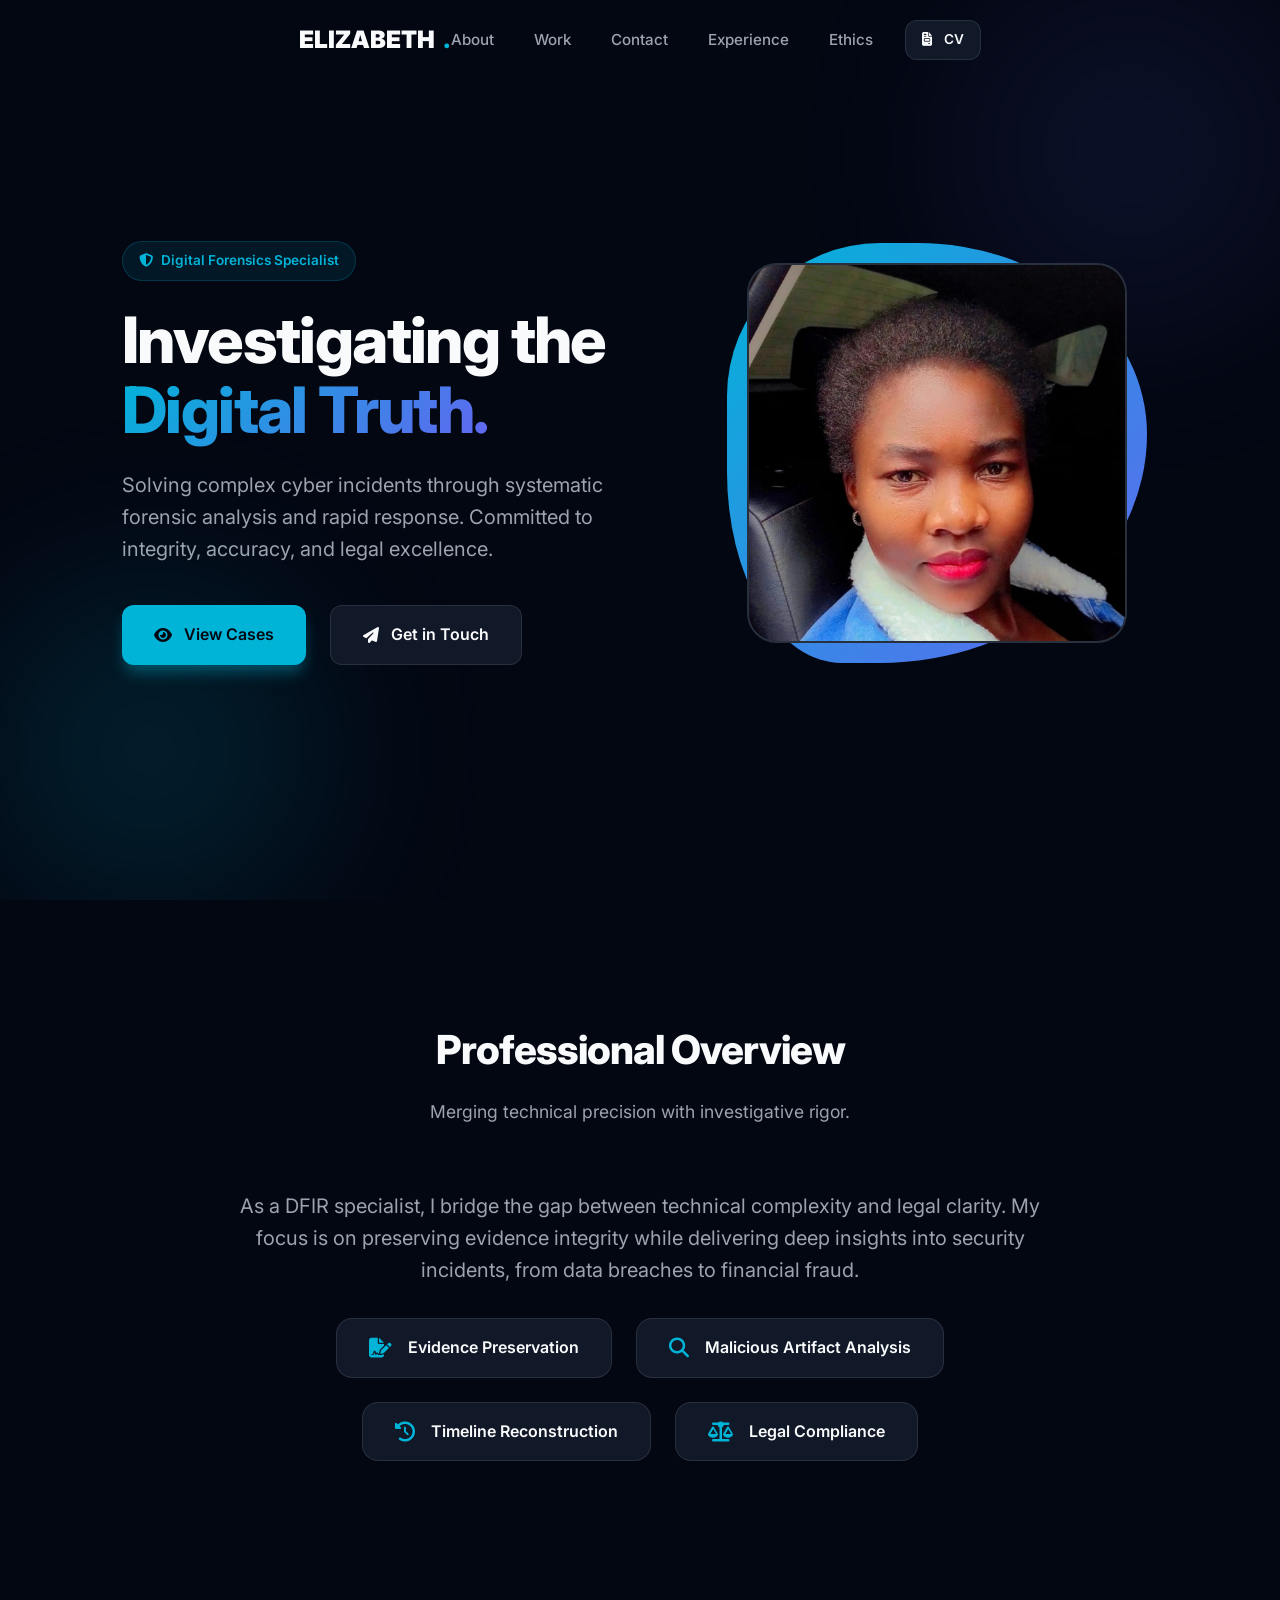
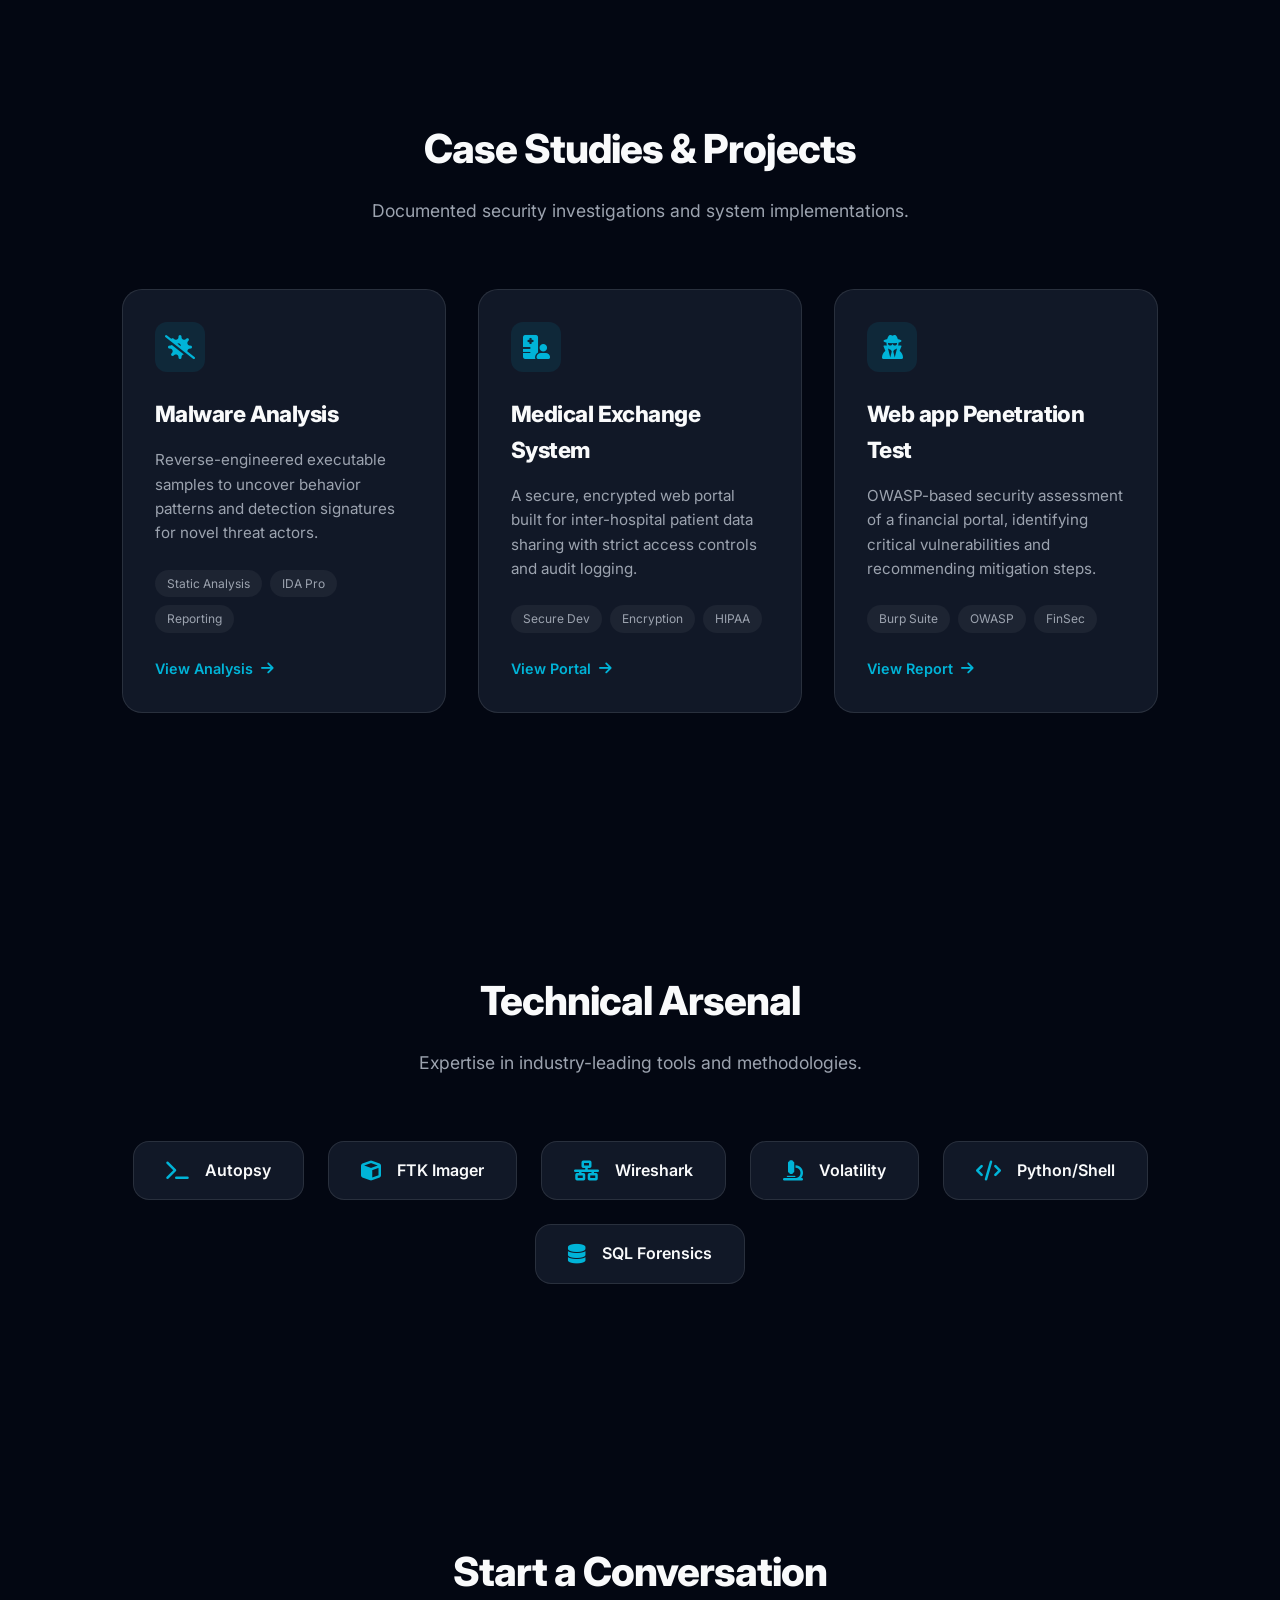
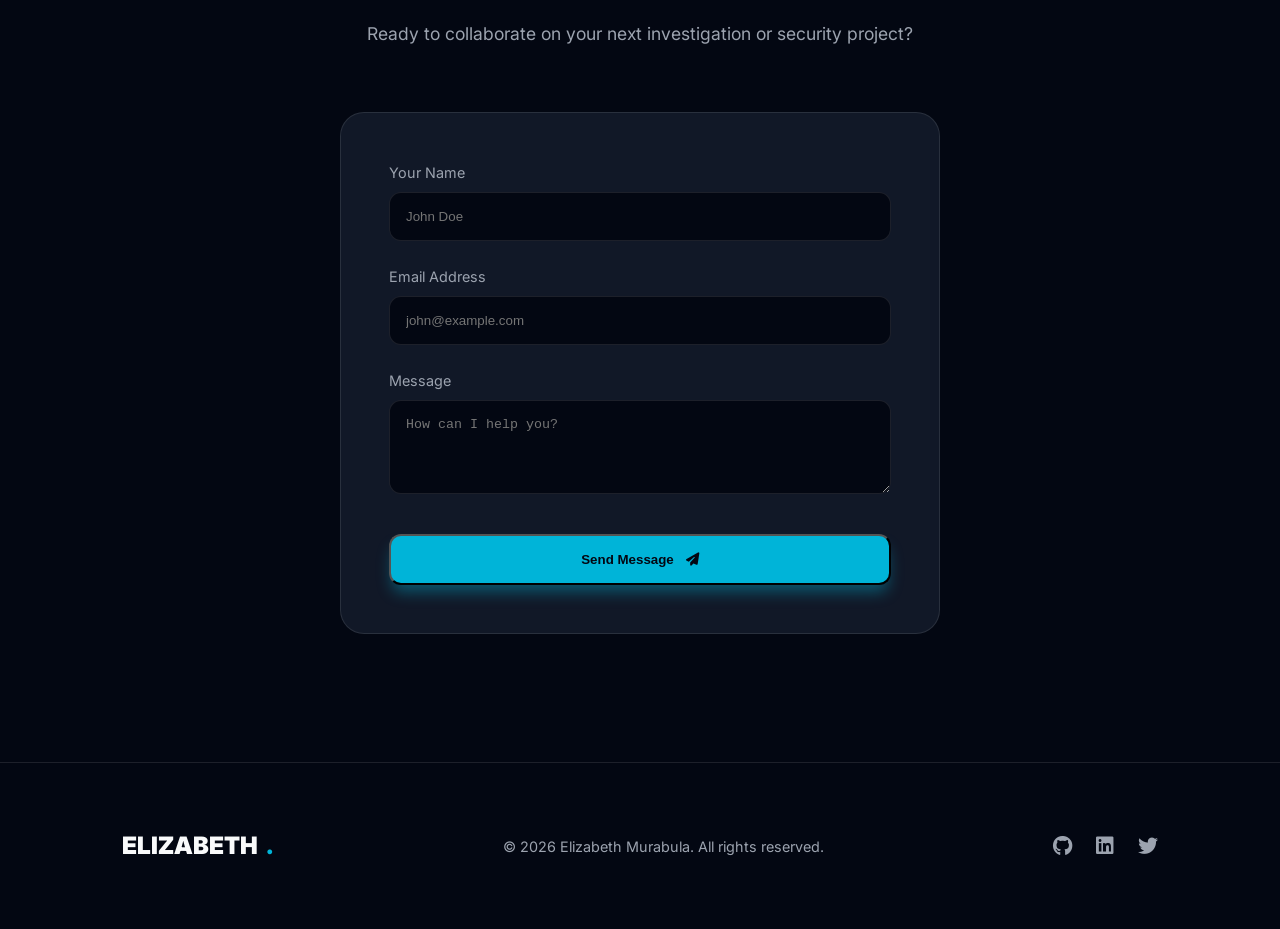
==== index.html @ b8bf177f "Modernized professional portfolio design" ====
<!DOCTYPE html>
<html lang="en">
<head>
    <meta charset="UTF-8">
    <meta name="viewport" content="width=device-width, initial-scale=1.0">
    <title>Elizabeth Murabula | DFIR Specialist & Security Engineer</title>
    
    <!-- Meta Tags for SEO -->
    <meta name="description" content="Portfolio of Elizabeth Murabula, a specialist in Digital Forensics, Incident Response, and Cyber Security.">
    <meta name="keywords" content="DFIR, Digital Forensics, Incident Response, Cyber Security, Elizabeth Murabula">
    
    <!-- External Resources -->
    <link rel="stylesheet" href="https://cdnjs.cloudflare.com/ajax/libs/font-awesome/6.4.0/css/all.min.css">
    <link rel="preconnect" href="https://fonts.googleapis.com">
    <link rel="preconnect" href="https://fonts.gstatic.com" crossorigin>
    <link href="https://fonts.googleapis.com/css2?family=Inter:wght@300;400;500;600;700;800;900&display=swap" rel="stylesheet">
    
    <!-- Custom CSS -->
    <link rel="stylesheet" href="css/main.css">
</head>
<body>
    <!-- Background Effects -->
    <div class="bg-blobs">
        <div class="blob blob-1"></div>
        <div class="blob blob-2"></div>
    </div>

    <!-- Header & Navigation -->
    <header>
        <div class="container">
            <nav style="width: 100%; display: flex; justify-content: space-between; align-items: center;">
                <a href="#" class="logo">ELIZABETH<span>.</span></a>
                <ul class="nav-links">
                    <li><a href="#about">About</a></li>
                    <li><a href="#projects">Work</a></li>
                    <li><a href="#contact">Contact</a></li>
                    <li><a href="Experience.html">Experience</a></li>
                    <li><a href="Ethics.html">Ethics</a></li>
                </ul>
                <div class="btn-group" style="margin-left: 2rem;">
                    <a href="CV.html" class="btn btn-secondary" style="padding: 0.5rem 1rem; font-size: 0.85rem;">
                        <i class="fas fa-file-invoice"></i> CV
                    </a>
                </div>
            </nav>
        </div>
    </header>

    <main>
        <!-- Hero Section -->
        <section class="hero">
            <div class="container">
                <div class="hero-grid">
                    <div class="hero-content">
                        <div class="reveal">
                            <div class="badge">
                                <i class="fas fa-shield-halved"></i> Digital Forensics Specialist
                            </div>
                            <h1>Investigating the <span class="gradient-text">Digital Truth.</span></h1>
                            <p class="subheadline">
                                Solving complex cyber incidents through systematic forensic analysis and rapid response. Committed to integrity, accuracy, and legal excellence.
                            </p>
                            <div class="btn-group">
                                <a href="#projects" class="btn btn-primary">
                                    <i class="fas fa-eye"></i> View Cases
                                </a>
                                <a href="#contact" class="btn btn-secondary">
                                    <i class="fas fa-paper-plane"></i> Get in Touch
                                </a>
                            </div>
                        </div>
                    </div>
                    <div class="hero-visual reveal">
                        <div class="profile-img-container">
                            <img src="images/photo.jpg" alt="Elizabeth Murabula" class="profile-img">
                        </div>
                    </div>
                </div>
            </div>
        </section>

        <!-- About Section -->
        <section id="about" class="reveal">
            <div class="container">
                <div class="section-header">
                    <h2>Professional Overview</h2>
                    <p>Merging technical precision with investigative rigor.</p>
                </div>
                <div style="max-width: 800px; margin: 0 auto; text-align: center;">
                    <p style="font-size: 1.25rem; color: var(--text-secondary); margin-bottom: 2rem;">
                        As a DFIR specialist, I bridge the gap between technical complexity and legal clarity. My focus is on preserving evidence integrity while delivering deep insights into security incidents, from data breaches to financial fraud.
                    </p>
                    <div class="skills-container">
                        <div class="skill-pill"><i class="fas fa-file-signature"></i> Evidence Preservation</div>
                        <div class="skill-pill"><i class="fas fa-magnifying-glass"></i> Malicious Artifact Analysis</div>
                        <div class="skill-pill"><i class="fas fa-clock-rotate-left"></i> Timeline Reconstruction</div>
                        <div class="skill-pill"><i class="fas fa-scale-balanced"></i> Legal Compliance</div>
                    </div>
                </div>
            </div>
        </section>

        <!-- Projects Section -->
        <section id="projects" class="reveal">
            <div class="container">
                <div class="section-header">
                    <h2>Case Studies & Projects</h2>
                    <p>Documented security investigations and system implementations.</p>
                </div>
                <div class="projects-grid">
                    <!-- Project 1: Malware Analysis -->
                    <div class="project-card">
                        <div class="project-icon"><i class="fas fa-virus-slash"></i></div>
                        <h3 class="project-title">Malware Analysis</h3>
                        <p class="project-desc">Reverse-engineered executable samples to uncover behavior patterns and detection signatures for novel threat actors.</p>
                        <div class="project-tags">
                            <span class="tag">Static Analysis</span>
                            <span class="tag">IDA Pro</span>
                            <span class="tag">Reporting</span>
                        </div>
                        <a href="#" class="project-link">View Analysis <i class="fas fa-arrow-right"></i></a>
                    </div>

                    <!-- Project 2: Medical Exchange -->
                    <div class="project-card">
                        <div class="project-icon"><i class="fas fa-hospital-user"></i></div>
                        <h3 class="project-title">Medical Exchange System</h3>
                        <p class="project-desc">A secure, encrypted web portal built for inter-hospital patient data sharing with strict access controls and audit logging.</p>
                        <div class="project-tags">
                            <span class="tag">Secure Dev</span>
                            <span class="tag">Encryption</span>
                            <span class="tag">HIPAA</span>
                        </div>
                        <a href="#" class="project-link">View Portal <i class="fas fa-arrow-right"></i></a>
                    </div>

                    <!-- Project 3: Penetration Testing -->
                    <div class="project-card">
                        <div class="project-icon"><i class="fas fa-user-secret"></i></div>
                        <h3 class="project-title">Web app Penetration Test</h3>
                        <p class="project-desc">OWASP-based security assessment of a financial portal, identifying critical vulnerabilities and recommending mitigation steps.</p>
                        <div class="project-tags">
                            <span class="tag">Burp Suite</span>
                            <span class="tag">OWASP</span>
                            <span class="tag">FinSec</span>
                        </div>
                        <a href="#" class="project-link">View Report <i class="fas fa-arrow-right"></i></a>
                    </div>
                </div>
            </div>
        </section>

        <!-- Technical arsenal Section -->
        <section class="reveal">
            <div class="container">
                <div class="section-header">
                    <h2>Technical Arsenal</h2>
                    <p>Expertise in industry-leading tools and methodologies.</p>
                </div>
                <div class="skills-container">
                    <div class="skill-pill"><i class="fas fa-terminal"></i> Autopsy</div>
                    <div class="skill-pill"><i class="fas fa-cube"></i> FTK Imager</div>
                    <div class="skill-pill"><i class="fas fa-network-wired"></i> Wireshark</div>
                    <div class="skill-pill"><i class="fas fa-microscope"></i> Volatility</div>
                    <div class="skill-pill"><i class="fas fa-code"></i> Python/Shell</div>
                    <div class="skill-pill"><i class="fas fa-database"></i> SQL Forensics</div>
                </div>
            </div>
        </section>

        <!-- Contact Section -->
        <section id="contact" class="reveal">
            <div class="container">
                <div class="section-header">
                    <h2>Start a Conversation</h2>
                    <p>Ready to collaborate on your next investigation or security project?</p>
                </div>
                <div style="max-width: 600px; margin: 0 auto; background: var(--card-bg); padding: 3rem; border-radius: 24px; border: 1px solid var(--border);">
                    <form id="contact-form">
                        <div style="margin-bottom: 1.5rem;">
                            <label style="display: block; margin-bottom: 0.5rem; font-size: 0.9rem; color: var(--text-secondary);">Your Name</label>
                            <input type="text" placeholder="John Doe" style="width: 100%; padding: 1rem; border-radius: 12px; border: 1px solid var(--border); background: var(--bg-color); color: white; outline: none;">
                        </div>
                        <div style="margin-bottom: 1.5rem;">
                            <label style="display: block; margin-bottom: 0.5rem; font-size: 0.9rem; color: var(--text-secondary);">Email Address</label>
                            <input type="email" placeholder="john@example.com" style="width: 100%; padding: 1rem; border-radius: 12px; border: 1px solid var(--border); background: var(--bg-color); color: white; outline: none;">
                        </div>
                        <div style="margin-bottom: 2rem;">
                            <label style="display: block; margin-bottom: 0.5rem; font-size: 0.9rem; color: var(--text-secondary);">Message</label>
                            <textarea rows="4" placeholder="How can I help you?" style="width: 100%; padding: 1rem; border-radius: 12px; border: 1px solid var(--border); background: var(--bg-color); color: white; outline: none;"></textarea>
                        </div>
                        <button type="submit" class="btn btn-primary" style="width: 100%; justify-content: center;">
                            Send Message <i class="fas fa-paper-plane"></i>
                        </button>
                    </form>
                </div>
            </div>
        </section>
    </main>

    <footer style="padding: 4rem 0; background: var(--bg-color); border-top: 1px solid var(--border);">
        <div class="container">
            <div style="display: flex; justify-content: space-between; align-items: center; flex-wrap: wrap; gap: 2rem;">
                <a href="#" class="logo">ELIZABETH<span>.</span></a>
                <p style="color: var(--text-secondary); font-size: 0.9rem;">
                    &copy; 2026 Elizabeth Murabula. All rights reserved.
                </p>
                <div style="display: flex; gap: 1.5rem;">
                    <a href="#" style="color: var(--text-secondary); font-size: 1.25rem;"><i class="fab fa-github"></i></a>
                    <a href="#" style="color: var(--text-secondary); font-size: 1.25rem;"><i class="fab fa-linkedin"></i></a>
                    <a href="#" style="color: var(--text-secondary); font-size: 1.25rem;"><i class="fab fa-twitter"></i></a>
                </div>
            </div>
        </div>
    </footer>

    <!-- Custom JS -->
    <script src="js/app.js"></script>
</body>
</html>
---- css/main.css ----
:root {
    --bg-color: #030712;
    --card-bg: #111827;
    --primary: #00b4d8;
    --primary-glow: rgba(0, 180, 216, 0.4);
    --secondary: #6366f1;
    --text-primary: #f9fafb;
    --text-secondary: #9ca3af;
    --accent: #10b981;
    --border: rgba(255, 255, 255, 0.1);
    --glass: rgba(17, 24, 39, 0.7);
    --font-main: 'Inter', system-ui, -apple-system, sans-serif;
    --transition: all 0.3s cubic-bezier(0.4, 0, 0.2, 1);
}

* {
    margin: 0;
    padding: 0;
    box-sizing: border-box;
    scroll-behavior: smooth;
}

body {
    background-color: var(--bg-color);
    color: var(--text-primary);
    font-family: var(--font-main);
    line-height: 1.6;
    overflow-x: hidden;
}

/* Custom Scrollbar */
::-webkit-scrollbar {
    width: 8px;
}

::-webkit-scrollbar-track {
    background: var(--bg-color);
}

::-webkit-scrollbar-thumb {
    background: var(--card-bg);
    border-radius: 10px;
    border: 2px solid var(--bg-color);
}

::-webkit-scrollbar-thumb:hover {
    background: var(--primary);
}

/* Background Gradients */
.bg-blobs {
    position: fixed;
    top: 0;
    left: 0;
    width: 100%;
    height: 100%;
    z-index: -1;
    overflow: hidden;
}

.blob {
    position: absolute;
    width: 500px;
    height: 500px;
    background: radial-gradient(circle, var(--primary-glow) 0%, transparent 70%);
    border-radius: 50%;
    filter: blur(80px);
    opacity: 0.5;
    animation: move 20s infinite alternate;
}

.blob-1 { top: -100px; right: -100px; background: radial-gradient(circle, rgba(99, 102, 241, 0.3) 0%, transparent 70%); }
.blob-2 { bottom: -100px; left: -100px; animation-delay: -5s; }

@keyframes move {
    from { transform: translate(0, 0) scale(1); }
    to { transform: translate(100px, 100px) scale(1.2); }
}

/* Typography */
h1, h2, h3, h4 {
    font-weight: 800;
    letter-spacing: -0.025em;
}

.gradient-text {
    background: linear-gradient(135deg, var(--primary) 0%, var(--secondary) 100%);
    -webkit-background-clip: text;
    -webkit-text-fill-color: transparent;
    background-clip: text;
}

/* Layout */
.container {
    max-width: 1100px;
    margin: 0 auto;
    padding: 0 2rem;
}

header {
    height: 80px;
    display: flex;
    align-items: center;
    position: sticky;
    top: 0;
    z-index: 100;
    transition: var(--transition);
}

header.scrolled {
    background: var(--glass);
    backdrop-filter: blur(12px);
    border-bottom: 1px solid var(--border);
}

nav {
    width: 100%;
    display: flex;
    justify-content: space-between;
    align-items: center;
}

.logo {
    font-weight: 900;
    font-size: 1.5rem;
    color: var(--text-primary);
    text-decoration: none;
    display: flex;
    align-items: center;
    gap: 0.5rem;
}

.logo span {
    color: var(--primary);
}

.nav-links {
    display: flex;
    gap: 2.5rem;
    list-style: none;
}

.nav-links a {
    text-decoration: none;
    color: var(--text-secondary);
    font-weight: 500;
    font-size: 0.95rem;
    transition: var(--transition);
}

.nav-links a:hover, .nav-links a.active {
    color: var(--primary);
}

/* Hero Section */
.hero {
    min-height: 90vh;
    display: flex;
    align-items: center;
    padding-top: 4rem;
}

.hero-grid {
    display: grid;
    grid-template-columns: 1.2fr 1fr;
    gap: 4rem;
    align-items: center;
}

.hero-content h1 {
    font-size: 4rem;
    line-height: 1.1;
    margin-bottom: 1.5rem;
}

.subheadline {
    font-size: 1.25rem;
    color: var(--text-secondary);
    margin-bottom: 2.5rem;
    max-width: 500px;
}

.badge {
    display: inline-flex;
    align-items: center;
    gap: 0.5rem;
    padding: 0.5rem 1rem;
    background: rgba(0, 180, 216, 0.1);
    color: var(--primary);
    border-radius: 99px;
    font-size: 0.85rem;
    font-weight: 600;
    margin-bottom: 1.5rem;
    border: 1px solid rgba(0, 180, 216, 0.2);
}

.btn-group {
    display: flex;
    gap: 1.5rem;
}

.btn {
    padding: 1rem 2rem;
    border-radius: 12px;
    font-weight: 600;
    text-decoration: none;
    transition: var(--transition);
    display: flex;
    align-items: center;
    gap: 0.75rem;
}

.btn-primary {
    background: var(--primary);
    color: var(--bg-color);
    box-shadow: 0 10px 15px -3px var(--primary-glow);
}

.btn-primary:hover {
    transform: translateY(-2px);
    box-shadow: 0 20px 25px -5px var(--primary-glow);
}

.btn-secondary {
    background: var(--card-bg);
    color: var(--text-primary);
    border: 1px solid var(--border);
}

.btn-secondary:hover {
    background: rgba(255, 255, 255, 0.05);
}

.hero-visual {
    position: relative;
    display: flex;
    justify-content: center;
}

.profile-img-container {
    width: 380px;
    height: 380px;
    position: relative;
    z-index: 1;
}

.profile-img-container::after {
    content: '';
    position: absolute;
    inset: -20px;
    background: linear-gradient(135deg, var(--primary), var(--secondary));
    border-radius: 40% 60% 70% 30% / 40% 50% 60% 50%;
    z-index: -1;
    animation: morph 8s ease-in-out infinite alternate;
}

@keyframes morph {
    0% { border-radius: 40% 60% 70% 30% / 40% 40% 60% 50%; }
    100% { border-radius: 70% 30% 50% 50% / 30% 30% 70% 70%; }
}

.profile-img {
    width: 100%;
    height: 100%;
    object-fit: cover;
    border-radius: 30px;
    background: var(--card-bg);
    border: 2px solid var(--border);
}

/* Sections */
section {
    padding: 8rem 0;
}

.section-header {
    text-align: center;
    margin-bottom: 4rem;
}

.section-header h2 {
    font-size: 2.5rem;
    margin-bottom: 1rem;
}

.section-header p {
    color: var(--text-secondary);
    font-size: 1.1rem;
}

/* Projects Grid */
.projects-grid {
    display: grid;
    grid-template-columns: repeat(auto-fit, minmax(320px, 1fr));
    gap: 2rem;
}

.project-card {
    background: var(--card-bg);
    border: 1px solid var(--border);
    border-radius: 20px;
    padding: 2rem;
    transition: var(--transition);
    position: relative;
    overflow: hidden;
    display: flex;
    flex-direction: column;
}

.project-card:hover {
    transform: translateY(-8px);
    border-color: var(--primary);
    box-shadow: 0 30px 60px -12px rgba(0, 0, 0, 0.5);
}

.project-icon {
    width: 50px;
    height: 50px;
    background: rgba(0, 180, 216, 0.1);
    color: var(--primary);
    border-radius: 12px;
    display: flex;
    align-items: center;
    justify-content: center;
    font-size: 1.5rem;
    margin-bottom: 1.5rem;
}

.project-title {
    font-size: 1.4rem;
    margin-bottom: 1rem;
}

.project-desc {
    color: var(--text-secondary);
    font-size: 0.95rem;
    margin-bottom: 1.5rem;
    flex-grow: 1;
}

.project-tags {
    display: flex;
    flex-wrap: wrap;
    gap: 0.5rem;
    margin-bottom: 1.5rem;
}

.tag {
    font-size: 0.75rem;
    padding: 0.25rem 0.75rem;
    background: rgba(255, 255, 255, 0.05);
    border-radius: 99px;
    color: var(--text-secondary);
}

.project-link {
    display: flex;
    align-items: center;
    gap: 0.5rem;
    color: var(--primary);
    text-decoration: none;
    font-weight: 600;
    font-size: 0.9rem;
}

/* Skills */
.skills-container {
    display: flex;
    flex-wrap: wrap;
    justify-content: center;
    gap: 1.5rem;
}

.skill-pill {
    padding: 1rem 2rem;
    background: var(--card-bg);
    border: 1px solid var(--border);
    border-radius: 16px;
    font-weight: 600;
    display: flex;
    align-items: center;
    gap: 1rem;
    transition: var(--transition);
}

.skill-pill:hover {
    border-color: var(--primary);
    background: rgba(0, 180, 216, 0.05);
}

.skill-pill i {
    color: var(--primary);
    font-size: 1.25rem;
}

/* Reveal Animation */
.reveal {
    opacity: 0;
    transform: translateY(30px);
    transition: all 0.8s ease-out;
}

.reveal.active {
    opacity: 1;
    transform: translateY(0);
}

/* Responsive */
@media (max-width: 968px) {
    .hero-grid {
        grid-template-columns: 1fr;
        text-align: center;
        gap: 3rem;
    }
    
    .hero-content h1 {
        font-size: 3rem;
    }
    
    .subheadline {
        margin-left: auto;
        margin-right: auto;
    }
    
    .btn-group {
        justify-content: center;
    }
    
    .nav-links {
        display: none;
    }
    
    .profile-img-container {
        width: 300px;
        height: 300px;
    }
}
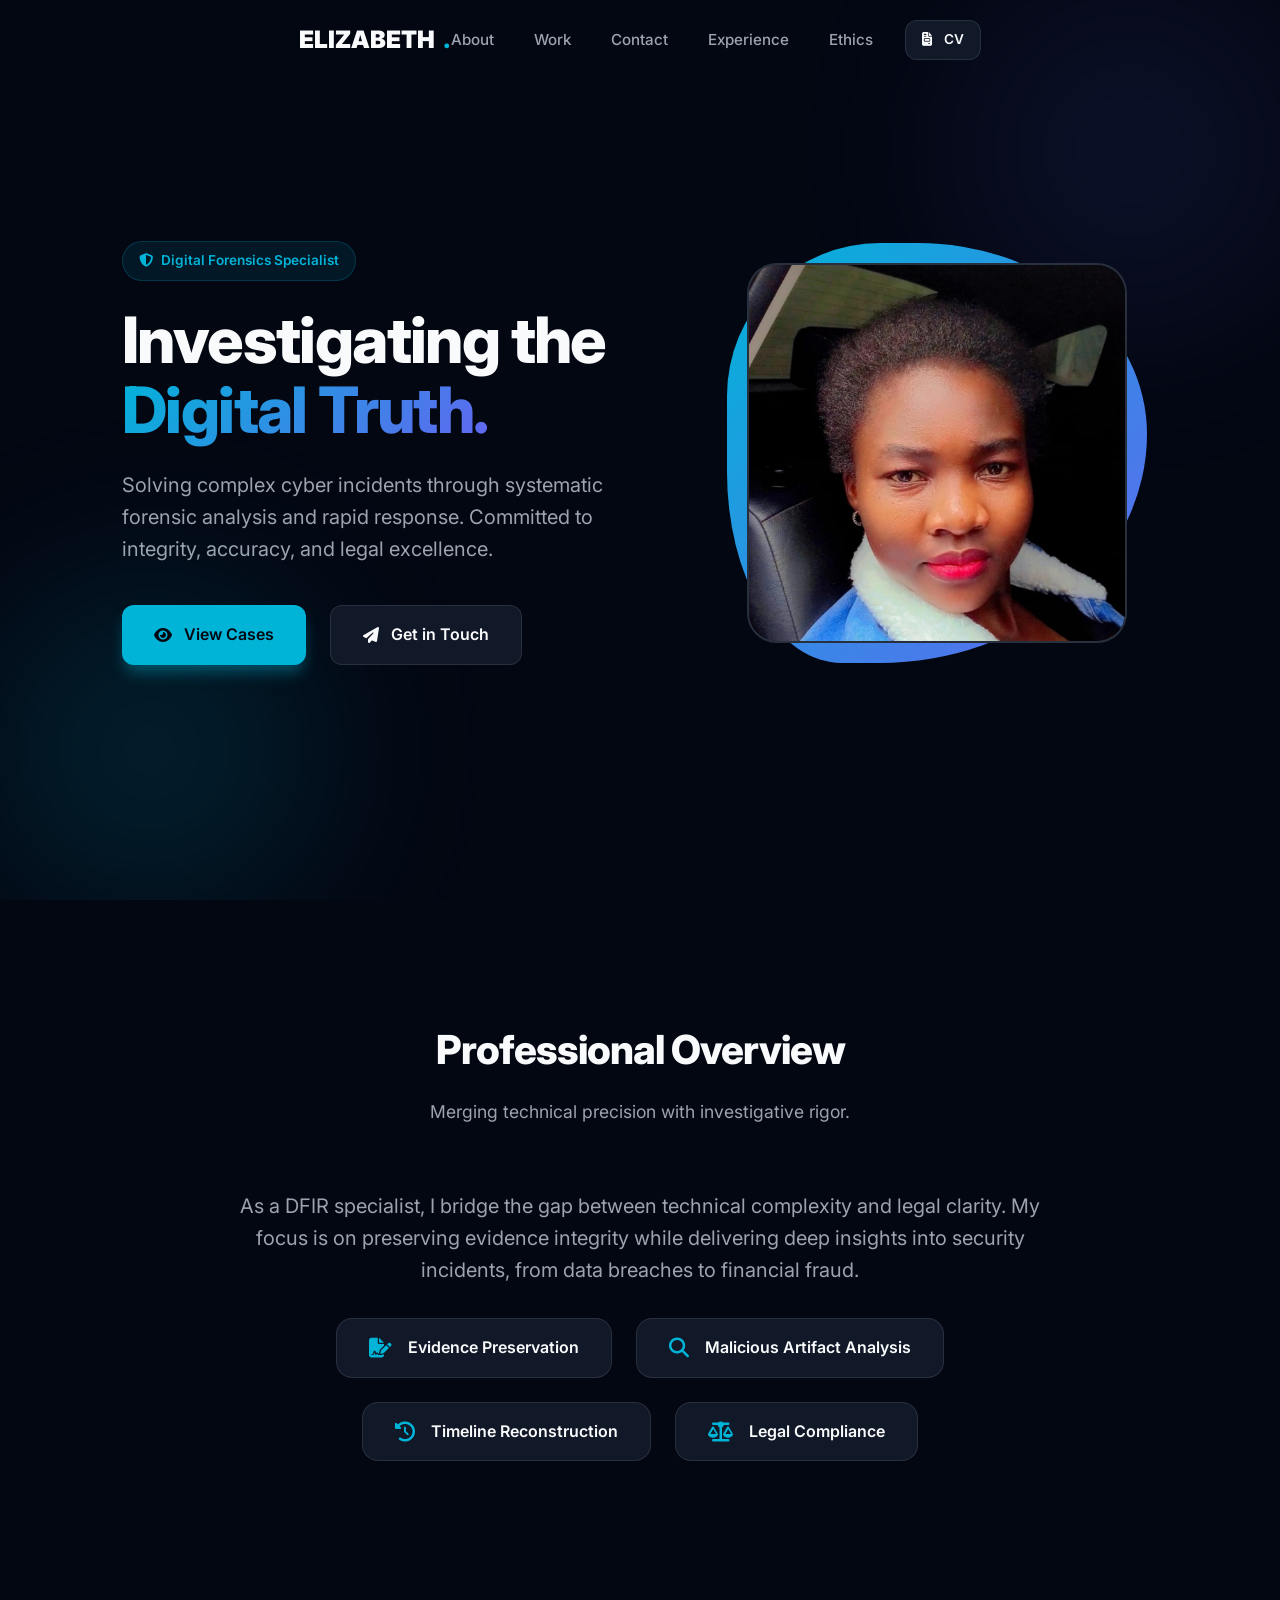
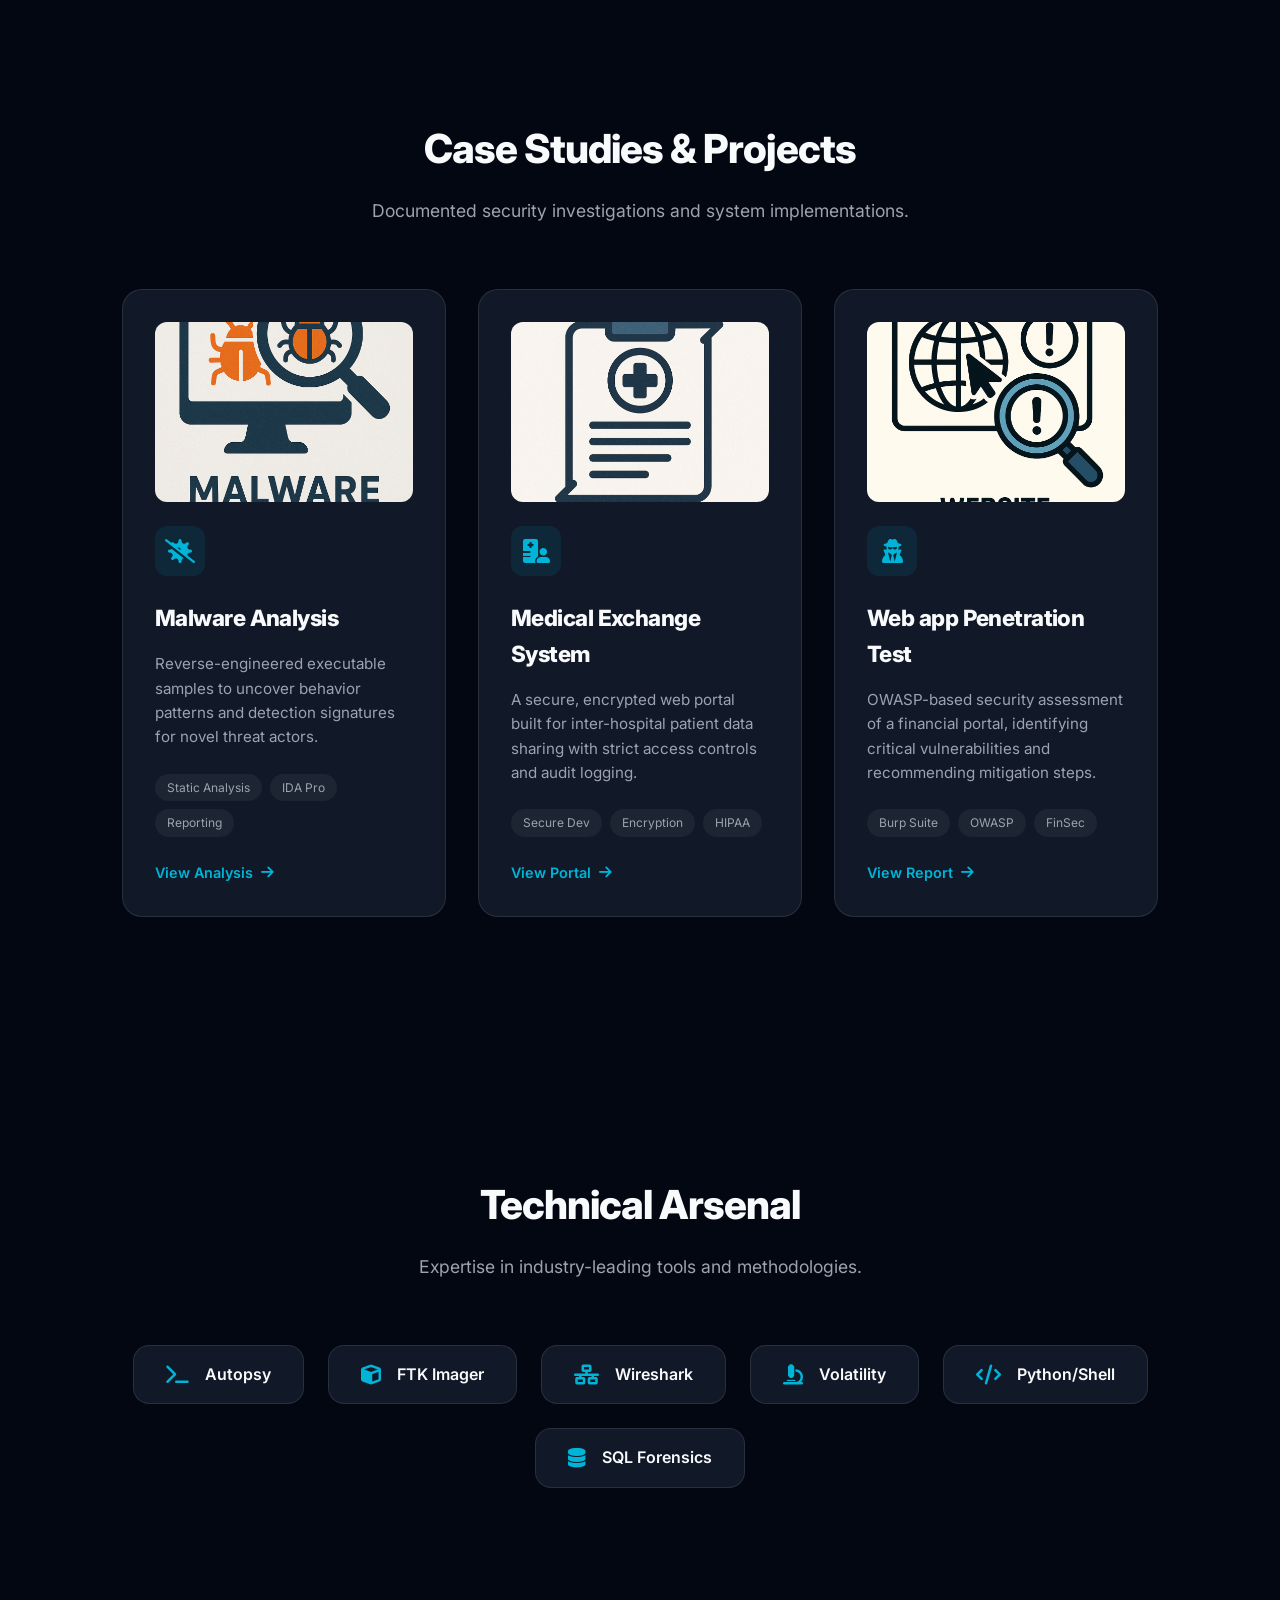
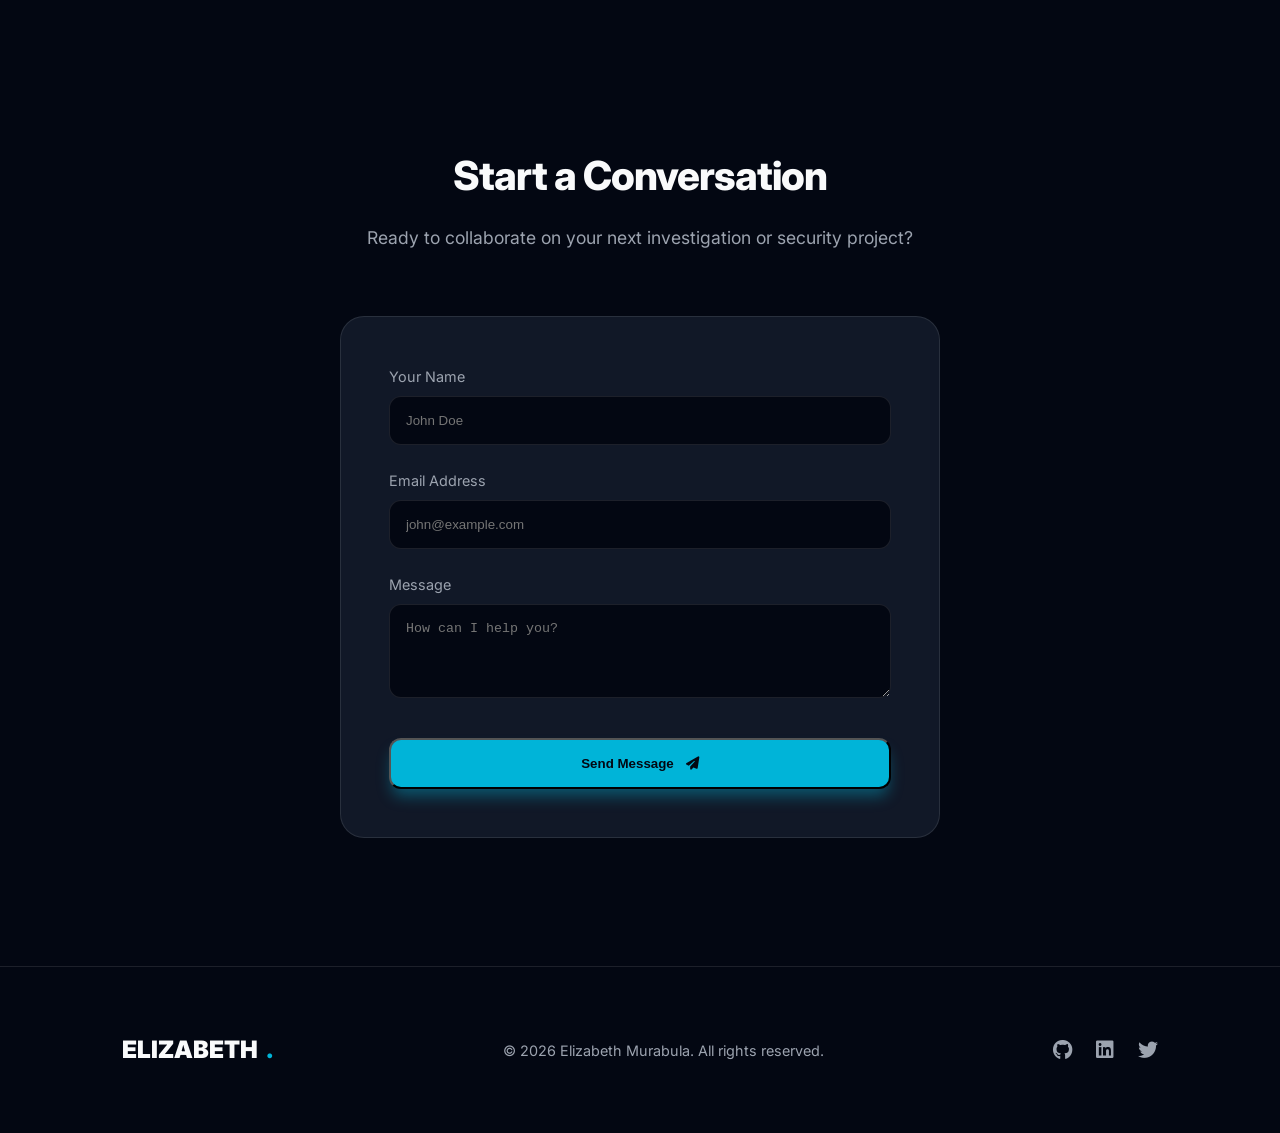
==== commit 97c7ca91: "Updated project section with case study images and enhanced styling" ====
--- a/index.html
+++ b/index.html
@@ -110,6 +110,9 @@
                 <div class="projects-grid">
                     <!-- Project 1: Malware Analysis -->
                     <div class="project-card">
+                        <div class="project-img-wrapper">
+                            <img src="images/malware.png" alt="Malware Analysis" class="project-img">
+                        </div>
                         <div class="project-icon"><i class="fas fa-virus-slash"></i></div>
                         <h3 class="project-title">Malware Analysis</h3>
                         <p class="project-desc">Reverse-engineered executable samples to uncover behavior patterns and detection signatures for novel threat actors.</p>
@@ -123,6 +126,9 @@
 
                     <!-- Project 2: Medical Exchange -->
                     <div class="project-card">
+                        <div class="project-img-wrapper">
+                            <img src="images/medical.png" alt="Medical Exchange System" class="project-img">
+                        </div>
                         <div class="project-icon"><i class="fas fa-hospital-user"></i></div>
                         <h3 class="project-title">Medical Exchange System</h3>
                         <p class="project-desc">A secure, encrypted web portal built for inter-hospital patient data sharing with strict access controls and audit logging.</p>
@@ -136,6 +142,9 @@
 
                     <!-- Project 3: Penetration Testing -->
                     <div class="project-card">
+                        <div class="project-img-wrapper">
+                            <img src="images/pentesting.png" alt="Web app Penetration Test" class="project-img">
+                        </div>
                         <div class="project-icon"><i class="fas fa-user-secret"></i></div>
                         <h3 class="project-title">Web app Penetration Test</h3>
                         <p class="project-desc">OWASP-based security assessment of a financial portal, identifying critical vulnerabilities and recommending mitigation steps.</p>
--- a/css/main.css
+++ b/css/main.css
@@ -313,6 +313,25 @@
     box-shadow: 0 30px 60px -12px rgba(0, 0, 0, 0.5);
 }
 
+.project-img-wrapper {
+    width: 100%;
+    height: 180px;
+    overflow: hidden;
+    border-radius: 12px;
+    margin-bottom: 1.5rem;
+}
+
+.project-img {
+    width: 100%;
+    height: 100%;
+    object-fit: cover;
+    transition: transform 0.5s ease;
+}
+
+.project-card:hover .project-img {
+    transform: scale(1.1);
+}
+
 .project-icon {
     width: 50px;
     height: 50px;
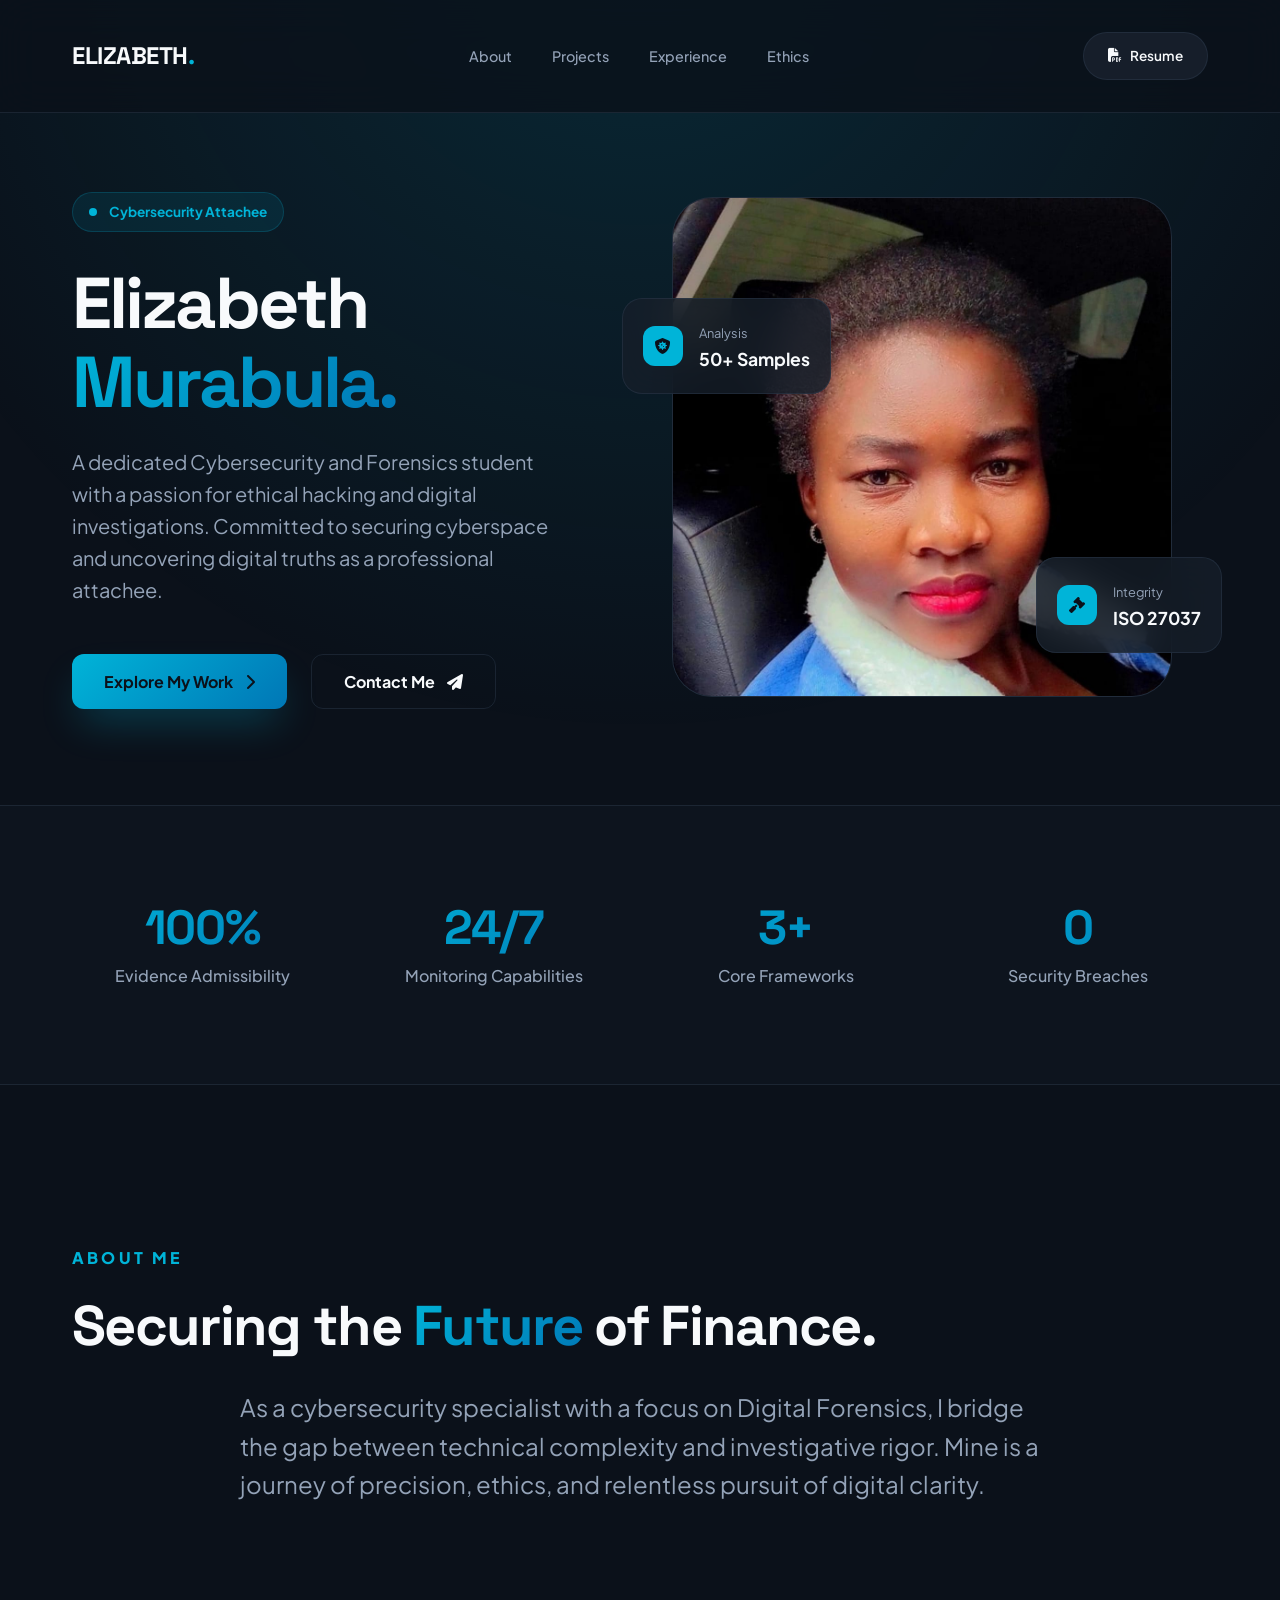
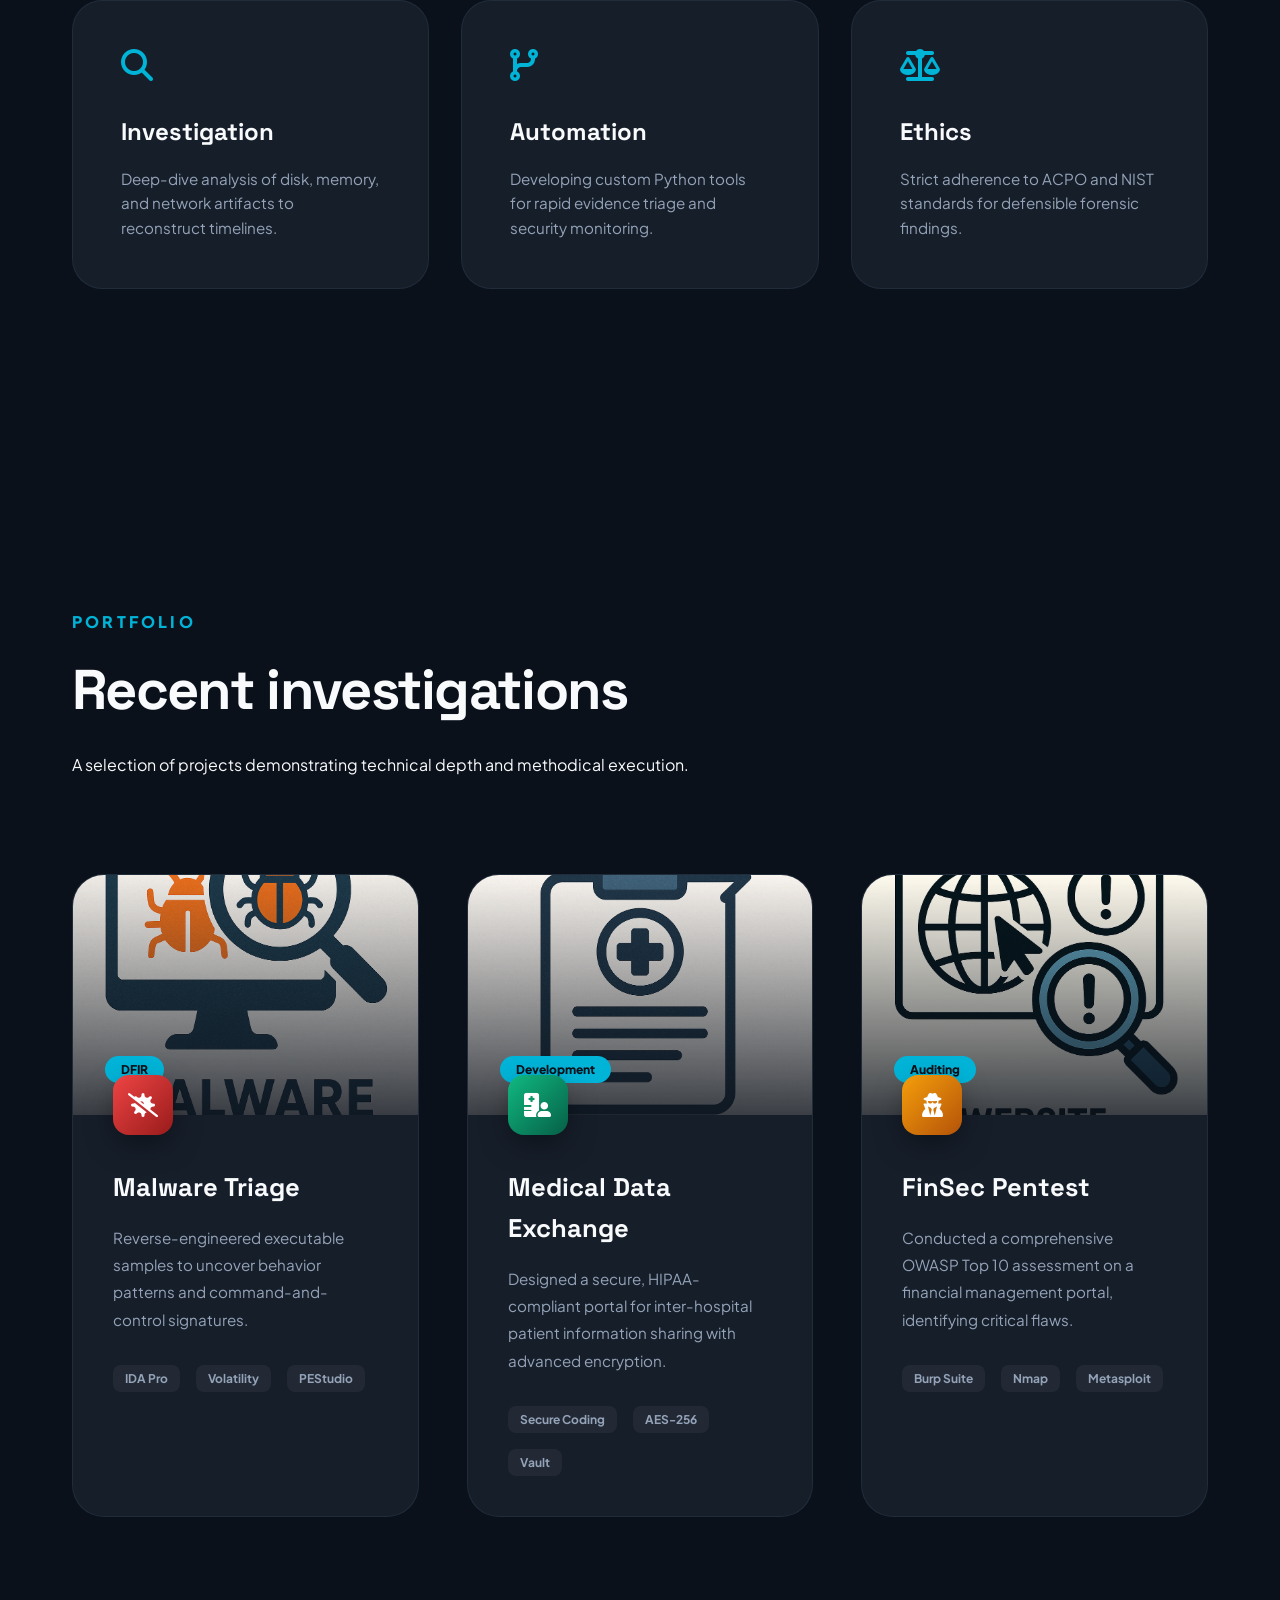
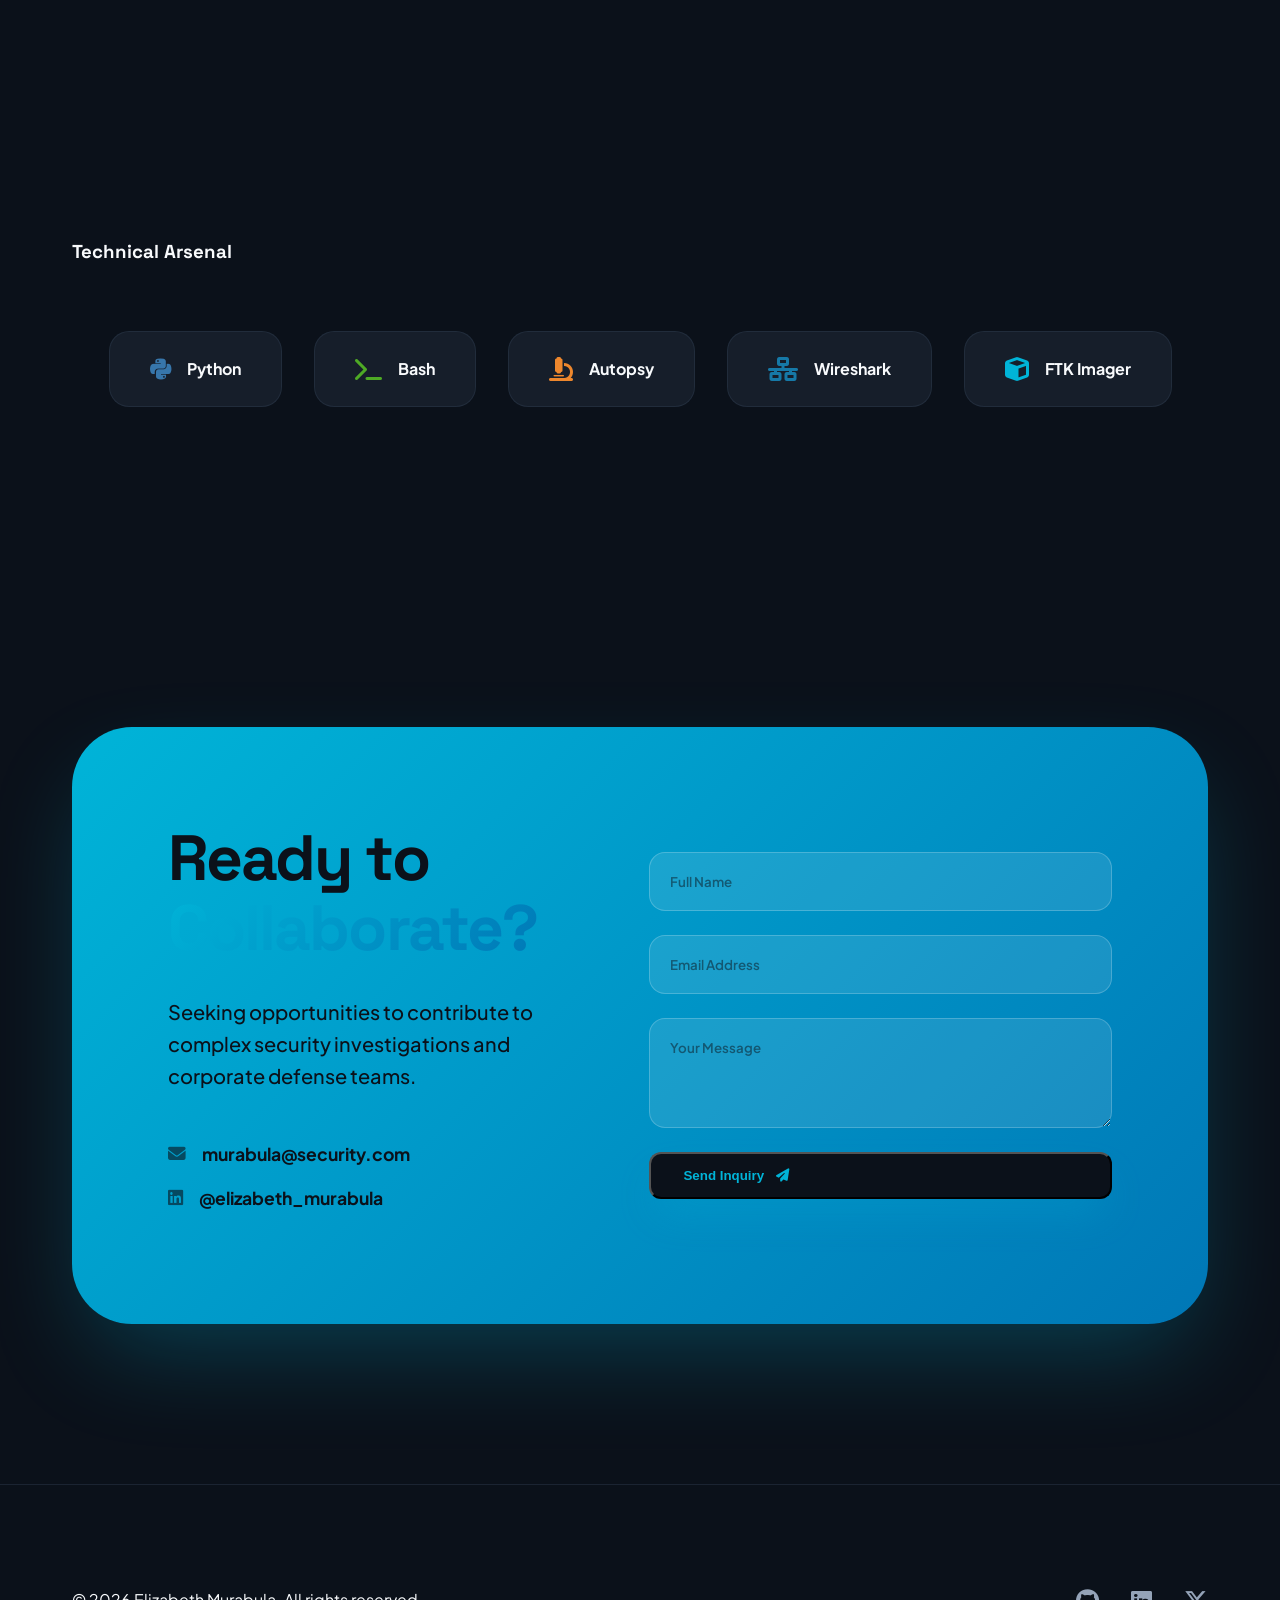
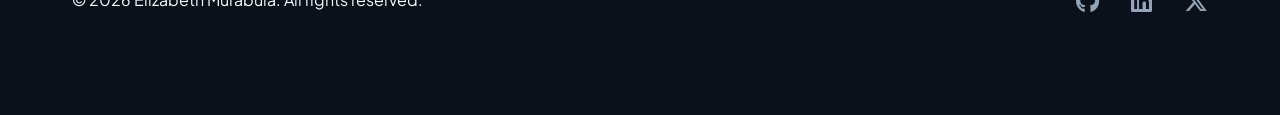
==== commit 51e020da: "Updated Premium Portfolio Design" ====
--- a/index.html
+++ b/index.html
@@ -3,227 +3,257 @@
 <head>
     <meta charset="UTF-8">
     <meta name="viewport" content="width=device-width, initial-scale=1.0">
-    <title>Elizabeth Murabula | DFIR Specialist & Security Engineer</title>
-    
-    <!-- Meta Tags for SEO -->
-    <meta name="description" content="Portfolio of Elizabeth Murabula, a specialist in Digital Forensics, Incident Response, and Cyber Security.">
-    <meta name="keywords" content="DFIR, Digital Forensics, Incident Response, Cyber Security, Elizabeth Murabula">
+    <title>Elizabeth Murabula | DFIR & Cybersecurity Specialist</title>
+    <meta name="description" content="Professional portfolio of Elizabeth Murabula, specializing in Digital Forensics, Incident Response, and Cyber Security.">
     
     <!-- External Resources -->
-    <link rel="stylesheet" href="https://cdnjs.cloudflare.com/ajax/libs/font-awesome/6.4.0/css/all.min.css">
+    <link rel="stylesheet" href="https://cdnjs.cloudflare.com/ajax/libs/font-awesome/6.5.0/css/all.min.css">
     <link rel="preconnect" href="https://fonts.googleapis.com">
     <link rel="preconnect" href="https://fonts.gstatic.com" crossorigin>
-    <link href="https://fonts.googleapis.com/css2?family=Inter:wght@300;400;500;600;700;800;900&display=swap" rel="stylesheet">
+    <link href="https://fonts.googleapis.com/css2?family=Plus+Jakarta+Sans:wght@300;400;500;600;700;800&family=Space+Grotesk:wght@300;400;500;600;700&display=swap" rel="stylesheet">
     
     <!-- Custom CSS -->
     <link rel="stylesheet" href="css/main.css">
 </head>
 <body>
-    <!-- Background Effects -->
-    <div class="bg-blobs">
-        <div class="blob blob-1"></div>
-        <div class="blob blob-2"></div>
-    </div>
-
-    <!-- Header & Navigation -->
-    <header>
-        <div class="container">
-            <nav style="width: 100%; display: flex; justify-content: space-between; align-items: center;">
-                <a href="#" class="logo">ELIZABETH<span>.</span></a>
+    <!-- Premium Background Effects -->
+    <div class="main-glow"></div>
+    <div class="bg-noise"></div>
+
+    <!-- Navigation -->
+    <header class="navbar">
+        <div class="container flex-between">
+            <a href="#" class="brand">ELIZABETH<span class="dot">.</span></a>
+            <nav>
                 <ul class="nav-links">
                     <li><a href="#about">About</a></li>
-                    <li><a href="#projects">Work</a></li>
-                    <li><a href="#contact">Contact</a></li>
+                    <li><a href="#work">Projects</a></li>
                     <li><a href="Experience.html">Experience</a></li>
                     <li><a href="Ethics.html">Ethics</a></li>
                 </ul>
-                <div class="btn-group" style="margin-left: 2rem;">
-                    <a href="CV.html" class="btn btn-secondary" style="padding: 0.5rem 1rem; font-size: 0.85rem;">
-                        <i class="fas fa-file-invoice"></i> CV
-                    </a>
-                </div>
             </nav>
+            <div class="nav-actions">
+                <a href="CV.html" class="nav-btn">
+                    <i class="fas fa-file-pdf"></i> Resume
+                </a>
+            </div>
         </div>
     </header>
 
     <main>
         <!-- Hero Section -->
-        <section class="hero">
+        <section class="hero-section">
+            <div class="container grid-2">
+                <div class="hero-info reveal">
+                    <div class="hero-badge">
+                        <span class="pulse"></span> Cybersecurity Attachee
+                    </div>
+                    <h1>Elizabeth <span class="gradient-text">Murabula.</span></h1>
+                    <p class="hero-desc">
+                        A dedicated Cybersecurity and Forensics student with a passion for ethical hacking and digital investigations. Committed to securing cyberspace and uncovering digital truths as a professional attachee.
+                    </p>
+                    <div class="hero-btns">
+                        <a href="#work" class="btn btn-main">Explore My Work <i class="fas fa-chevron-right"></i></a>
+                        <a href="#contact" class="btn btn-outline">Contact Me <i class="fas fa-paper-plane"></i></a>
+                    </div>
+                </div>
+                <div class="hero-visual reveal">
+                    <div class="visual-card">
+                        <img src="images/photo.jpg" alt="Elizabeth Murabula" class="hero-img">
+                        <div class="stat-float stat-1">
+                            <i class="fas fa-shield-virus"></i>
+                            <div>
+                                <span>Analysis</span>
+                                <strong>50+ Samples</strong>
+                            </div>
+                        </div>
+                        <div class="stat-float stat-2">
+                            <i class="fas fa-gavel"></i>
+                            <div>
+                                <span>Integrity</span>
+                                <strong>ISO 27037</strong>
+                            </div>
+                        </div>
+                    </div>
+                </div>
+            </div>
+        </section>
+
+        <!-- Stats Counter -->
+        <section class="stats-counter reveal">
+            <div class="container grid-4">
+                <div class="counter-item">
+                    <h2 class="gradient-text">100%</h2>
+                    <p>Evidence Admissibility</p>
+                </div>
+                <div class="counter-item">
+                    <h2 class="gradient-text">24/7</h2>
+                    <p>Monitoring Capabilities</p>
+                </div>
+                <div class="counter-item">
+                    <h2 class="gradient-text">3+</h2>
+                    <p>Core Frameworks</p>
+                </div>
+                <div class="counter-item">
+                    <h2 class="gradient-text">0</h2>
+                    <p>Security Breaches</p>
+                </div>
+            </div>
+        </section>
+
+        <!-- About Section -->
+        <section id="about" class="about-section">
+            <div class="container text-center reveal">
+                <div class="section-tag">About Me</div>
+                <h2>Securing the <span class="gradient-text">Future</span> of Finance.</h2>
+                <p class="section-desc">
+                    As a cybersecurity specialist with a focus on Digital Forensics, I bridge the gap between technical complexity and investigative rigor. Mine is a journey of precision, ethics, and relentless pursuit of digital clarity.
+                </p>
+                
+                <div class="about-grid">
+                    <div class="about-card">
+                        <i class="fas fa-magnifying-glass"></i>
+                        <h3>Investigation</h3>
+                        <p>Deep-dive analysis of disk, memory, and network artifacts to reconstruct timelines.</p>
+                    </div>
+                    <div class="about-card">
+                        <i class="fas fa-code-branch"></i>
+                        <h3>Automation</h3>
+                        <p>Developing custom Python tools for rapid evidence triage and security monitoring.</p>
+                    </div>
+                    <div class="about-card">
+                        <i class="fas fa-scale-balanced"></i>
+                        <h3>Ethics</h3>
+                        <p>Strict adherence to ACPO and NIST standards for defensible forensic findings.</p>
+                    </div>
+                </div>
+            </div>
+        </section>
+
+        <!-- Featured Projects -->
+        <section id="work" class="projects-section">
+            <div class="container reveal">
+                <div class="section-header-alt">
+                    <div>
+                        <div class="section-tag">Portfolio</div>
+                        <h2>Recent investigations</h2>
+                    </div>
+                    <p>A selection of projects demonstrating technical depth and methodical execution.</p>
+                </div>
+
+                <div class="projects-grid">
+                    <!-- Case 1 -->
+                    <div class="p-card">
+                        <div class="p-img-wrapper">
+                            <img src="images/malware.png" alt="Malware Analysis">
+                            <div class="p-overlay">
+                                <span class="p-tag">DFIR</span>
+                            </div>
+                        </div>
+                        <div class="p-content">
+                            <div class="p-icon ic-virus"><i class="fas fa-virus-slash"></i></div>
+                            <h3>Malware Triage</h3>
+                            <p>Reverse-engineered executable samples to uncover behavior patterns and command-and-control signatures.</p>
+                            <ul class="p-stack">
+                                <li>IDA Pro</li>
+                                <li>Volatility</li>
+                                <li>PEStudio</li>
+                            </ul>
+                        </div>
+                    </div>
+
+                    <!-- Case 2 -->
+                    <div class="p-card">
+                        <div class="p-img-wrapper">
+                            <img src="images/medical.png" alt="Medical Exchange">
+                            <div class="p-overlay">
+                                <span class="p-tag">Development</span>
+                            </div>
+                        </div>
+                        <div class="p-content">
+                            <div class="p-icon ic-med"><i class="fas fa-hospital-user"></i></div>
+                            <h3>Medical Data Exchange</h3>
+                            <p>Designed a secure, HIPAA-compliant portal for inter-hospital patient information sharing with advanced encryption.</p>
+                            <ul class="p-stack">
+                                <li>Secure Coding</li>
+                                <li>AES-256</li>
+                                <li>Vault</li>
+                            </ul>
+                        </div>
+                    </div>
+
+                    <!-- Case 3 -->
+                    <div class="p-card">
+                        <div class="p-img-wrapper">
+                            <img src="images/pentesting.png" alt="Pentesting">
+                            <div class="p-overlay">
+                                <span class="p-tag">Auditing</span>
+                            </div>
+                        </div>
+                        <div class="p-content">
+                            <div class="p-icon ic-lock"><i class="fas fa-user-secret"></i></div>
+                            <h3>FinSec Pentest</h3>
+                            <p>Conducted a comprehensive OWASP Top 10 assessment on a financial management portal, identifying critical flaws.</p>
+                            <ul class="p-stack">
+                                <li>Burp Suite</li>
+                                <li>Nmap</li>
+                                <li>Metasploit</li>
+                            </ul>
+                        </div>
+                    </div>
+                </div>
+            </div>
+        </section>
+
+        <!-- Arsenal Section -->
+        <section class="arsenal-section reveal">
             <div class="container">
-                <div class="hero-grid">
-                    <div class="hero-content">
-                        <div class="reveal">
-                            <div class="badge">
-                                <i class="fas fa-shield-halved"></i> Digital Forensics Specialist
-                            </div>
-                            <h1>Investigating the <span class="gradient-text">Digital Truth.</span></h1>
-                            <p class="subheadline">
-                                Solving complex cyber incidents through systematic forensic analysis and rapid response. Committed to integrity, accuracy, and legal excellence.
-                            </p>
-                            <div class="btn-group">
-                                <a href="#projects" class="btn btn-primary">
-                                    <i class="fas fa-eye"></i> View Cases
-                                </a>
-                                <a href="#contact" class="btn btn-secondary">
-                                    <i class="fas fa-paper-plane"></i> Get in Touch
-                                </a>
-                            </div>
-                        </div>
-                    </div>
-                    <div class="hero-visual reveal">
-                        <div class="profile-img-container">
-                            <img src="images/photo.jpg" alt="Elizabeth Murabula" class="profile-img">
-                        </div>
-                    </div>
-                </div>
-            </div>
-        </section>
-
-        <!-- About Section -->
-        <section id="about" class="reveal">
-            <div class="container">
-                <div class="section-header">
-                    <h2>Professional Overview</h2>
-                    <p>Merging technical precision with investigative rigor.</p>
-                </div>
-                <div style="max-width: 800px; margin: 0 auto; text-align: center;">
-                    <p style="font-size: 1.25rem; color: var(--text-secondary); margin-bottom: 2rem;">
-                        As a DFIR specialist, I bridge the gap between technical complexity and legal clarity. My focus is on preserving evidence integrity while delivering deep insights into security incidents, from data breaches to financial fraud.
-                    </p>
-                    <div class="skills-container">
-                        <div class="skill-pill"><i class="fas fa-file-signature"></i> Evidence Preservation</div>
-                        <div class="skill-pill"><i class="fas fa-magnifying-glass"></i> Malicious Artifact Analysis</div>
-                        <div class="skill-pill"><i class="fas fa-clock-rotate-left"></i> Timeline Reconstruction</div>
-                        <div class="skill-pill"><i class="fas fa-scale-balanced"></i> Legal Compliance</div>
-                    </div>
-                </div>
-            </div>
-        </section>
-
-        <!-- Projects Section -->
-        <section id="projects" class="reveal">
-            <div class="container">
-                <div class="section-header">
-                    <h2>Case Studies & Projects</h2>
-                    <p>Documented security investigations and system implementations.</p>
-                </div>
-                <div class="projects-grid">
-                    <!-- Project 1: Malware Analysis -->
-                    <div class="project-card">
-                        <div class="project-img-wrapper">
-                            <img src="images/malware.png" alt="Malware Analysis" class="project-img">
-                        </div>
-                        <div class="project-icon"><i class="fas fa-virus-slash"></i></div>
-                        <h3 class="project-title">Malware Analysis</h3>
-                        <p class="project-desc">Reverse-engineered executable samples to uncover behavior patterns and detection signatures for novel threat actors.</p>
-                        <div class="project-tags">
-                            <span class="tag">Static Analysis</span>
-                            <span class="tag">IDA Pro</span>
-                            <span class="tag">Reporting</span>
-                        </div>
-                        <a href="#" class="project-link">View Analysis <i class="fas fa-arrow-right"></i></a>
-                    </div>
-
-                    <!-- Project 2: Medical Exchange -->
-                    <div class="project-card">
-                        <div class="project-img-wrapper">
-                            <img src="images/medical.png" alt="Medical Exchange System" class="project-img">
-                        </div>
-                        <div class="project-icon"><i class="fas fa-hospital-user"></i></div>
-                        <h3 class="project-title">Medical Exchange System</h3>
-                        <p class="project-desc">A secure, encrypted web portal built for inter-hospital patient data sharing with strict access controls and audit logging.</p>
-                        <div class="project-tags">
-                            <span class="tag">Secure Dev</span>
-                            <span class="tag">Encryption</span>
-                            <span class="tag">HIPAA</span>
-                        </div>
-                        <a href="#" class="project-link">View Portal <i class="fas fa-arrow-right"></i></a>
-                    </div>
-
-                    <!-- Project 3: Penetration Testing -->
-                    <div class="project-card">
-                        <div class="project-img-wrapper">
-                            <img src="images/pentesting.png" alt="Web app Penetration Test" class="project-img">
-                        </div>
-                        <div class="project-icon"><i class="fas fa-user-secret"></i></div>
-                        <h3 class="project-title">Web app Penetration Test</h3>
-                        <p class="project-desc">OWASP-based security assessment of a financial portal, identifying critical vulnerabilities and recommending mitigation steps.</p>
-                        <div class="project-tags">
-                            <span class="tag">Burp Suite</span>
-                            <span class="tag">OWASP</span>
-                            <span class="tag">FinSec</span>
-                        </div>
-                        <a href="#" class="project-link">View Report <i class="fas fa-arrow-right"></i></a>
-                    </div>
-                </div>
-            </div>
-        </section>
-
-        <!-- Technical arsenal Section -->
-        <section class="reveal">
-            <div class="container">
-                <div class="section-header">
-                    <h2>Technical Arsenal</h2>
-                    <p>Expertise in industry-leading tools and methodologies.</p>
-                </div>
-                <div class="skills-container">
-                    <div class="skill-pill"><i class="fas fa-terminal"></i> Autopsy</div>
-                    <div class="skill-pill"><i class="fas fa-cube"></i> FTK Imager</div>
-                    <div class="skill-pill"><i class="fas fa-network-wired"></i> Wireshark</div>
-                    <div class="skill-pill"><i class="fas fa-microscope"></i> Volatility</div>
-                    <div class="skill-pill"><i class="fas fa-code"></i> Python/Shell</div>
-                    <div class="skill-pill"><i class="fas fa-database"></i> SQL Forensics</div>
+                <h3 class="text-center">Technical Arsenal</h3>
+                <div class="arsenal-flex">
+                    <div class="arsenal-item"><i class="fab fa-python ic-py"></i> Python</div>
+                    <div class="arsenal-item"><i class="fas fa-terminal ic-sh"></i> Bash</div>
+                    <div class="arsenal-item"><i class="fas fa-microscope ic-au"></i> Autopsy</div>
+                    <div class="arsenal-item"><i class="fas fa-network-wired ic-ws"></i> Wireshark</div>
+                    <div class="arsenal-item"><i class="fas fa-cube ic-ft"></i> FTK Imager</div>
                 </div>
             </div>
         </section>
 
         <!-- Contact Section -->
-        <section id="contact" class="reveal">
-            <div class="container">
-                <div class="section-header">
-                    <h2>Start a Conversation</h2>
-                    <p>Ready to collaborate on your next investigation or security project?</p>
-                </div>
-                <div style="max-width: 600px; margin: 0 auto; background: var(--card-bg); padding: 3rem; border-radius: 24px; border: 1px solid var(--border);">
-                    <form id="contact-form">
-                        <div style="margin-bottom: 1.5rem;">
-                            <label style="display: block; margin-bottom: 0.5rem; font-size: 0.9rem; color: var(--text-secondary);">Your Name</label>
-                            <input type="text" placeholder="John Doe" style="width: 100%; padding: 1rem; border-radius: 12px; border: 1px solid var(--border); background: var(--bg-color); color: white; outline: none;">
-                        </div>
-                        <div style="margin-bottom: 1.5rem;">
-                            <label style="display: block; margin-bottom: 0.5rem; font-size: 0.9rem; color: var(--text-secondary);">Email Address</label>
-                            <input type="email" placeholder="john@example.com" style="width: 100%; padding: 1rem; border-radius: 12px; border: 1px solid var(--border); background: var(--bg-color); color: white; outline: none;">
-                        </div>
-                        <div style="margin-bottom: 2rem;">
-                            <label style="display: block; margin-bottom: 0.5rem; font-size: 0.9rem; color: var(--text-secondary);">Message</label>
-                            <textarea rows="4" placeholder="How can I help you?" style="width: 100%; padding: 1rem; border-radius: 12px; border: 1px solid var(--border); background: var(--bg-color); color: white; outline: none;"></textarea>
-                        </div>
-                        <button type="submit" class="btn btn-primary" style="width: 100%; justify-content: center;">
-                            Send Message <i class="fas fa-paper-plane"></i>
-                        </button>
+        <section id="contact" class="contact-section">
+            <div class="container reveal">
+                <div class="contact-box">
+                    <div class="contact-info">
+                        <h2>Ready to <br><span class="gradient-text">Collaborate?</span></h2>
+                        <p>Seeking opportunities to contribute to complex security investigations and corporate defense teams.</p>
+                        <div class="contact-methods">
+                            <div class="method"><i class="fas fa-envelope"></i> murabula@security.com</div>
+                            <div class="method"><i class="fab fa-linkedin"></i> @elizabeth_murabula</div>
+                        </div>
+                    </div>
+                    <form class="contact-form">
+                        <input type="text" placeholder="Full Name" required>
+                        <input type="email" placeholder="Email Address" required>
+                        <textarea rows="4" placeholder="Your Message" required></textarea>
+                        <button type="submit" class="btn btn-main">Send Inquiry <i class="fas fa-paper-plane"></i></button>
                     </form>
                 </div>
             </div>
         </section>
     </main>
 
-    <footer style="padding: 4rem 0; background: var(--bg-color); border-top: 1px solid var(--border);">
-        <div class="container">
-            <div style="display: flex; justify-content: space-between; align-items: center; flex-wrap: wrap; gap: 2rem;">
-                <a href="#" class="logo">ELIZABETH<span>.</span></a>
-                <p style="color: var(--text-secondary); font-size: 0.9rem;">
-                    &copy; 2026 Elizabeth Murabula. All rights reserved.
-                </p>
-                <div style="display: flex; gap: 1.5rem;">
-                    <a href="#" style="color: var(--text-secondary); font-size: 1.25rem;"><i class="fab fa-github"></i></a>
-                    <a href="#" style="color: var(--text-secondary); font-size: 1.25rem;"><i class="fab fa-linkedin"></i></a>
-                    <a href="#" style="color: var(--text-secondary); font-size: 1.25rem;"><i class="fab fa-twitter"></i></a>
-                </div>
+    <footer class="footer">
+        <div class="container flex-between">
+            <p>&copy; 2026 Elizabeth Murabula. All rights reserved.</p>
+            <div class="social-links">
+                <a href="#"><i class="fab fa-github"></i></a>
+                <a href="#"><i class="fab fa-linkedin"></i></a>
+                <a href="#"><i class="fab fa-x-twitter"></i></a>
             </div>
         </div>
     </footer>
 
-    <!-- Custom JS -->
+    <!-- Global Scripts -->
     <script src="js/app.js"></script>
 </body>
 </html>
--- a/css/main.css
+++ b/css/main.css
@@ -1,456 +1,522 @@
 :root {
-    --bg-color: #030712;
-    --card-bg: #111827;
-    --primary: #00b4d8;
-    --primary-glow: rgba(0, 180, 216, 0.4);
-    --secondary: #6366f1;
-    --text-primary: #f9fafb;
-    --text-secondary: #9ca3af;
-    --accent: #10b981;
-    --border: rgba(255, 255, 255, 0.1);
-    --glass: rgba(17, 24, 39, 0.7);
-    --font-main: 'Inter', system-ui, -apple-system, sans-serif;
-    --transition: all 0.3s cubic-bezier(0.4, 0, 0.2, 1);
-}
-
+    /* Color Palette - Cyber / Digital / Premium */
+    --primary: #00b4d8;         /* High-tech Blue */
+    --secondary: #0077b6;
+    --accent: #48cae4;
+    --bg-color: #0b111a;        /* Deep Space / Night Sky */
+    --card-bg: #161e2a;        /* Slightly lighter than BG */
+    --text-primary: #f8fafc;    /* Off-white */
+    --text-secondary: #94a3b8;  /* Slate/Greyish */
+    --border: rgba(51, 65, 85, 0.4);
+    --primary-glow: rgba(0, 180, 216, 0.3);
+    --grad-main: linear-gradient(135deg, #00b4d8, #0077b6);
+    --grad-accent: linear-gradient(135deg, #48cae4, #00b4d8);
+    --transition: all 0.4s cubic-bezier(0.165, 0.84, 0.44, 1);
+}
+
+/* Modern Typography & Reset */
 * {
     margin: 0;
     padding: 0;
     box-sizing: border-box;
-    scroll-behavior: smooth;
 }
 
 body {
     background-color: var(--bg-color);
     color: var(--text-primary);
-    font-family: var(--font-main);
+    font-family: 'Plus Jakarta Sans', sans-serif;
     line-height: 1.6;
     overflow-x: hidden;
-}
-
-/* Custom Scrollbar */
-::-webkit-scrollbar {
-    width: 8px;
-}
-
-::-webkit-scrollbar-track {
-    background: var(--bg-color);
-}
-
-::-webkit-scrollbar-thumb {
-    background: var(--card-bg);
-    border-radius: 10px;
-    border: 2px solid var(--bg-color);
-}
-
-::-webkit-scrollbar-thumb:hover {
-    background: var(--primary);
-}
-
-/* Background Gradients */
-.bg-blobs {
+    position: relative;
+}
+
+h1, h2, h3, h4, .gradient-text {
+    font-family: 'Space Grotesk', sans-serif;
+    font-weight: 700;
+}
+
+/* Premium Background Effects */
+.main-glow {
+    position: fixed;
+    top: 0;
+    left: 0;
+    width: 100vw;
+    height: 100vh;
+    background: radial-gradient(circle at 50% -10%, rgba(0, 180, 216, 0.15), transparent 70%);
+    pointer-events: none;
+    z-index: 1;
+}
+
+.bg-noise {
+    position: fixed;
+    top: 0;
+    left: 0;
+    width: 100vw;
+    height: 100vh;
+    background: url('https://grainy-gradients.vercel.app/noise.svg');
+    opacity: 0.05;
+    pointer-events: none;
+    z-index: 1;
+}
+
+/* Layout Container */
+.container {
+    max-width: 1200px;
+    margin: 0 auto;
+    padding: 0 2rem;
+}
+
+.flex-between {
+    display: flex;
+    justify-content: space-between;
+    align-items: center;
+}
+
+.grid-2 {
+    display: grid;
+    grid-template-columns: repeat(2, 1fr);
+    gap: 4rem;
+    align-items: center;
+}
+
+.grid-4 {
+    display: grid;
+    grid-template-columns: repeat(auto-fit, minmax(200px, 1fr));
+    gap: 2rem;
+}
+
+/* Navbar */
+.navbar {
+    padding: 2rem 0;
     position: fixed;
     top: 0;
     left: 0;
     width: 100%;
-    height: 100%;
-    z-index: -1;
-    overflow: hidden;
-}
-
-.blob {
-    position: absolute;
-    width: 500px;
-    height: 500px;
-    background: radial-gradient(circle, var(--primary-glow) 0%, transparent 70%);
-    border-radius: 50%;
-    filter: blur(80px);
-    opacity: 0.5;
-    animation: move 20s infinite alternate;
-}
-
-.blob-1 { top: -100px; right: -100px; background: radial-gradient(circle, rgba(99, 102, 241, 0.3) 0%, transparent 70%); }
-.blob-2 { bottom: -100px; left: -100px; animation-delay: -5s; }
-
-@keyframes move {
-    from { transform: translate(0, 0) scale(1); }
-    to { transform: translate(100px, 100px) scale(1.2); }
-}
-
-/* Typography */
-h1, h2, h3, h4 {
+    z-index: 1000;
+    background: rgba(11, 17, 26, 0.8);
+    backdrop-filter: blur(20px);
+    border-bottom: 1px solid var(--border);
+    transition: var(--transition);
+}
+
+.brand {
+    font-family: 'Space Grotesk', sans-serif;
+    font-size: 1.5rem;
     font-weight: 800;
-    letter-spacing: -0.025em;
-}
-
-.gradient-text {
-    background: linear-gradient(135deg, var(--primary) 0%, var(--secondary) 100%);
-    -webkit-background-clip: text;
-    -webkit-text-fill-color: transparent;
-    background-clip: text;
-}
-
-/* Layout */
-.container {
-    max-width: 1100px;
-    margin: 0 auto;
-    padding: 0 2rem;
-}
-
-header {
-    height: 80px;
-    display: flex;
-    align-items: center;
-    position: sticky;
-    top: 0;
-    z-index: 100;
-    transition: var(--transition);
-}
-
-header.scrolled {
-    background: var(--glass);
-    backdrop-filter: blur(12px);
-    border-bottom: 1px solid var(--border);
-}
-
-nav {
-    width: 100%;
-    display: flex;
-    justify-content: space-between;
-    align-items: center;
-}
-
-.logo {
-    font-weight: 900;
-    font-size: 1.5rem;
+    text-decoration: none;
     color: var(--text-primary);
-    text-decoration: none;
-    display: flex;
-    align-items: center;
-    gap: 0.5rem;
-}
-
-.logo span {
-    color: var(--primary);
-}
+    letter-spacing: -0.02em;
+}
+
+.dot { color: var(--primary); }
 
 .nav-links {
     display: flex;
+    list-style: none;
     gap: 2.5rem;
-    list-style: none;
 }
 
 .nav-links a {
     text-decoration: none;
     color: var(--text-secondary);
     font-weight: 500;
-    font-size: 0.95rem;
-    transition: var(--transition);
-}
-
-.nav-links a:hover, .nav-links a.active {
+    font-size: 0.9rem;
+    transition: var(--transition);
+}
+
+.nav-links a:hover { color: var(--primary); }
+
+.nav-btn {
+    padding: 0.75rem 1.5rem;
+    background: var(--card-bg);
+    border: 1px solid var(--border);
+    border-radius: 99px;
+    color: var(--text-primary);
+    text-decoration: none;
+    font-weight: 600;
+    font-size: 0.85rem;
+    display: flex;
+    align-items: center;
+    gap: 0.5rem;
+    transition: var(--transition);
+}
+
+.nav-btn:hover {
+    border-color: var(--primary);
+    background: rgba(0, 180, 216, 0.1);
+}
+
+/* Hero Section */
+.hero-section {
+    padding-top: 12rem;
+    padding-bottom: 6rem;
+    position: relative;
+    z-index: 2;
+}
+
+.hero-badge {
+    display: inline-flex;
+    align-items: center;
+    gap: 0.75rem;
+    background: rgba(0, 180, 216, 0.1);
+    border: 1px solid rgba(0, 180, 216, 0.2);
+    padding: 0.5rem 1rem;
+    border-radius: 99px;
+    font-size: 0.85rem;
+    font-weight: 700;
     color: var(--primary);
-}
-
-/* Hero Section */
-.hero {
-    min-height: 90vh;
-    display: flex;
-    align-items: center;
-    padding-top: 4rem;
-}
-
-.hero-grid {
-    display: grid;
-    grid-template-columns: 1.2fr 1fr;
-    gap: 4rem;
-    align-items: center;
-}
-
-.hero-content h1 {
-    font-size: 4rem;
+    margin-bottom: 2rem;
+}
+
+.pulse {
+    width: 8px;
+    height: 8px;
+    background: var(--primary);
+    border-radius: 50%;
+    animation: pulse 1.5s infinite;
+}
+
+@keyframes pulse {
+    0% { transform: scale(0.95); box-shadow: 0 0 0 0 rgba(0, 180, 216, 0.7); }
+    70% { transform: scale(1); box-shadow: 0 0 0 10px rgba(0, 180, 216, 0); }
+    100% { transform: scale(0.95); box-shadow: 0 0 0 0 rgba(0, 180, 216, 0); }
+}
+
+.hero-info h1 {
+    font-size: 4.5rem;
     line-height: 1.1;
     margin-bottom: 1.5rem;
-}
-
-.subheadline {
+    letter-spacing: -0.04em;
+}
+
+.gradient-text {
+    background: var(--grad-main);
+    -webkit-background-clip: text;
+    background-clip: text;
+    color: transparent;
+}
+
+.hero-desc {
     font-size: 1.25rem;
     color: var(--text-secondary);
-    margin-bottom: 2.5rem;
     max-width: 500px;
-}
-
-.badge {
+    margin-bottom: 3rem;
+}
+
+.hero-btns {
+    display: flex;
+    gap: 1.5rem;
+}
+
+.btn {
+    padding: 0.85rem 2rem;
+    border-radius: 12px;
+    font-weight: 700;
+    text-decoration: none;
     display: inline-flex;
     align-items: center;
-    gap: 0.5rem;
-    padding: 0.5rem 1rem;
-    background: rgba(0, 180, 216, 0.1);
-    color: var(--primary);
-    border-radius: 99px;
-    font-size: 0.85rem;
-    font-weight: 600;
-    margin-bottom: 1.5rem;
-    border: 1px solid rgba(0, 180, 216, 0.2);
-}
-
-.btn-group {
-    display: flex;
-    gap: 1.5rem;
-}
-
-.btn {
-    padding: 1rem 2rem;
-    border-radius: 12px;
-    font-weight: 600;
-    text-decoration: none;
-    transition: var(--transition);
-    display: flex;
-    align-items: center;
     gap: 0.75rem;
-}
-
-.btn-primary {
-    background: var(--primary);
+    transition: var(--transition);
+}
+
+.btn-main {
+    background: var(--grad-main);
     color: var(--bg-color);
-    box-shadow: 0 10px 15px -3px var(--primary-glow);
-}
-
-.btn-primary:hover {
-    transform: translateY(-2px);
-    box-shadow: 0 20px 25px -5px var(--primary-glow);
-}
-
-.btn-secondary {
-    background: var(--card-bg);
+    box-shadow: 0 20px 40px -10px var(--primary-glow);
+}
+
+.btn-main:hover {
+    transform: translateY(-4px);
+    box-shadow: 0 30px 50px -15px var(--primary-glow);
+}
+
+.btn-outline {
+    background: transparent;
+    border: 1px solid var(--border);
     color: var(--text-primary);
-    border: 1px solid var(--border);
-}
-
-.btn-secondary:hover {
-    background: rgba(255, 255, 255, 0.05);
-}
-
-.hero-visual {
+}
+
+.btn-outline:hover {
+    border-color: var(--primary);
+    background: rgba(0, 180, 216, 0.05);
+}
+
+/* Visuals */
+.visual-card {
     position: relative;
-    display: flex;
-    justify-content: center;
-}
-
-.profile-img-container {
-    width: 380px;
-    height: 380px;
-    position: relative;
-    z-index: 1;
-}
-
-.profile-img-container::after {
-    content: '';
-    position: absolute;
-    inset: -20px;
-    background: linear-gradient(135deg, var(--primary), var(--secondary));
-    border-radius: 40% 60% 70% 30% / 40% 50% 60% 50%;
-    z-index: -1;
-    animation: morph 8s ease-in-out infinite alternate;
-}
-
-@keyframes morph {
-    0% { border-radius: 40% 60% 70% 30% / 40% 40% 60% 50%; }
-    100% { border-radius: 70% 30% 50% 50% / 30% 30% 70% 70%; }
-}
-
-.profile-img {
+    width: 100%;
+    max-width: 500px;
+    aspect-ratio: 1;
+}
+
+.hero-img {
     width: 100%;
     height: 100%;
     object-fit: cover;
+    border-radius: 40px;
+    border: 1px solid var(--border);
+    background: var(--card-bg);
+}
+
+.stat-float {
+    position: absolute;
+    background: rgba(22, 30, 42, 0.8);
+    backdrop-filter: blur(20px);
+    padding: 1.25rem;
+    border-radius: 20px;
+    border: 1px solid var(--border);
+    display: flex;
+    align-items: center;
+    gap: 1rem;
+    z-index: 10;
+}
+
+.stat-1 { top: 20%; left: -10%; }
+.stat-2 { bottom: 10%; right: -10%; }
+
+.stat-float i {
+    width: 40px;
+    height: 40px;
+    background: var(--primary);
+    border-radius: 12px;
+    display: flex;
+    align-items: center;
+    justify-content: center;
+    color: var(--bg-color);
+}
+
+.stat-float span { font-size: 0.8rem; color: var(--text-secondary); }
+.stat-float strong { display: block; font-size: 1.1rem; }
+
+/* Stats Counter */
+.stats-counter {
+    padding: 6rem 0;
+    border-top: 1px solid var(--border);
+    border-bottom: 1px solid var(--border);
+    background: rgba(22, 30, 42, 0.3);
+}
+
+.counter-item { text-align: center; }
+.counter-item h2 { font-size: 3rem; margin-bottom: 0.5rem; }
+.counter-item p { color: var(--text-secondary); font-weight: 500; }
+
+/* Sections Common */
+section { padding: 10rem 0; position: relative; z-index: 2; }
+
+.section-tag {
+    color: var(--primary);
+    font-weight: 800;
+    text-transform: uppercase;
+    letter-spacing: 0.2rem;
+    margin-bottom: 1.5rem;
+}
+
+h2 { font-size: 3.5rem; line-height: 1.1; margin-bottom: 2rem; letter-spacing: -0.03em; }
+
+.section-desc {
+    max-width: 800px;
+    margin: 0 auto;
+    font-size: 1.5rem;
+    color: var(--text-secondary);
+}
+
+/* About Grid */
+.about-grid {
+    display: grid;
+    grid-template-columns: repeat(3, 1fr);
+    gap: 2rem;
+    margin-top: 6rem;
+}
+
+.about-card {
+    background: var(--card-bg);
+    padding: 3rem;
     border-radius: 30px;
-    background: var(--card-bg);
-    border: 2px solid var(--border);
-}
-
-/* Sections */
-section {
-    padding: 8rem 0;
-}
-
-.section-header {
-    text-align: center;
-    margin-bottom: 4rem;
-}
-
-.section-header h2 {
-    font-size: 2.5rem;
-    margin-bottom: 1rem;
-}
-
-.section-header p {
-    color: var(--text-secondary);
-    font-size: 1.1rem;
-}
+    border: 1px solid var(--border);
+    text-align: left;
+    transition: var(--transition);
+}
+
+.about-card:hover { y: -10px; border-color: var(--primary); }
+
+.about-card i {
+    font-size: 2rem;
+    color: var(--primary);
+    margin-bottom: 2rem;
+}
+
+.about-card h3 { font-size: 1.5rem; margin-bottom: 1rem; }
+.about-card p { color: var(--text-secondary); font-size: 0.95rem; }
 
 /* Projects Grid */
 .projects-grid {
     display: grid;
-    grid-template-columns: repeat(auto-fit, minmax(320px, 1fr));
-    gap: 2rem;
-}
-
-.project-card {
+    grid-template-columns: repeat(3, 1fr);
+    gap: 3rem;
+    margin-top: 6rem;
+}
+
+.p-card {
     background: var(--card-bg);
-    border: 1px solid var(--border);
-    border-radius: 20px;
-    padding: 2rem;
-    transition: var(--transition);
+    border-radius: 32px;
+    overflow: hidden;
+    border: 1px solid var(--border);
+    transition: var(--transition);
+}
+
+.p-card:hover { transform: translateY(-12px); border-color: var(--primary); }
+
+.p-img-wrapper {
     position: relative;
+    height: 240px;
     overflow: hidden;
-    display: flex;
-    flex-direction: column;
-}
-
-.project-card:hover {
-    transform: translateY(-8px);
-    border-color: var(--primary);
-    box-shadow: 0 30px 60px -12px rgba(0, 0, 0, 0.5);
-}
-
-.project-img-wrapper {
-    width: 100%;
-    height: 180px;
-    overflow: hidden;
-    border-radius: 12px;
-    margin-bottom: 1.5rem;
-}
-
-.project-img {
+}
+
+.p-img-wrapper img { width: 100%; height: 100%; object-fit: cover; transition: var(--transition); }
+.p-card:hover .p-img-wrapper img { transform: scale(1.1); }
+
+.p-overlay {
+    position: absolute;
+    top: 0;
+    left: 0;
     width: 100%;
     height: 100%;
-    object-fit: cover;
-    transition: transform 0.5s ease;
-}
-
-.project-card:hover .project-img {
-    transform: scale(1.1);
-}
-
-.project-icon {
-    width: 50px;
-    height: 50px;
-    background: rgba(0, 180, 216, 0.1);
-    color: var(--primary);
-    border-radius: 12px;
+    background: linear-gradient(to bottom, transparent, rgba(11, 17, 26, 0.8));
+    display: flex;
+    align-items: flex-end;
+    padding: 2rem;
+}
+
+.p-tag {
+    background: var(--primary);
+    color: var(--bg-color);
+    padding: 0.25rem 1rem;
+    border-radius: 99px;
+    font-size: 0.75rem;
+    font-weight: 800;
+}
+
+.p-content { padding: 2.5rem; }
+
+.p-icon {
+    width: 60px;
+    height: 60px;
+    border-radius: 16px;
     display: flex;
     align-items: center;
     justify-content: center;
     font-size: 1.5rem;
-    margin-bottom: 1.5rem;
-}
-
-.project-title {
-    font-size: 1.4rem;
-    margin-bottom: 1rem;
-}
-
-.project-desc {
+    margin-bottom: 2rem;
+    margin-top: -5rem;
+    position: relative;
+    z-index: 3;
+    box-shadow: 0 10px 30px -5px rgba(0,0,0,0.5);
+}
+
+.ic-virus { background: linear-gradient(135deg, #ef4444, #991b1b); color: white; }
+.ic-med { background: linear-gradient(135deg, #10b981, #065f46); color: white; }
+.ic-lock { background: linear-gradient(135deg, #f59e0b, #b45309); color: white; }
+
+.p-content h3 { font-size: 1.6rem; margin-bottom: 1rem; }
+.p-content p { color: var(--text-secondary); margin-bottom: 2rem; font-size: 0.95rem; line-height: 1.8; }
+
+.p-stack {
+    display: flex;
+    list-style: none;
+    gap: 1rem;
+    flex-wrap: wrap;
+}
+
+.p-stack li {
+    font-size: 0.75rem;
+    font-weight: 700;
     color: var(--text-secondary);
-    font-size: 0.95rem;
-    margin-bottom: 1.5rem;
-    flex-grow: 1;
-}
-
-.project-tags {
-    display: flex;
-    flex-wrap: wrap;
-    gap: 0.5rem;
-    margin-bottom: 1.5rem;
-}
-
-.tag {
-    font-size: 0.75rem;
+    background: rgba(255, 255, 255, 0.05);
     padding: 0.25rem 0.75rem;
-    background: rgba(255, 255, 255, 0.05);
-    border-radius: 99px;
-    color: var(--text-secondary);
-}
-
-.project-link {
-    display: flex;
-    align-items: center;
-    gap: 0.5rem;
-    color: var(--primary);
-    text-decoration: none;
-    font-weight: 600;
-    font-size: 0.9rem;
-}
-
-/* Skills */
-.skills-container {
+    border-radius: 8px;
+}
+
+/* Arsenal Section */
+.arsenal-flex {
     display: flex;
     flex-wrap: wrap;
     justify-content: center;
-    gap: 1.5rem;
-}
-
-.skill-pill {
-    padding: 1rem 2rem;
+    gap: 2rem;
+    margin-top: 4rem;
+}
+
+.arsenal-item {
+    padding: 1.5rem 2.5rem;
     background: var(--card-bg);
     border: 1px solid var(--border);
+    border-radius: 20px;
+    display: flex;
+    align-items: center;
+    gap: 1rem;
+    font-weight: 700;
+    transition: var(--transition);
+}
+
+.arsenal-item:hover { border-color: var(--primary); background: rgba(0, 180, 216, 0.05); transform: translateY(-5px); }
+.arsenal-item i { font-size: 1.5rem; }
+.ic-py { color: #3776ab; }
+.ic-sh { color: #4eaa25; }
+.ic-au { color: #ed872d; }
+.ic-ws { color: #1679a7; }
+.ic-ft { color: #00b4d8; }
+
+/* Contact Box */
+.contact-box {
+    background: var(--grad-main);
+    color: var(--bg-color);
+    padding: 6rem;
+    border-radius: 60px;
+    display: grid;
+    grid-template-columns: 1fr 1.2fr;
+    gap: 6rem;
+    align-items: center;
+    box-shadow: 0 40px 100px -20px var(--primary-glow);
+}
+
+.contact-info h2 { color: var(--bg-color); font-size: 4rem; }
+.contact-info p { font-size: 1.25rem; font-weight: 500; margin-bottom: 3rem; }
+
+.method { display: flex; align-items: center; gap: 1rem; margin-bottom: 1rem; font-weight: 700; font-size: 1.1rem; }
+.method i { opacity: 0.6; }
+
+.contact-form { display: grid; gap: 1.5rem; }
+.contact-form input, .contact-form textarea {
+    padding: 1.25rem;
+    background: rgba(255, 255, 255, 0.1);
+    border: 1px solid rgba(255, 255, 255, 0.2);
     border-radius: 16px;
+    color: var(--bg-color);
+    font-family: inherit;
     font-weight: 600;
-    display: flex;
-    align-items: center;
-    gap: 1rem;
-    transition: var(--transition);
-}
-
-.skill-pill:hover {
-    border-color: var(--primary);
-    background: rgba(0, 180, 216, 0.05);
-}
-
-.skill-pill i {
-    color: var(--primary);
-    font-size: 1.25rem;
-}
-
-/* Reveal Animation */
-.reveal {
-    opacity: 0;
-    transform: translateY(30px);
-    transition: all 0.8s ease-out;
-}
-
-.reveal.active {
-    opacity: 1;
-    transform: translateY(0);
-}
-
-/* Responsive */
-@media (max-width: 968px) {
-    .hero-grid {
-        grid-template-columns: 1fr;
-        text-align: center;
-        gap: 3rem;
-    }
-    
-    .hero-content h1 {
-        font-size: 3rem;
-    }
-    
-    .subheadline {
-        margin-left: auto;
-        margin-right: auto;
-    }
-    
-    .btn-group {
-        justify-content: center;
-    }
-    
-    .nav-links {
-        display: none;
-    }
-    
-    .profile-img-container {
-        width: 300px;
-        height: 300px;
-    }
-}
+    outline: none;
+}
+.contact-form input::placeholder, .contact-form textarea::placeholder { color: rgba(11, 17, 26, 0.5); }
+
+.contact-form .btn-main { background: var(--bg-color); color: var(--primary); }
+
+/* Footer */
+.footer { padding: 6rem 0; border-top: 1px solid var(--border); }
+.social-links { display: flex; gap: 2rem; }
+.social-links a { font-size: 1.5rem; color: var(--text-secondary); transition: var(--transition); }
+.social-links a:hover { color: var(--primary); transform: scale(1.2); }
+
+/* Scroll Animation Utilities */
+.reveal { opacity: 0; transform: translateY(40px); transition: 1s var(--transition); }
+.reveal.active { opacity: 1; transform: translateY(0); }
+
+/* Responsive Adjustments */
+@media (max-width: 1024px) {
+    .grid-2, .grid-4, .about-grid, .projects-grid, .contact-box { grid-template-columns: 1fr; }
+    .hero-info h1 { font-size: 3.5rem; }
+    .contact-box { padding: 4rem 2rem; gap: 4rem; }
+}
+
+@media (max-width: 768px) {
+    .nav-links, .nav-actions { display: none; }
+    h2 { font-size: 2.5rem; }
+}
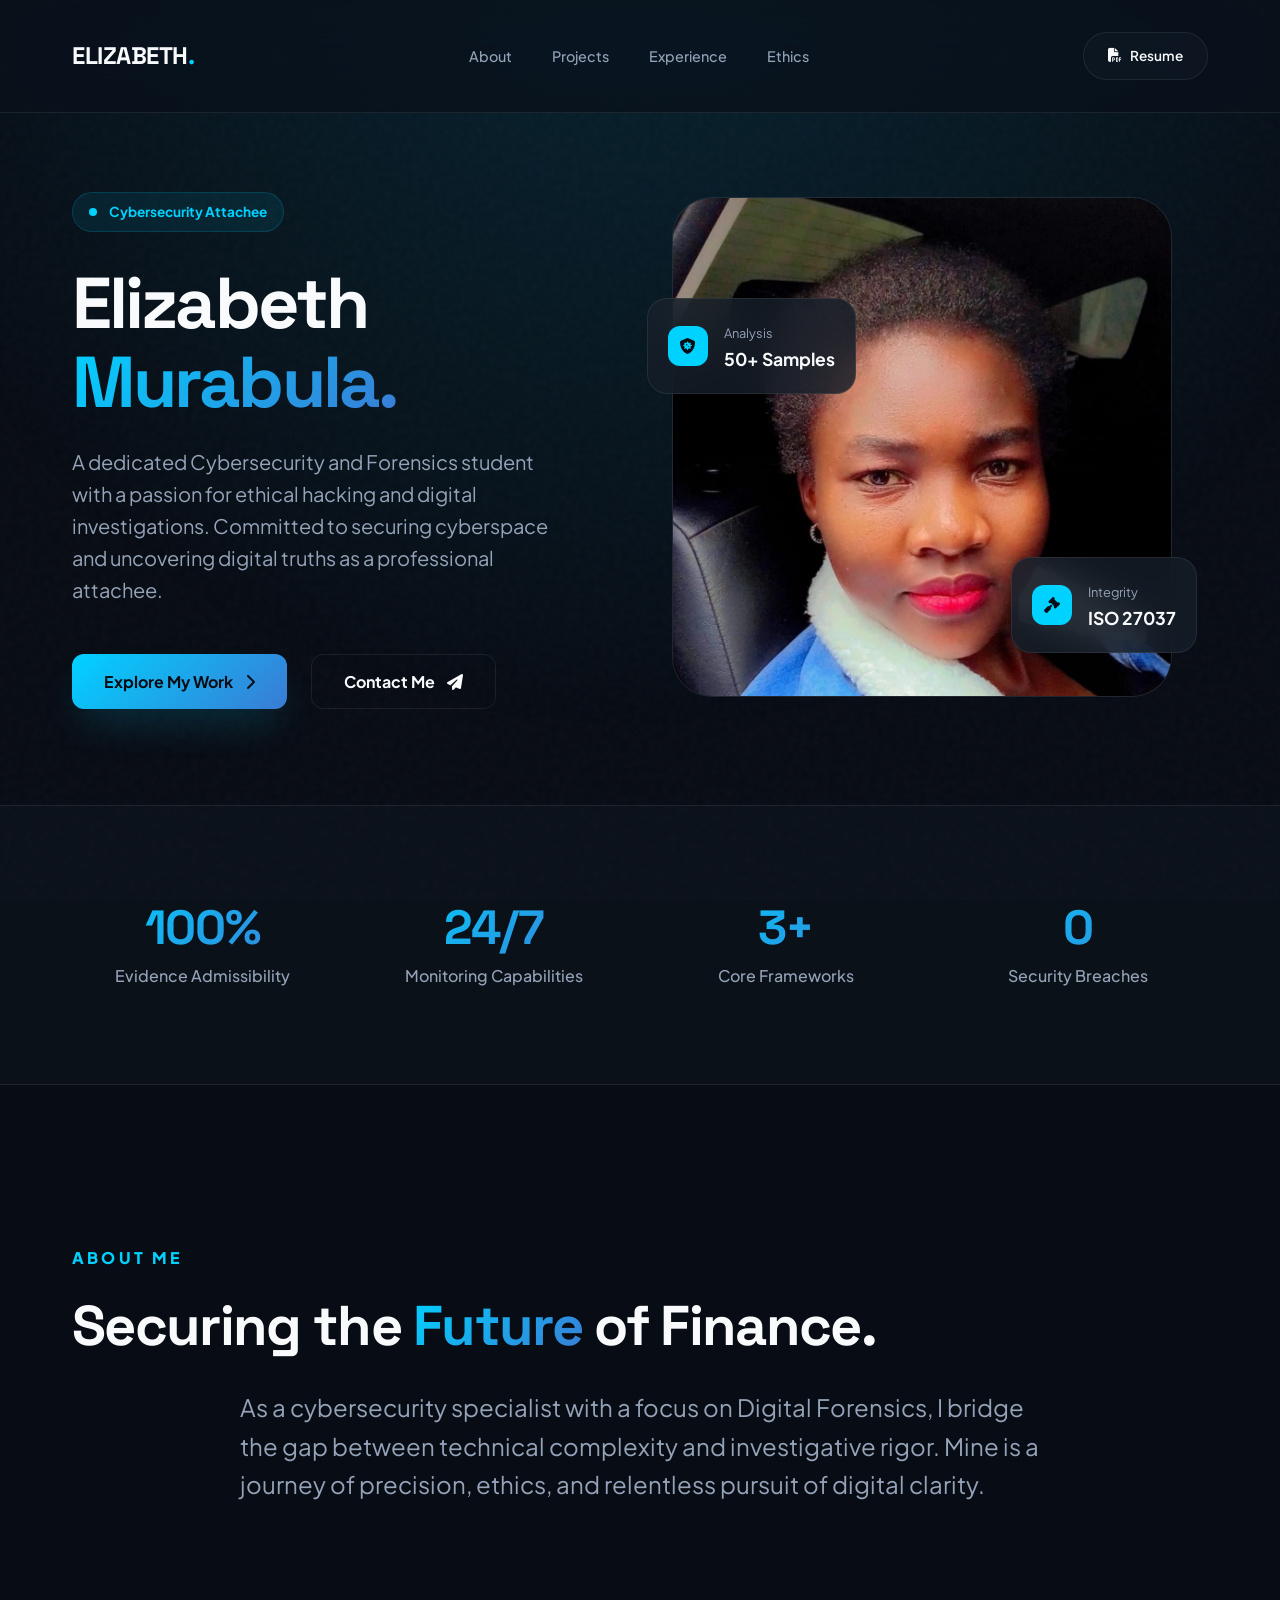
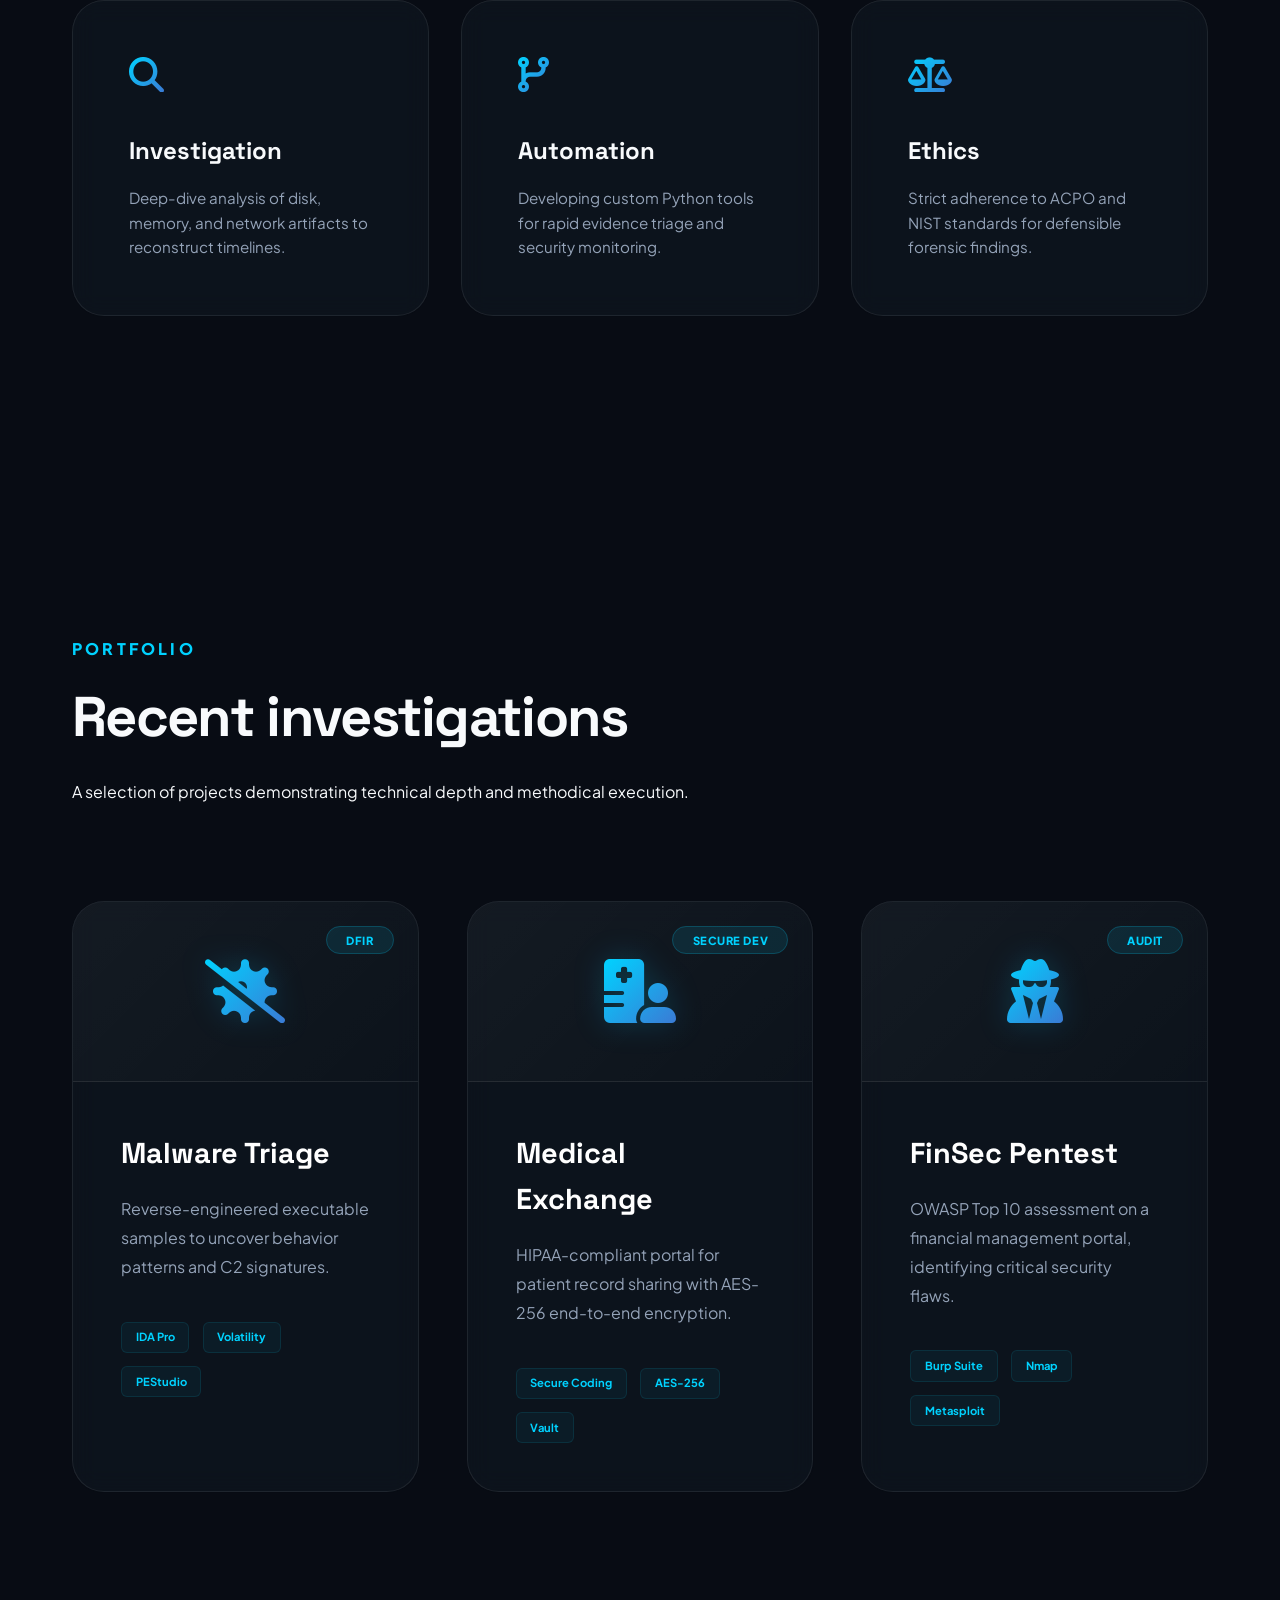
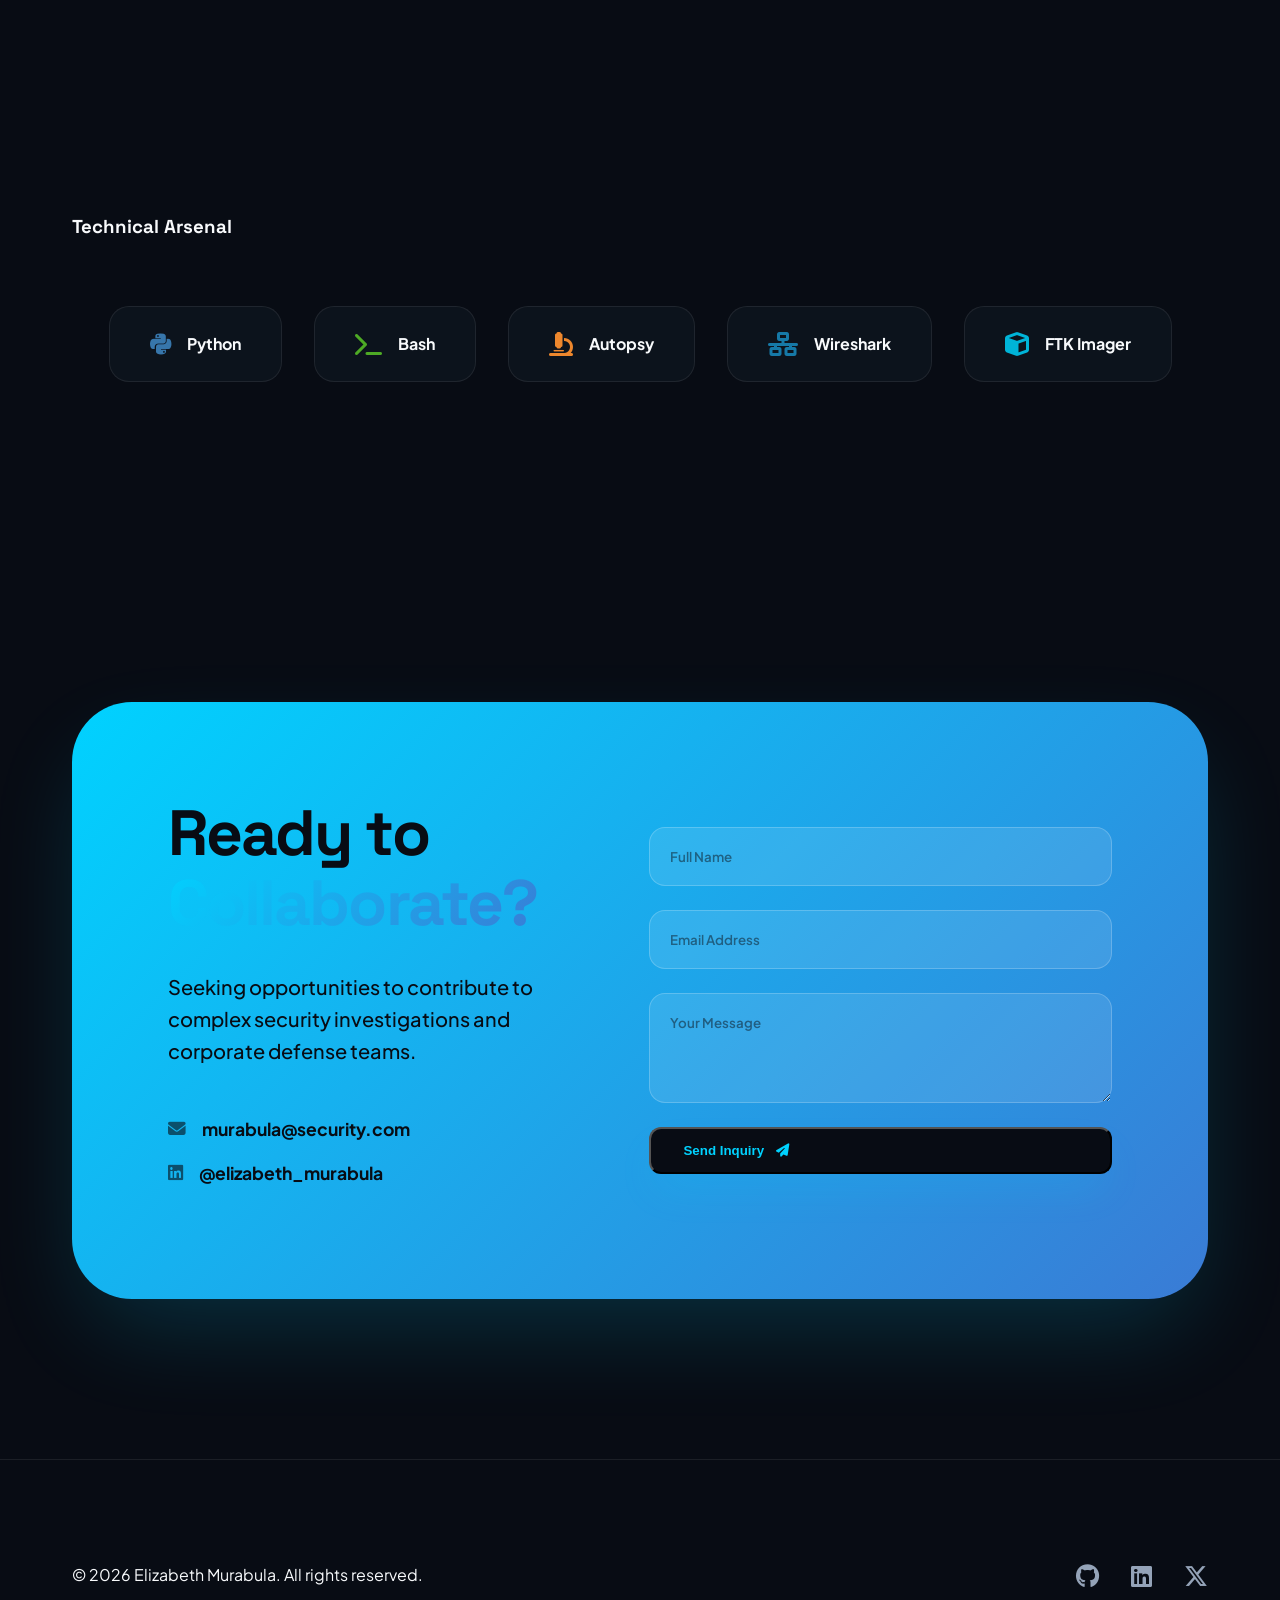
==== commit ac210650: "Refined UI: High-integrity, static design for professional look" ====
--- a/index.html
+++ b/index.html
@@ -26,8 +26,8 @@
             <a href="#" class="brand">ELIZABETH<span class="dot">.</span></a>
             <nav>
                 <ul class="nav-links">
-                    <li><a href="#about">About</a></li>
-                    <li><a href="#work">Projects</a></li>
+                    <li><a href="index.html#about">About</a></li>
+                    <li><a href="index.html#work">Projects</a></li>
                     <li><a href="Experience.html">Experience</a></li>
                     <li><a href="Ethics.html">Ethics</a></li>
                 </ul>
@@ -143,17 +143,16 @@
 
                 <div class="projects-grid">
                     <!-- Case 1 -->
-                    <div class="p-card">
+                    <div class="p-card reveal">
                         <div class="p-img-wrapper">
-                            <img src="images/malware.png" alt="Malware Analysis">
+                            <i class="fas fa-virus-slash"></i>
                             <div class="p-overlay">
                                 <span class="p-tag">DFIR</span>
                             </div>
                         </div>
                         <div class="p-content">
-                            <div class="p-icon ic-virus"><i class="fas fa-virus-slash"></i></div>
                             <h3>Malware Triage</h3>
-                            <p>Reverse-engineered executable samples to uncover behavior patterns and command-and-control signatures.</p>
+                            <p>Reverse-engineered executable samples to uncover behavior patterns and C2 signatures.</p>
                             <ul class="p-stack">
                                 <li>IDA Pro</li>
                                 <li>Volatility</li>
@@ -163,17 +162,16 @@
                     </div>
 
                     <!-- Case 2 -->
-                    <div class="p-card">
+                    <div class="p-card reveal">
                         <div class="p-img-wrapper">
-                            <img src="images/medical.png" alt="Medical Exchange">
+                            <i class="fas fa-hospital-user"></i>
                             <div class="p-overlay">
-                                <span class="p-tag">Development</span>
+                                <span class="p-tag">Secure Dev</span>
                             </div>
                         </div>
                         <div class="p-content">
-                            <div class="p-icon ic-med"><i class="fas fa-hospital-user"></i></div>
-                            <h3>Medical Data Exchange</h3>
-                            <p>Designed a secure, HIPAA-compliant portal for inter-hospital patient information sharing with advanced encryption.</p>
+                            <h3>Medical Exchange</h3>
+                            <p>HIPAA-compliant portal for patient record sharing with AES-256 end-to-end encryption.</p>
                             <ul class="p-stack">
                                 <li>Secure Coding</li>
                                 <li>AES-256</li>
@@ -183,17 +181,16 @@
                     </div>
 
                     <!-- Case 3 -->
-                    <div class="p-card">
+                    <div class="p-card reveal">
                         <div class="p-img-wrapper">
-                            <img src="images/pentesting.png" alt="Pentesting">
+                            <i class="fas fa-user-secret"></i>
                             <div class="p-overlay">
-                                <span class="p-tag">Auditing</span>
+                                <span class="p-tag">Audit</span>
                             </div>
                         </div>
                         <div class="p-content">
-                            <div class="p-icon ic-lock"><i class="fas fa-user-secret"></i></div>
                             <h3>FinSec Pentest</h3>
-                            <p>Conducted a comprehensive OWASP Top 10 assessment on a financial management portal, identifying critical flaws.</p>
+                            <p>OWASP Top 10 assessment on a financial management portal, identifying critical security flaws.</p>
                             <ul class="p-stack">
                                 <li>Burp Suite</li>
                                 <li>Nmap</li>
--- a/css/main.css
+++ b/css/main.css
@@ -1,17 +1,18 @@
 :root {
-    /* Color Palette - Cyber / Digital / Premium */
-    --primary: #00b4d8;         /* High-tech Blue */
-    --secondary: #0077b6;
+    --primary: #00d2ff;         /* Electric Blue */
+    --secondary: #3a7bd5;
     --accent: #48cae4;
-    --bg-color: #0b111a;        /* Deep Space / Night Sky */
-    --card-bg: #161e2a;        /* Slightly lighter than BG */
-    --text-primary: #f8fafc;    /* Off-white */
-    --text-secondary: #94a3b8;  /* Slate/Greyish */
-    --border: rgba(51, 65, 85, 0.4);
-    --primary-glow: rgba(0, 180, 216, 0.3);
-    --grad-main: linear-gradient(135deg, #00b4d8, #0077b6);
-    --grad-accent: linear-gradient(135deg, #48cae4, #00b4d8);
-    --transition: all 0.4s cubic-bezier(0.165, 0.84, 0.44, 1);
+    --bg-color: #080c14;        /* Deeper background */
+    --card-bg: rgba(22, 30, 42, 0.4); /* Glassmorphism start */
+    --card-hover: rgba(30, 41, 59, 0.7);
+    --text-primary: #f8fafc;
+    --text-secondary: #94a3b8;
+    --border: rgba(255, 255, 255, 0.08);
+    --primary-glow: rgba(0, 210, 255, 0.2);
+    --grad-main: linear-gradient(135deg, #00d2ff, #3a7bd5);
+    --grad-accent: linear-gradient(135deg, #4facfe, #00f2fe);
+    --transition: all 0.5s cubic-bezier(0.19, 1, 0.22, 1);
+    --shadow: 0 20px 50px -10px rgba(0,0,0,0.5);
 }
 
 /* Modern Typography & Reset */
@@ -53,8 +54,8 @@
     left: 0;
     width: 100vw;
     height: 100vh;
-    background: url('https://grainy-gradients.vercel.app/noise.svg');
-    opacity: 0.05;
+    background: url("data:image/svg+xml,%3Csvg viewBox='0 0 200 200' xmlns='http://www.w3.org/2000/svg'%3E%3Cfilter id='noiseFilter'%3E%3CfeTurbulence type='fractalNoise' baseFrequency='0.65' numOctaves='3' stitchTiles='stitch'/%3E%3C/filter%3E%3Crect width='100%25' height='100%25' filter='url(%23noiseFilter)'/%3E%3C/svg%3E");
+    opacity: 0.03;
     pointer-events: none;
     z-index: 1;
 }
@@ -87,14 +88,14 @@
 
 /* Navbar */
 .navbar {
-    padding: 2rem 0;
+    padding: 1.5rem 0;
     position: fixed;
     top: 0;
     left: 0;
     width: 100%;
     z-index: 1000;
-    background: rgba(11, 17, 26, 0.8);
-    backdrop-filter: blur(20px);
+    background: rgba(8, 12, 20, 0.7);
+    backdrop-filter: blur(25px) saturate(180%);
     border-bottom: 1px solid var(--border);
     transition: var(--transition);
 }
@@ -173,13 +174,6 @@
     height: 8px;
     background: var(--primary);
     border-radius: 50%;
-    animation: pulse 1.5s infinite;
-}
-
-@keyframes pulse {
-    0% { transform: scale(0.95); box-shadow: 0 0 0 0 rgba(0, 180, 216, 0.7); }
-    70% { transform: scale(1); box-shadow: 0 0 0 10px rgba(0, 180, 216, 0); }
-    100% { transform: scale(0.95); box-shadow: 0 0 0 0 rgba(0, 180, 216, 0); }
 }
 
 .hero-info h1 {
@@ -226,8 +220,8 @@
 }
 
 .btn-main:hover {
-    transform: translateY(-4px);
-    box-shadow: 0 30px 50px -15px var(--primary-glow);
+    transform: translateY(-2px);
+    box-shadow: 0 10px 20px -5px var(--primary-glow);
 }
 
 .btn-outline {
@@ -271,8 +265,8 @@
     z-index: 10;
 }
 
-.stat-1 { top: 20%; left: -10%; }
-.stat-2 { bottom: 10%; right: -10%; }
+.stat-1 { top: 20%; left: -5%; }
+.stat-2 { bottom: 10%; right: -5%; }
 
 .stat-float i {
     width: 40px;
@@ -330,19 +324,41 @@
 
 .about-card {
     background: var(--card-bg);
-    padding: 3rem;
-    border-radius: 30px;
-    border: 1px solid var(--border);
+    padding: 3.5rem;
+    border-radius: 32px;
+    border: 1px solid var(--border);
+    backdrop-filter: blur(12px);
     text-align: left;
     transition: var(--transition);
-}
-
-.about-card:hover { y: -10px; border-color: var(--primary); }
+    position: relative;
+    overflow: hidden;
+}
+
+.about-card::before {
+    content: '';
+    position: absolute;
+    top: 0; left: 0; width: 100%; height: 100%;
+    background: linear-gradient(135deg, rgba(255,255,255,0.05), transparent);
+    opacity: 0;
+    transition: var(--transition);
+}
+
+.about-card:hover { 
+    transform: translateY(-8px); 
+    border-color: rgba(255,255,255,0.15); 
+    background: var(--card-hover);
+    box-shadow: var(--shadow);
+}
+
+.about-card:hover::before { opacity: 1; }
 
 .about-card i {
-    font-size: 2rem;
-    color: var(--primary);
-    margin-bottom: 2rem;
+    font-size: 2.2rem;
+    background: var(--grad-main);
+    -webkit-background-clip: text;
+    background-clip: text;
+    color: transparent;
+    margin-bottom: 2.5rem;
 }
 
 .about-card h3 { font-size: 1.5rem; margin-bottom: 1rem; }
@@ -361,79 +377,81 @@
     border-radius: 32px;
     overflow: hidden;
     border: 1px solid var(--border);
-    transition: var(--transition);
-}
-
-.p-card:hover { transform: translateY(-12px); border-color: var(--primary); }
+    backdrop-filter: blur(12px);
+    transition: var(--transition);
+    display: flex;
+    flex-direction: column;
+}
+
+.p-card:hover { 
+    transform: translateY(-12px) scale(1.02); 
+    border-color: rgba(255,255,255,0.2);
+    box-shadow: var(--shadow);
+}
 
 .p-img-wrapper {
     position: relative;
-    height: 240px;
-    overflow: hidden;
-}
-
-.p-img-wrapper img { width: 100%; height: 100%; object-fit: cover; transition: var(--transition); }
-.p-card:hover .p-img-wrapper img { transform: scale(1.1); }
+    height: 180px;
+    display: flex;
+    align-items: center;
+    justify-content: center;
+    background: linear-gradient(135deg, rgba(255,255,255,0.03), transparent);
+    border-bottom: 1px solid var(--border);
+}
+
+.p-img-wrapper i {
+    font-size: 4rem;
+    background: var(--grad-main);
+    -webkit-background-clip: text;
+    background-clip: text;
+    color: transparent;
+    filter: drop-shadow(0 0 15px var(--primary-glow));
+    transition: var(--transition);
+}
+
+.p-card:hover .p-img-wrapper i {
+    transform: scale(1.1) rotate(5deg);
+    filter: drop-shadow(0 0 25px var(--primary-glow));
+}
 
 .p-overlay {
     position: absolute;
-    top: 0;
-    left: 0;
-    width: 100%;
-    height: 100%;
-    background: linear-gradient(to bottom, transparent, rgba(11, 17, 26, 0.8));
-    display: flex;
-    align-items: flex-end;
-    padding: 2rem;
+    top: 1.5rem;
+    right: 1.5rem;
 }
 
 .p-tag {
-    background: var(--primary);
-    color: var(--bg-color);
-    padding: 0.25rem 1rem;
+    background: rgba(0, 210, 255, 0.1);
+    color: var(--primary);
+    border: 1px solid rgba(0, 210, 255, 0.2);
+    padding: 0.4rem 1.2rem;
     border-radius: 99px;
-    font-size: 0.75rem;
+    font-size: 0.7rem;
     font-weight: 800;
-}
-
-.p-content { padding: 2.5rem; }
-
-.p-icon {
-    width: 60px;
-    height: 60px;
-    border-radius: 16px;
-    display: flex;
-    align-items: center;
-    justify-content: center;
-    font-size: 1.5rem;
-    margin-bottom: 2rem;
-    margin-top: -5rem;
-    position: relative;
-    z-index: 3;
-    box-shadow: 0 10px 30px -5px rgba(0,0,0,0.5);
-}
-
-.ic-virus { background: linear-gradient(135deg, #ef4444, #991b1b); color: white; }
-.ic-med { background: linear-gradient(135deg, #10b981, #065f46); color: white; }
-.ic-lock { background: linear-gradient(135deg, #f59e0b, #b45309); color: white; }
-
-.p-content h3 { font-size: 1.6rem; margin-bottom: 1rem; }
-.p-content p { color: var(--text-secondary); margin-bottom: 2rem; font-size: 0.95rem; line-height: 1.8; }
+    text-transform: uppercase;
+    letter-spacing: 0.05em;
+}
+
+.p-content { padding: 3rem; text-align: left; }
+
+.p-content h3 { font-size: 1.8rem; margin-bottom: 1.2rem; color: #fff; }
+.p-content p { color: var(--text-secondary); margin-bottom: 2.5rem; font-size: 1rem; line-height: 1.8; }
 
 .p-stack {
     display: flex;
     list-style: none;
-    gap: 1rem;
+    gap: 0.85rem;
     flex-wrap: wrap;
 }
 
 .p-stack li {
-    font-size: 0.75rem;
+    font-size: 0.7rem;
     font-weight: 700;
-    color: var(--text-secondary);
-    background: rgba(255, 255, 255, 0.05);
-    padding: 0.25rem 0.75rem;
-    border-radius: 8px;
+    color: var(--primary);
+    background: rgba(0, 210, 255, 0.05);
+    padding: 0.35rem 0.85rem;
+    border-radius: 6px;
+    border: 1px solid rgba(0, 210, 255, 0.1);
 }
 
 /* Arsenal Section */
@@ -505,9 +523,20 @@
 .social-links a { font-size: 1.5rem; color: var(--text-secondary); transition: var(--transition); }
 .social-links a:hover { color: var(--primary); transform: scale(1.2); }
 
-/* Scroll Animation Utilities */
-.reveal { opacity: 0; transform: translateY(40px); transition: 1s var(--transition); }
-.reveal.active { opacity: 1; transform: translateY(0); }
+.scroll-progress {
+    position: fixed;
+    top: 0;
+    left: 0;
+    width: 0;
+    height: 3px;
+    background: var(--grad-main);
+    z-index: 2000;
+    transition: width 0.1s ease-out;
+}
+
+/* Professional Utilities */
+.reveal { opacity: 1; transform: none; transition: none; }
+.reveal.active { opacity: 1; transform: none; }
 
 /* Responsive Adjustments */
 @media (max-width: 1024px) {
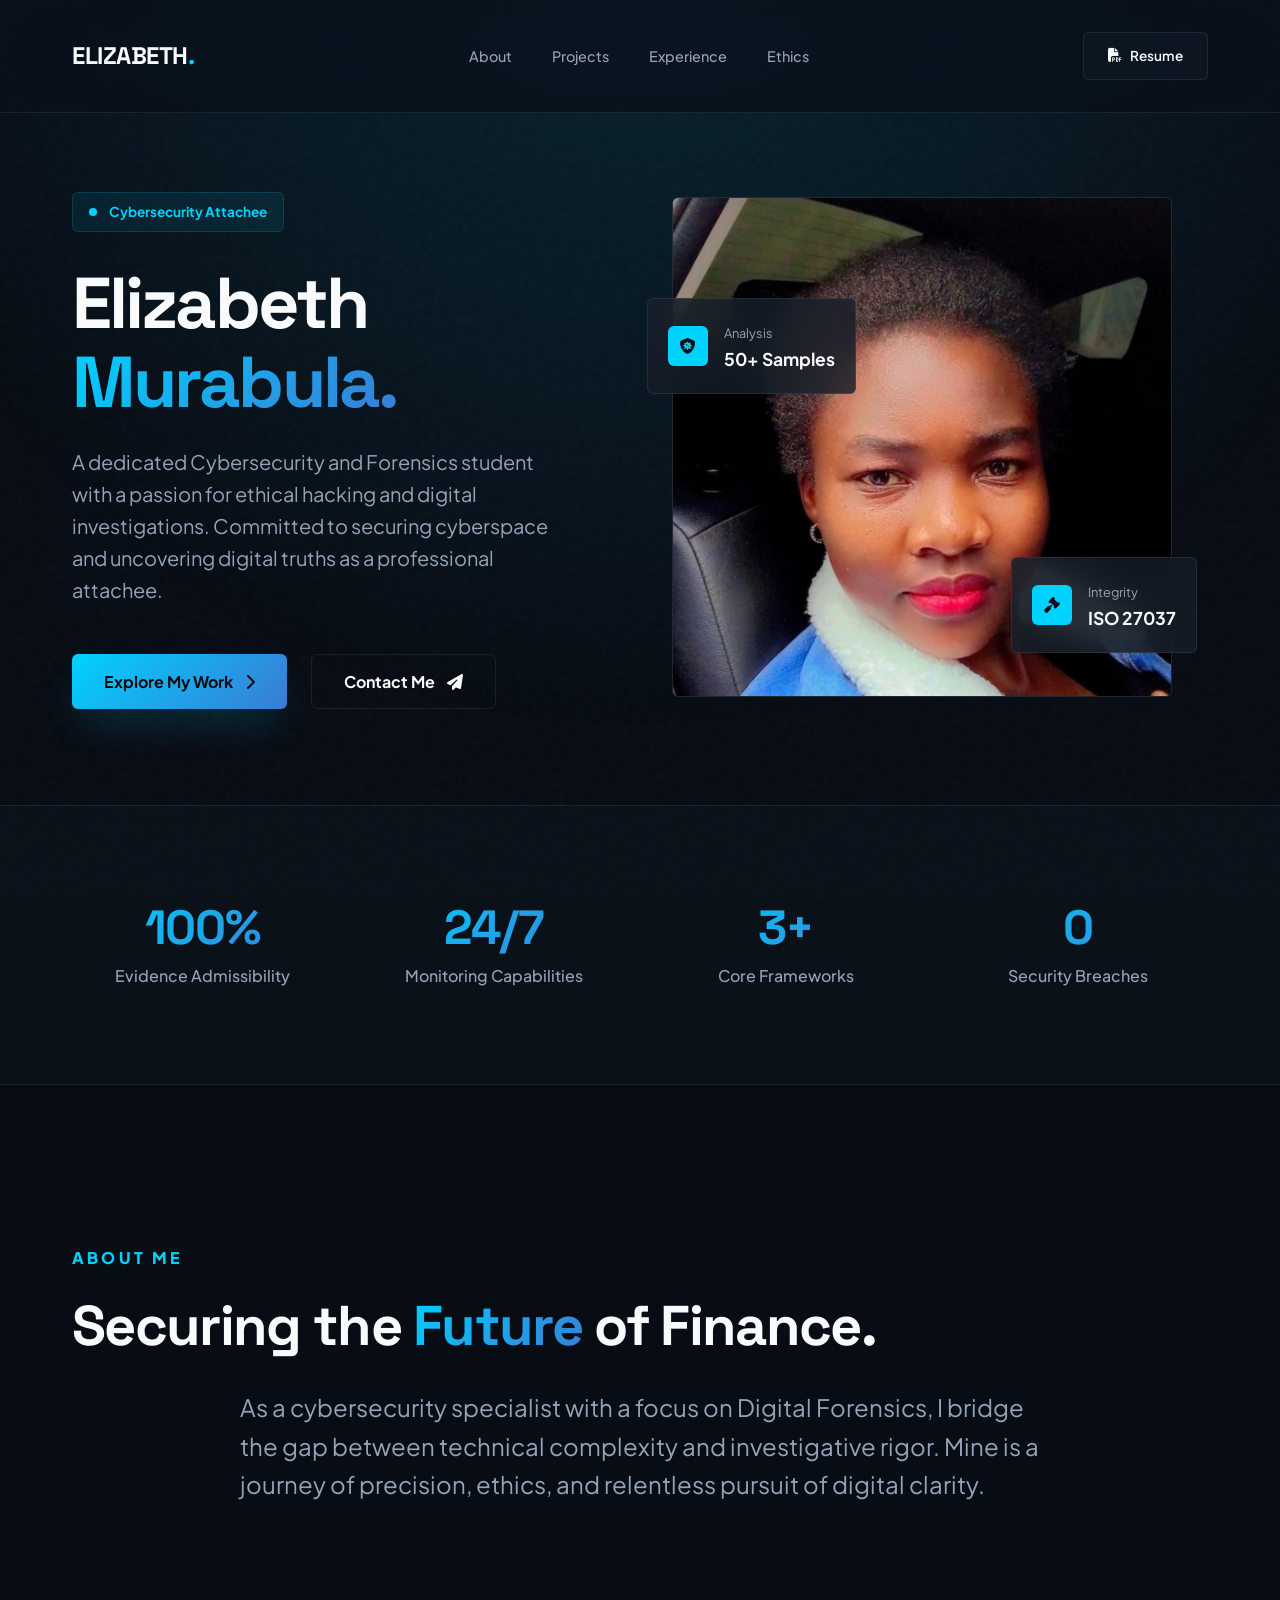
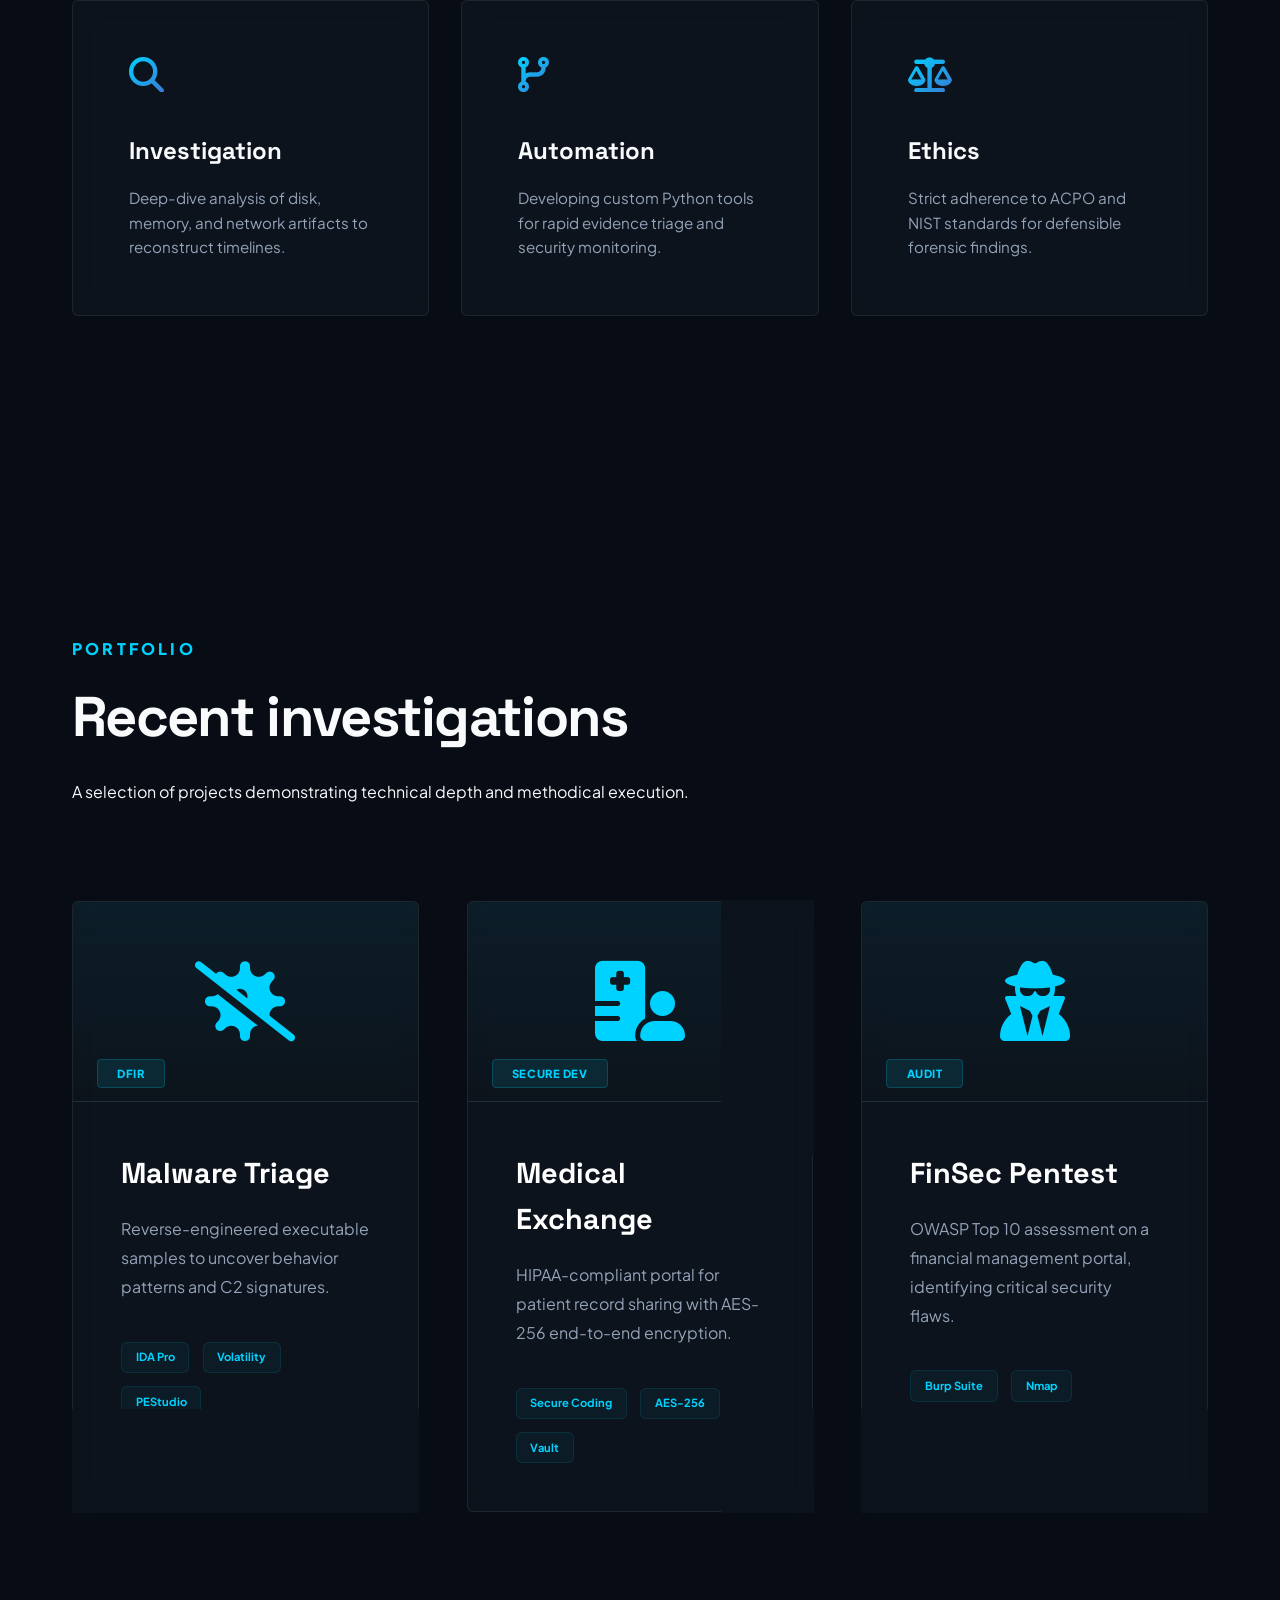
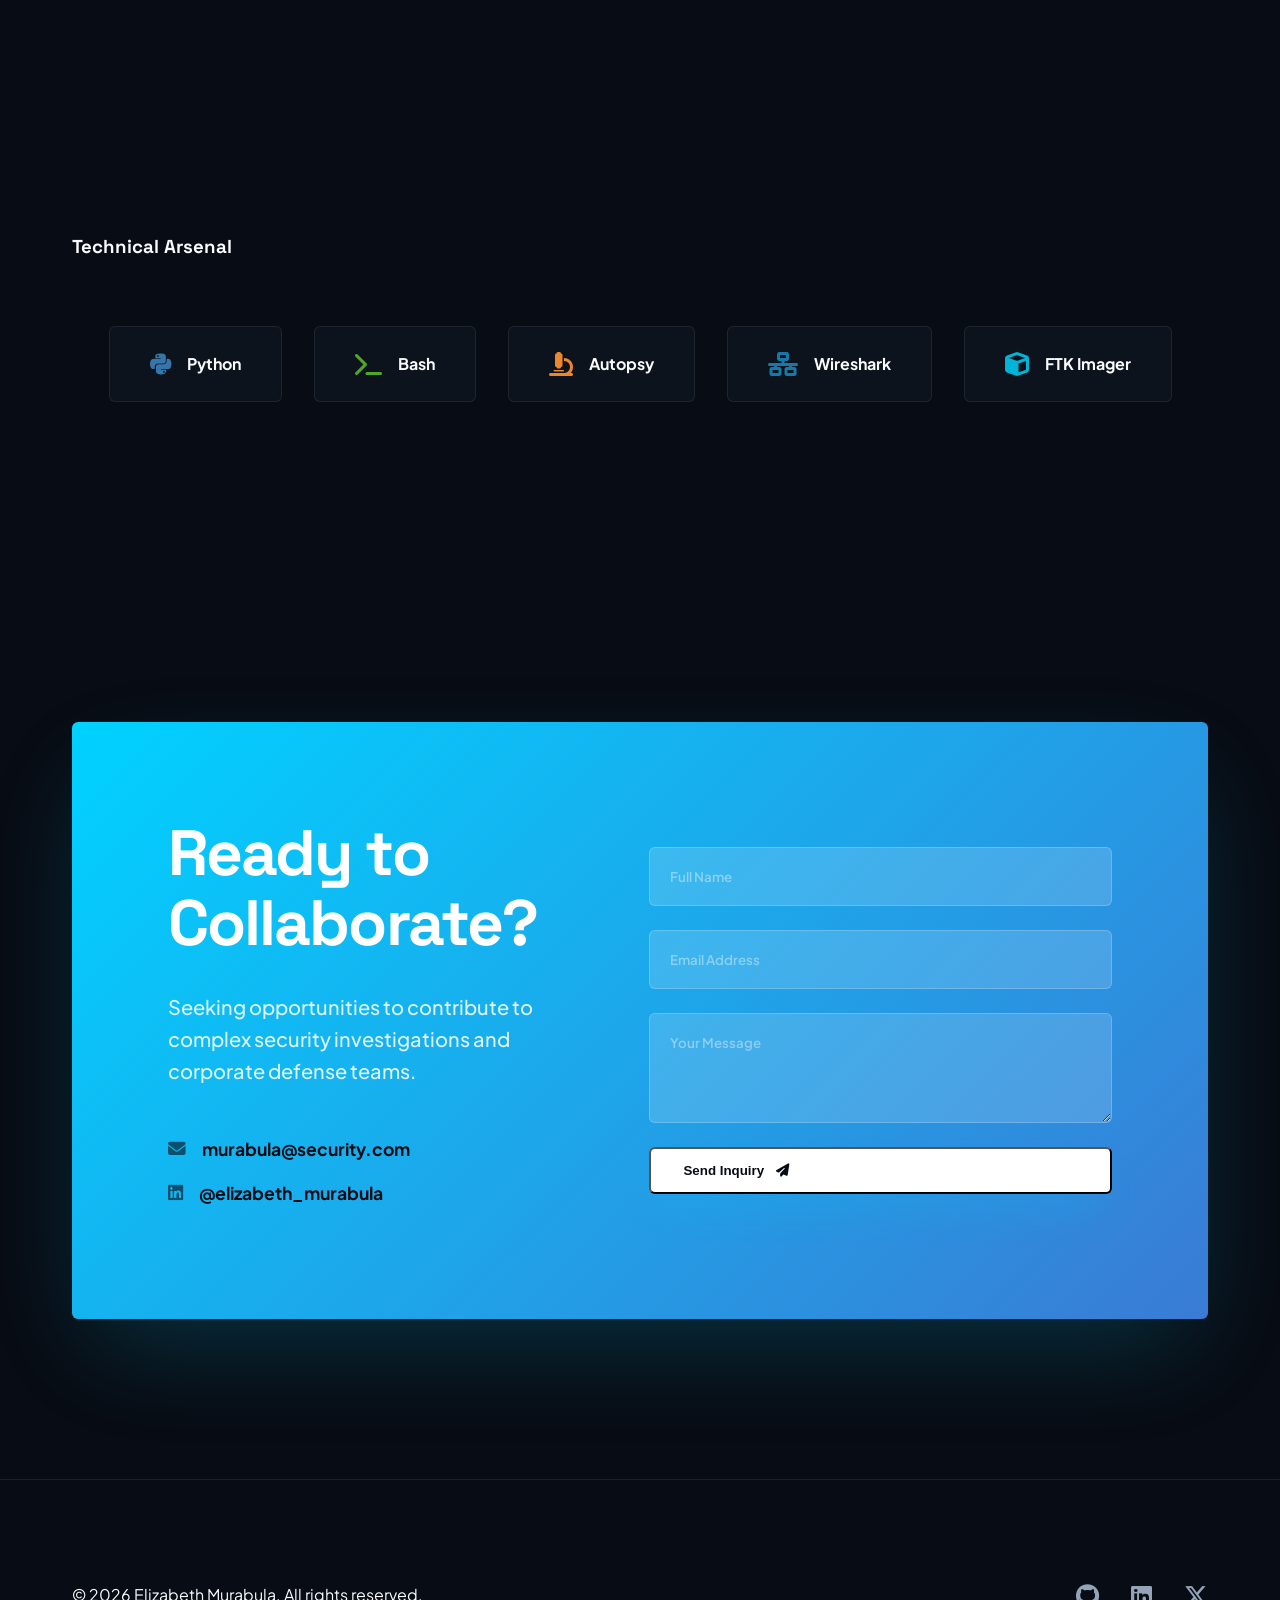
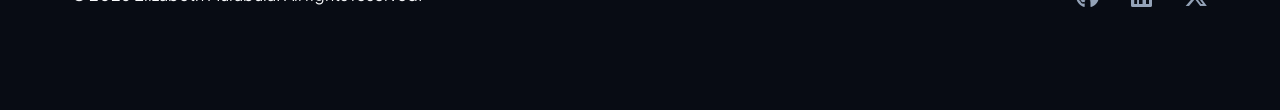
==== commit abec9077: "Fix: White text on contact section for proper contrast" ====
--- a/index.html
+++ b/index.html
@@ -221,7 +221,7 @@
             <div class="container reveal">
                 <div class="contact-box">
                     <div class="contact-info">
-                        <h2>Ready to <br><span class="gradient-text">Collaborate?</span></h2>
+                        <h2>Ready to <br>Collaborate?</h2>
                         <p>Seeking opportunities to contribute to complex security investigations and corporate defense teams.</p>
                         <div class="contact-methods">
                             <div class="method"><i class="fas fa-envelope"></i> murabula@security.com</div>
--- a/css/main.css
+++ b/css/main.css
@@ -131,7 +131,7 @@
     padding: 0.75rem 1.5rem;
     background: var(--card-bg);
     border: 1px solid var(--border);
-    border-radius: 99px;
+    border-radius: 6px;
     color: var(--text-primary);
     text-decoration: none;
     font-weight: 600;
@@ -162,7 +162,7 @@
     background: rgba(0, 180, 216, 0.1);
     border: 1px solid rgba(0, 180, 216, 0.2);
     padding: 0.5rem 1rem;
-    border-radius: 99px;
+    border-radius: 6px;
     font-size: 0.85rem;
     font-weight: 700;
     color: var(--primary);
@@ -204,7 +204,7 @@
 
 .btn {
     padding: 0.85rem 2rem;
-    border-radius: 12px;
+    border-radius: 6px;
     font-weight: 700;
     text-decoration: none;
     display: inline-flex;
@@ -247,7 +247,7 @@
     width: 100%;
     height: 100%;
     object-fit: cover;
-    border-radius: 40px;
+    border-radius: 6px;
     border: 1px solid var(--border);
     background: var(--card-bg);
 }
@@ -257,7 +257,7 @@
     background: rgba(22, 30, 42, 0.8);
     backdrop-filter: blur(20px);
     padding: 1.25rem;
-    border-radius: 20px;
+    border-radius: 6px;
     border: 1px solid var(--border);
     display: flex;
     align-items: center;
@@ -272,7 +272,7 @@
     width: 40px;
     height: 40px;
     background: var(--primary);
-    border-radius: 12px;
+    border-radius: 6px;
     display: flex;
     align-items: center;
     justify-content: center;
@@ -325,7 +325,7 @@
 .about-card {
     background: var(--card-bg);
     padding: 3.5rem;
-    border-radius: 32px;
+    border-radius: 6px;
     border: 1px solid var(--border);
     backdrop-filter: blur(12px);
     text-align: left;
@@ -374,7 +374,7 @@
 
 .p-card {
     background: var(--card-bg);
-    border-radius: 32px;
+    border-radius: 6px;
     overflow: hidden;
     border: 1px solid var(--border);
     backdrop-filter: blur(12px);
@@ -391,33 +391,23 @@
 
 .p-img-wrapper {
     position: relative;
-    height: 180px;
+    height: 200px;
     display: flex;
     align-items: center;
     justify-content: center;
-    background: linear-gradient(135deg, rgba(255,255,255,0.03), transparent);
+    background: linear-gradient(180deg, rgba(0, 210, 255, 0.06) 0%, transparent 100%);
     border-bottom: 1px solid var(--border);
 }
 
 .p-img-wrapper i {
-    font-size: 4rem;
-    background: var(--grad-main);
-    -webkit-background-clip: text;
-    background-clip: text;
-    color: transparent;
-    filter: drop-shadow(0 0 15px var(--primary-glow));
-    transition: var(--transition);
-}
-
-.p-card:hover .p-img-wrapper i {
-    transform: scale(1.1) rotate(5deg);
-    filter: drop-shadow(0 0 25px var(--primary-glow));
+    font-size: 5rem;
+    color: var(--primary);
 }
 
 .p-overlay {
     position: absolute;
-    top: 1.5rem;
-    right: 1.5rem;
+    bottom: 1rem;
+    left: 1.5rem;
 }
 
 .p-tag {
@@ -425,7 +415,7 @@
     color: var(--primary);
     border: 1px solid rgba(0, 210, 255, 0.2);
     padding: 0.4rem 1.2rem;
-    border-radius: 99px;
+    border-radius: 4px;
     font-size: 0.7rem;
     font-weight: 800;
     text-transform: uppercase;
@@ -467,7 +457,7 @@
     padding: 1.5rem 2.5rem;
     background: var(--card-bg);
     border: 1px solid var(--border);
-    border-radius: 20px;
+    border-radius: 6px;
     display: flex;
     align-items: center;
     gap: 1rem;
@@ -488,7 +478,7 @@
     background: var(--grad-main);
     color: var(--bg-color);
     padding: 6rem;
-    border-radius: 60px;
+    border-radius: 6px;
     display: grid;
     grid-template-columns: 1fr 1.2fr;
     gap: 6rem;
@@ -496,8 +486,9 @@
     box-shadow: 0 40px 100px -20px var(--primary-glow);
 }
 
-.contact-info h2 { color: var(--bg-color); font-size: 4rem; }
-.contact-info p { font-size: 1.25rem; font-weight: 500; margin-bottom: 3rem; }
+.contact-info h2 { color: #ffffff; font-size: 4rem; }
+.contact-info .gradient-text { background: none; -webkit-background-clip: unset; background-clip: unset; color: #ffffff; }
+.contact-info p { font-size: 1.25rem; font-weight: 500; margin-bottom: 3rem; color: rgba(255,255,255,0.85); }
 
 .method { display: flex; align-items: center; gap: 1rem; margin-bottom: 1rem; font-weight: 700; font-size: 1.1rem; }
 .method i { opacity: 0.6; }
@@ -505,17 +496,17 @@
 .contact-form { display: grid; gap: 1.5rem; }
 .contact-form input, .contact-form textarea {
     padding: 1.25rem;
-    background: rgba(255, 255, 255, 0.1);
+    background: rgba(255, 255, 255, 0.15);
     border: 1px solid rgba(255, 255, 255, 0.2);
-    border-radius: 16px;
-    color: var(--bg-color);
+    border-radius: 6px;
+    color: #ffffff;
     font-family: inherit;
     font-weight: 600;
     outline: none;
 }
-.contact-form input::placeholder, .contact-form textarea::placeholder { color: rgba(11, 17, 26, 0.5); }
-
-.contact-form .btn-main { background: var(--bg-color); color: var(--primary); }
+.contact-form input::placeholder, .contact-form textarea::placeholder { color: rgba(255, 255, 255, 0.4); }
+
+.contact-form .btn-main { background: #ffffff; color: var(--bg-color); font-weight: 800; }
 
 /* Footer */
 .footer { padding: 6rem 0; border-top: 1px solid var(--border); }
@@ -540,12 +531,18 @@
 
 /* Responsive Adjustments */
 @media (max-width: 1024px) {
-    .grid-2, .grid-4, .about-grid, .projects-grid, .contact-box { grid-template-columns: 1fr; }
-    .hero-info h1 { font-size: 3.5rem; }
-    .contact-box { padding: 4rem 2rem; gap: 4rem; }
+    .grid-2, .grid-4, .about-grid, .projects-grid, .contact-box { grid-template-columns: 1fr; gap: 2.5rem; }
+    .hero-info h1 { font-size: 3rem; }
+    .contact-box { padding: 4rem 2rem; gap: 3rem; }
 }
 
 @media (max-width: 768px) {
+    section { padding: 6rem 0; }
     .nav-links, .nav-actions { display: none; }
-    h2 { font-size: 2.5rem; }
-}
+    h2 { font-size: 2.2rem; }
+    .hero-info h1 { font-size: 2.5rem; text-align: center; }
+    .hero-desc { margin: 0 auto 2rem; text-align: center; }
+    .hero-btns { justify-content: center; flex-direction: column; width: 100%; }
+    .btn { width: 100%; justify-content: center; padding: 1rem; font-size: 1rem; }
+    .stat-float { display: none; } /* Clearer mobile hero */
+}
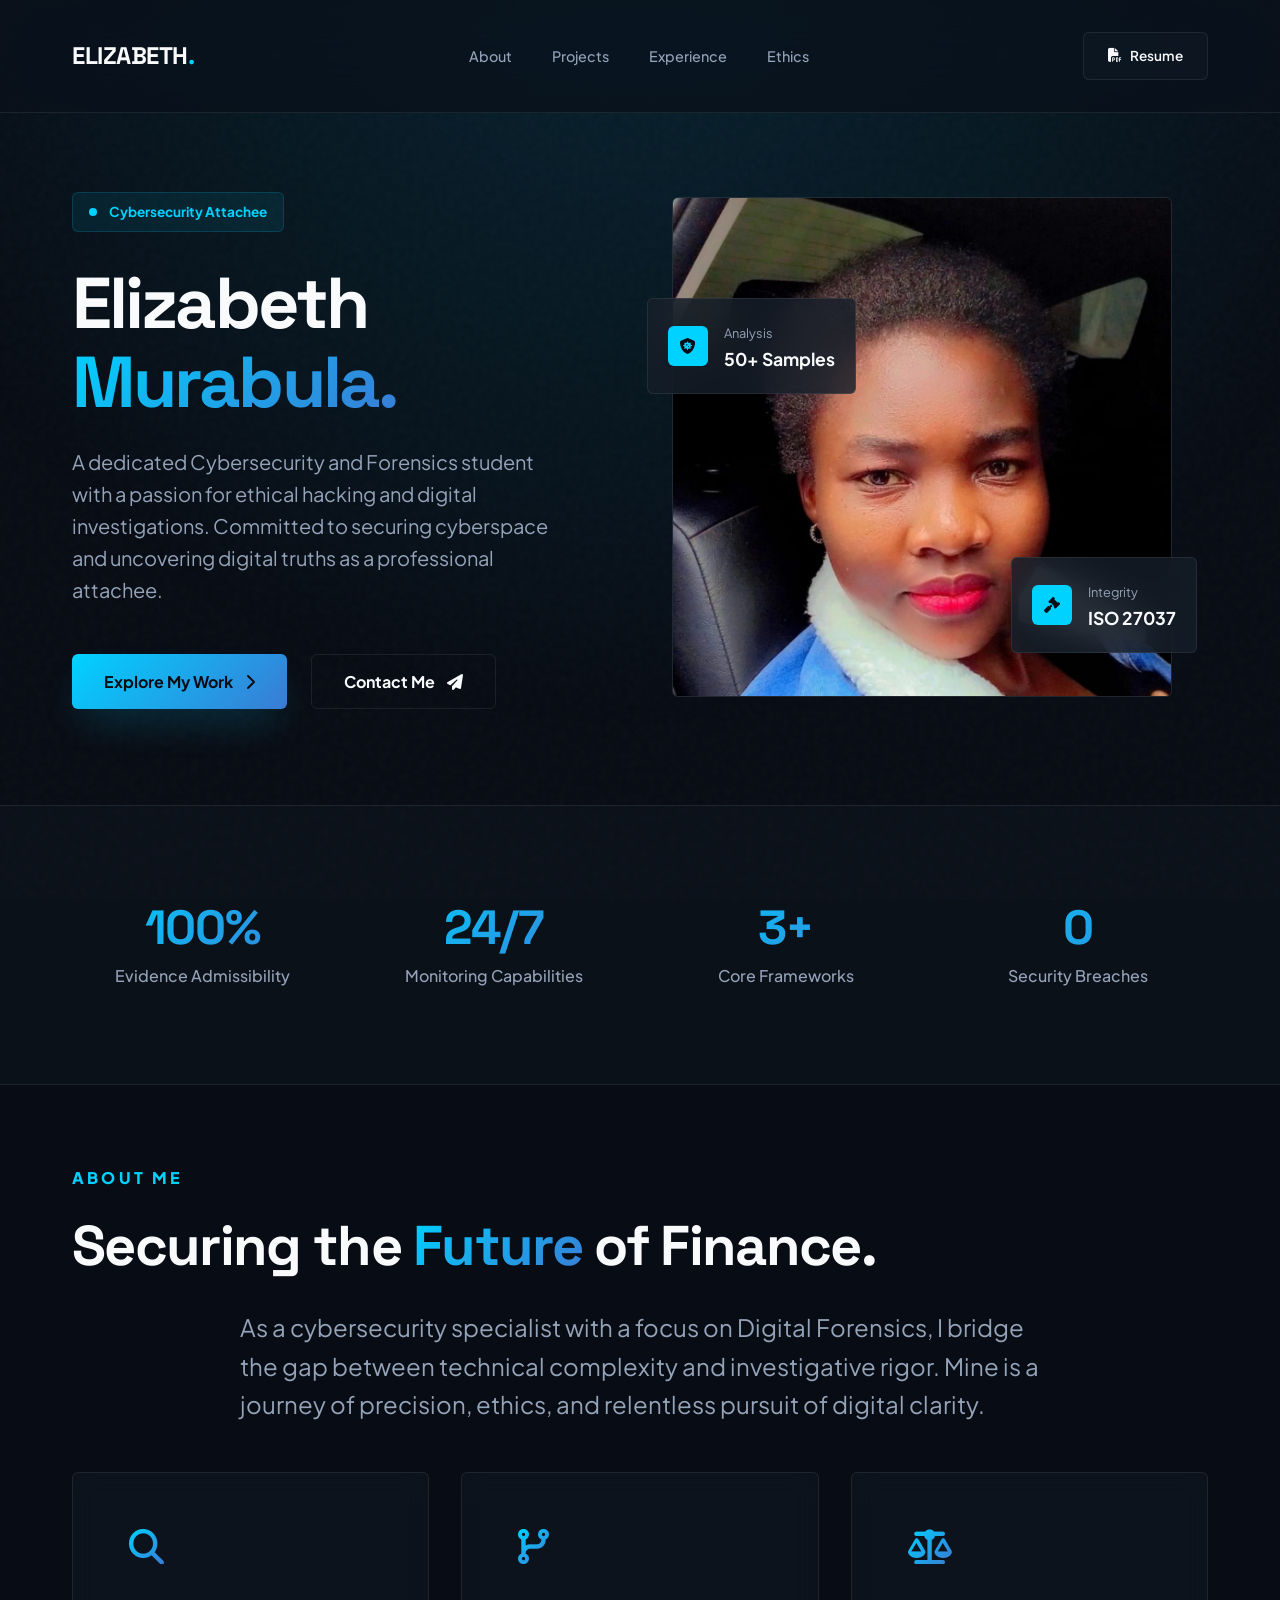
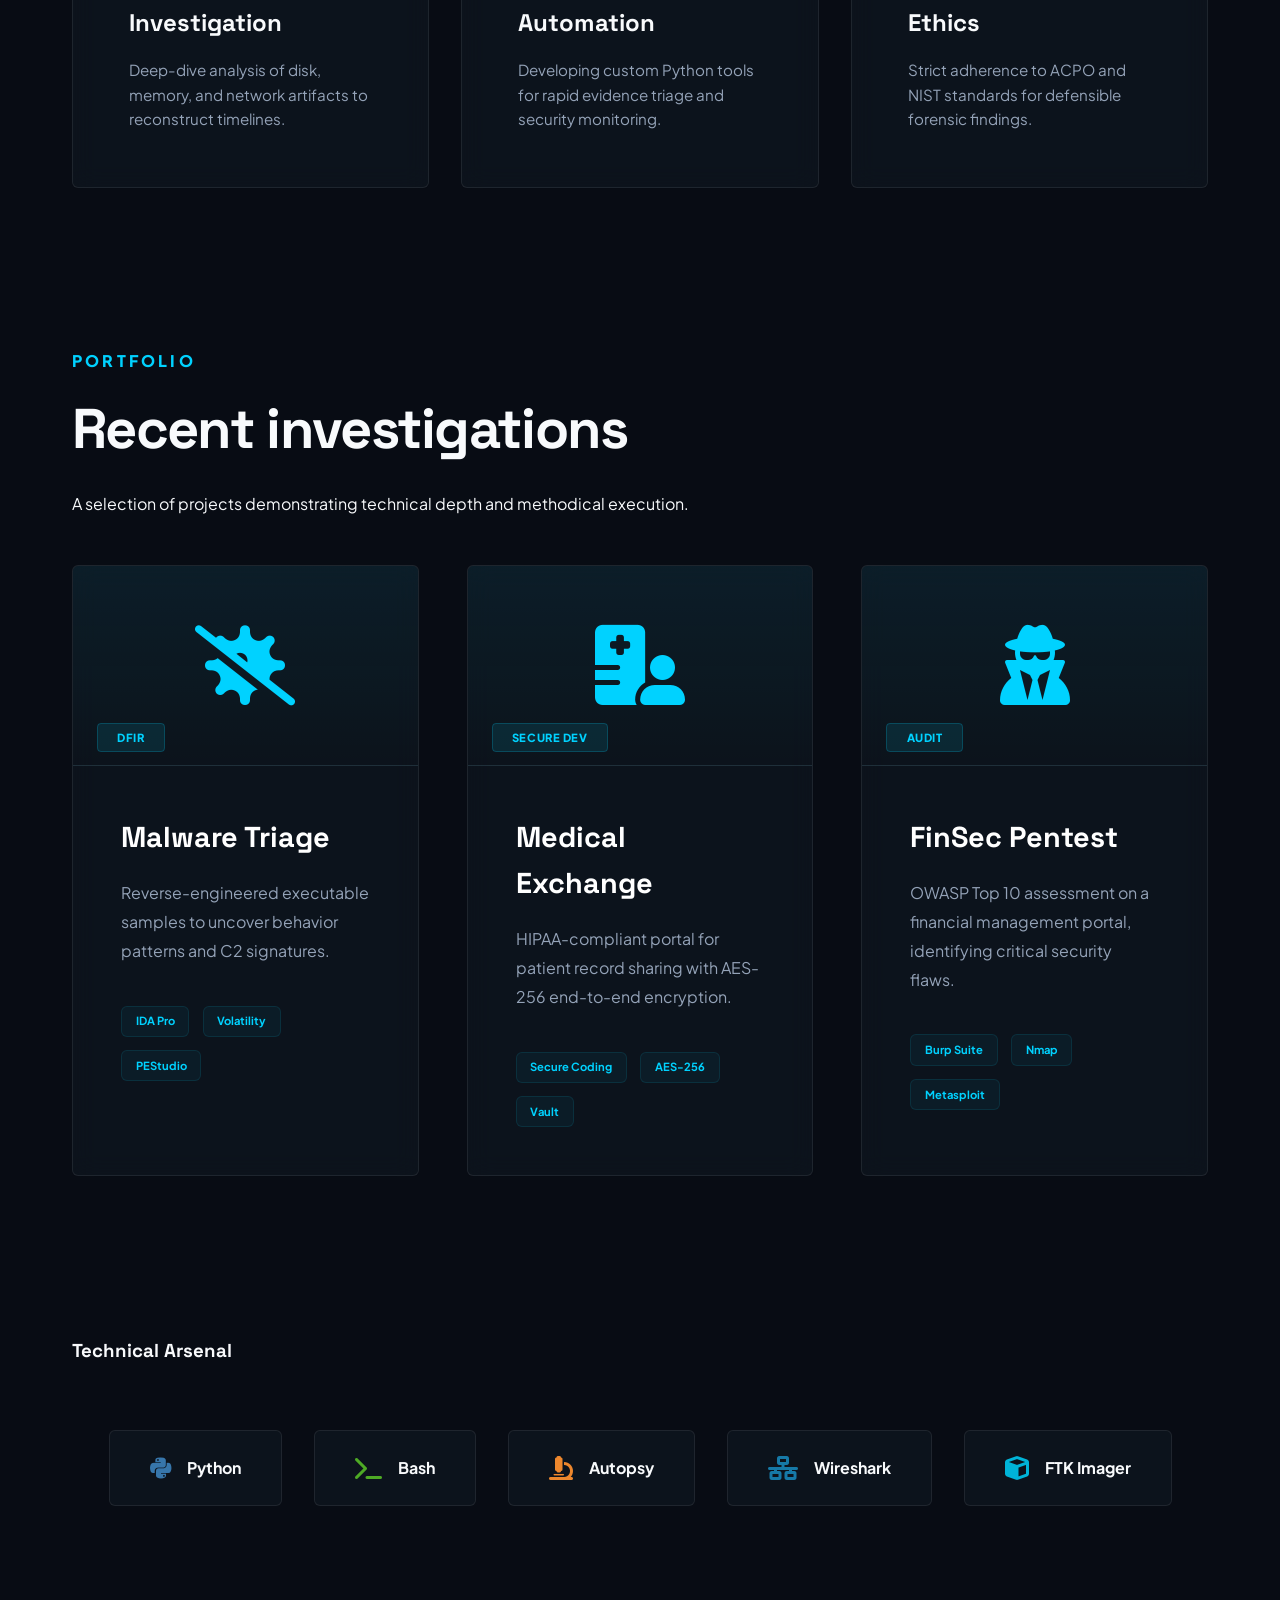
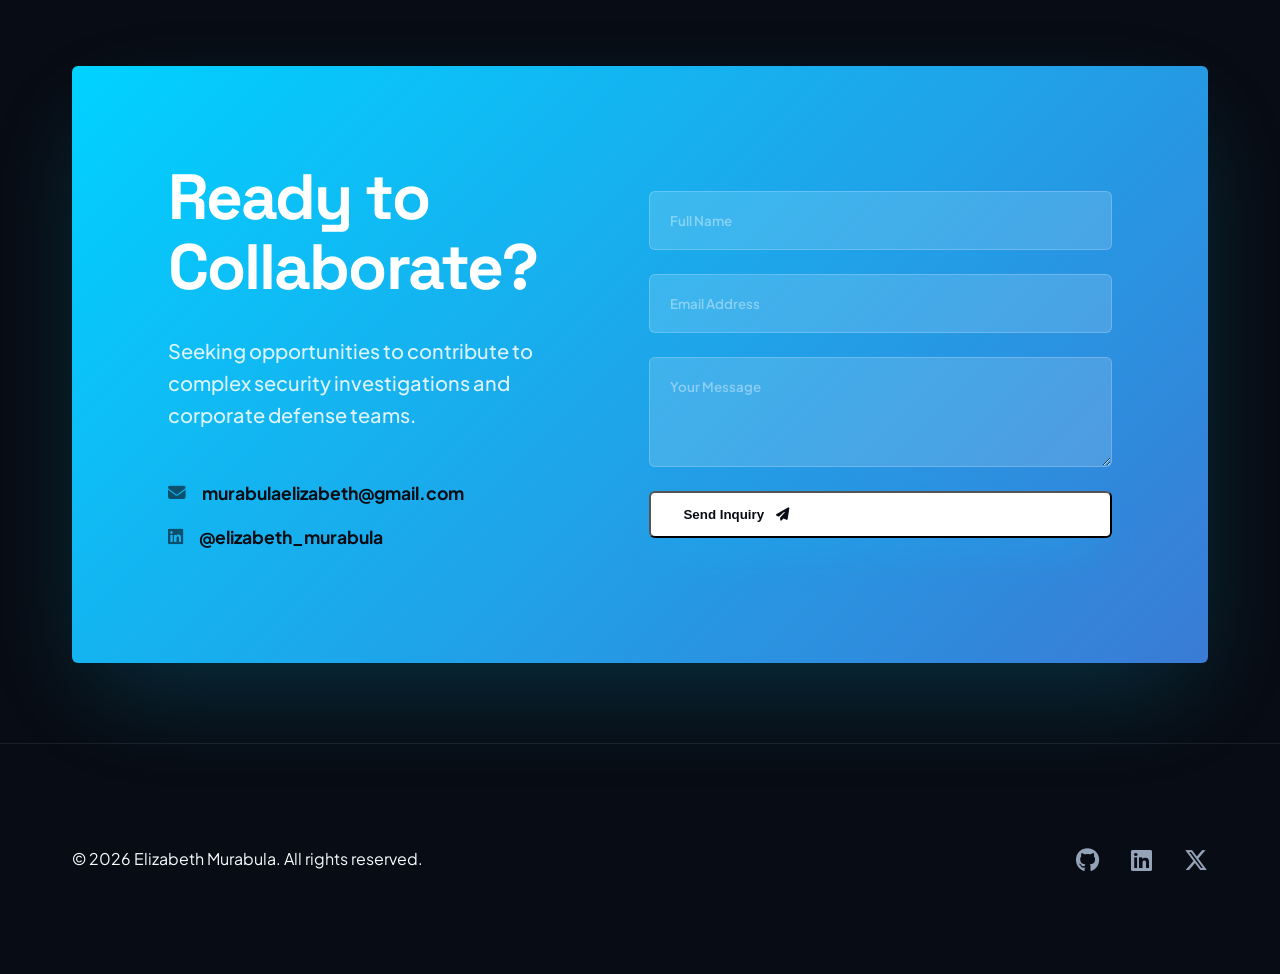
==== commit b1027cb1: "Fix email, spacing, and mobile responsiveness" ====
--- a/index.html
+++ b/index.html
@@ -224,7 +224,7 @@
                         <h2>Ready to <br>Collaborate?</h2>
                         <p>Seeking opportunities to contribute to complex security investigations and corporate defense teams.</p>
                         <div class="contact-methods">
-                            <div class="method"><i class="fas fa-envelope"></i> murabula@security.com</div>
+                            <div class="method"><i class="fas fa-envelope"></i> murabulaelizabeth@gmail.com</div>
                             <div class="method"><i class="fab fa-linkedin"></i> @elizabeth_murabula</div>
                         </div>
                     </div>
--- a/css/main.css
+++ b/css/main.css
@@ -295,7 +295,7 @@
 .counter-item p { color: var(--text-secondary); font-weight: 500; }
 
 /* Sections Common */
-section { padding: 10rem 0; position: relative; z-index: 2; }
+section { padding: 5rem 0; position: relative; z-index: 2; }
 
 .section-tag {
     color: var(--primary);
@@ -319,7 +319,7 @@
     display: grid;
     grid-template-columns: repeat(3, 1fr);
     gap: 2rem;
-    margin-top: 6rem;
+    margin-top: 3rem;
 }
 
 .about-card {
@@ -369,7 +369,7 @@
     display: grid;
     grid-template-columns: repeat(3, 1fr);
     gap: 3rem;
-    margin-top: 6rem;
+    margin-top: 3rem;
 }
 
 .p-card {
@@ -529,20 +529,76 @@
 .reveal { opacity: 1; transform: none; transition: none; }
 .reveal.active { opacity: 1; transform: none; }
 
-/* Responsive Adjustments */
+/* Responsive — Tablet */
 @media (max-width: 1024px) {
-    .grid-2, .grid-4, .about-grid, .projects-grid, .contact-box { grid-template-columns: 1fr; gap: 2.5rem; }
+    .grid-2, .grid-4, .about-grid, .projects-grid { grid-template-columns: 1fr; gap: 2rem; }
     .hero-info h1 { font-size: 3rem; }
-    .contact-box { padding: 4rem 2rem; gap: 3rem; }
-}
-
+    .contact-box { grid-template-columns: 1fr; padding: 3rem 2rem; gap: 2.5rem; }
+    .section-desc { font-size: 1.2rem; }
+    h2 { font-size: 2.5rem; }
+}
+
+/* Responsive — Mobile */
 @media (max-width: 768px) {
-    section { padding: 6rem 0; }
+    /* Navigation */
     .nav-links, .nav-actions { display: none; }
-    h2 { font-size: 2.2rem; }
-    .hero-info h1 { font-size: 2.5rem; text-align: center; }
-    .hero-desc { margin: 0 auto 2rem; text-align: center; }
-    .hero-btns { justify-content: center; flex-direction: column; width: 100%; }
-    .btn { width: 100%; justify-content: center; padding: 1rem; font-size: 1rem; }
-    .stat-float { display: none; } /* Clearer mobile hero */
-}
+    .navbar { padding: 1rem 0; }
+
+    /* Typography */
+    h1 { font-size: 2rem !important; line-height: 1.2; }
+    h2 { font-size: 1.6rem; }
+    h3 { font-size: 1.2rem; }
+    .section-desc { font-size: 1rem; }
+    .hero-desc { font-size: 1rem; }
+
+    /* Layout */
+    .container { padding: 0 1.25rem; }
+    section { padding: 4rem 0; }
+    .hero-section { padding-top: 7rem; padding-bottom: 3rem; }
+
+    /* Hero */
+    .hero-info { text-align: center; }
+    .hero-desc { margin: 0 auto 2rem; text-align: center; max-width: 100%; }
+    .hero-badge { font-size: 0.75rem; margin-bottom: 1rem; }
+    .hero-btns { flex-direction: column; width: 100%; }
+    .btn { width: 100%; justify-content: center; padding: 1rem; font-size: 0.95rem; }
+    .stat-float { display: none; }
+    .visual-card { max-width: 100%; margin: 2rem auto 0; }
+
+    /* About Cards */
+    .about-grid { grid-template-columns: 1fr; gap: 1.5rem; margin-top: 3rem; }
+    .about-card { padding: 2rem; }
+
+    /* Project Cards */
+    .projects-grid { grid-template-columns: 1fr; gap: 1.5rem; margin-top: 3rem; }
+    .p-content { padding: 2rem; }
+    .p-content h3 { font-size: 1.3rem; }
+    .p-img-wrapper { height: 150px; }
+    .p-img-wrapper i { font-size: 3.5rem; }
+
+    /* Arsenal */
+    .arsenal-flex { gap: 1rem; margin-top: 2rem; }
+    .arsenal-item { padding: 1rem 1.5rem; font-size: 0.85rem; width: 100%; }
+
+    /* Contact */
+    .contact-box { padding: 2.5rem 1.5rem; gap: 2rem; grid-template-columns: 1fr; }
+    .contact-info h2 { font-size: 2rem; }
+    .contact-info p { font-size: 1rem; margin-bottom: 1.5rem; }
+
+    /* Stats */
+    .stats-counter { padding: 3rem 0; }
+    .counter-item h2 { font-size: 2rem; }
+
+    /* Footer */
+    .footer { padding: 3rem 0; }
+    .footer .flex-between { flex-direction: column; gap: 1.5rem; text-align: center; }
+}
+
+/* Responsive — Small Phones */
+@media (max-width: 400px) {
+    h1 { font-size: 1.6rem !important; }
+    h2 { font-size: 1.4rem; }
+    .contact-box { padding: 2rem 1rem; }
+    .about-card { padding: 1.5rem; }
+    .p-content { padding: 1.5rem; }
+}
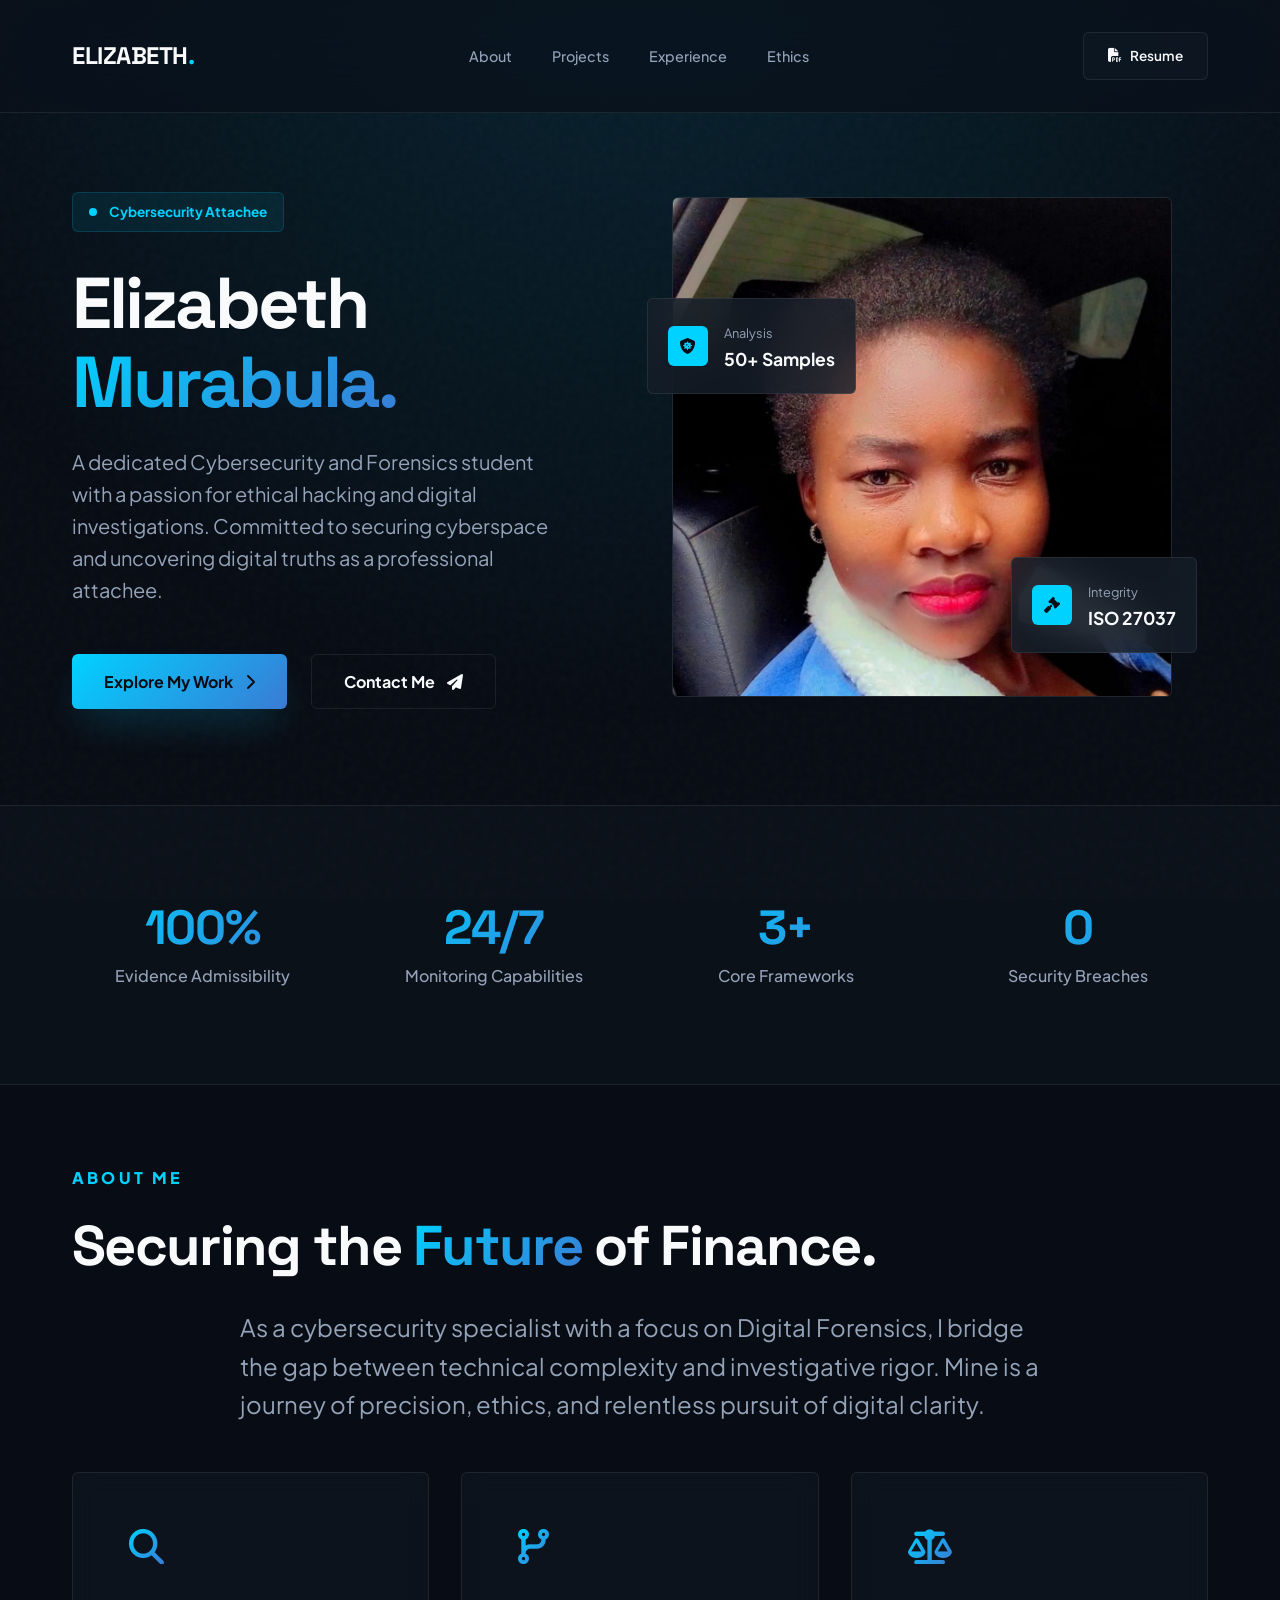
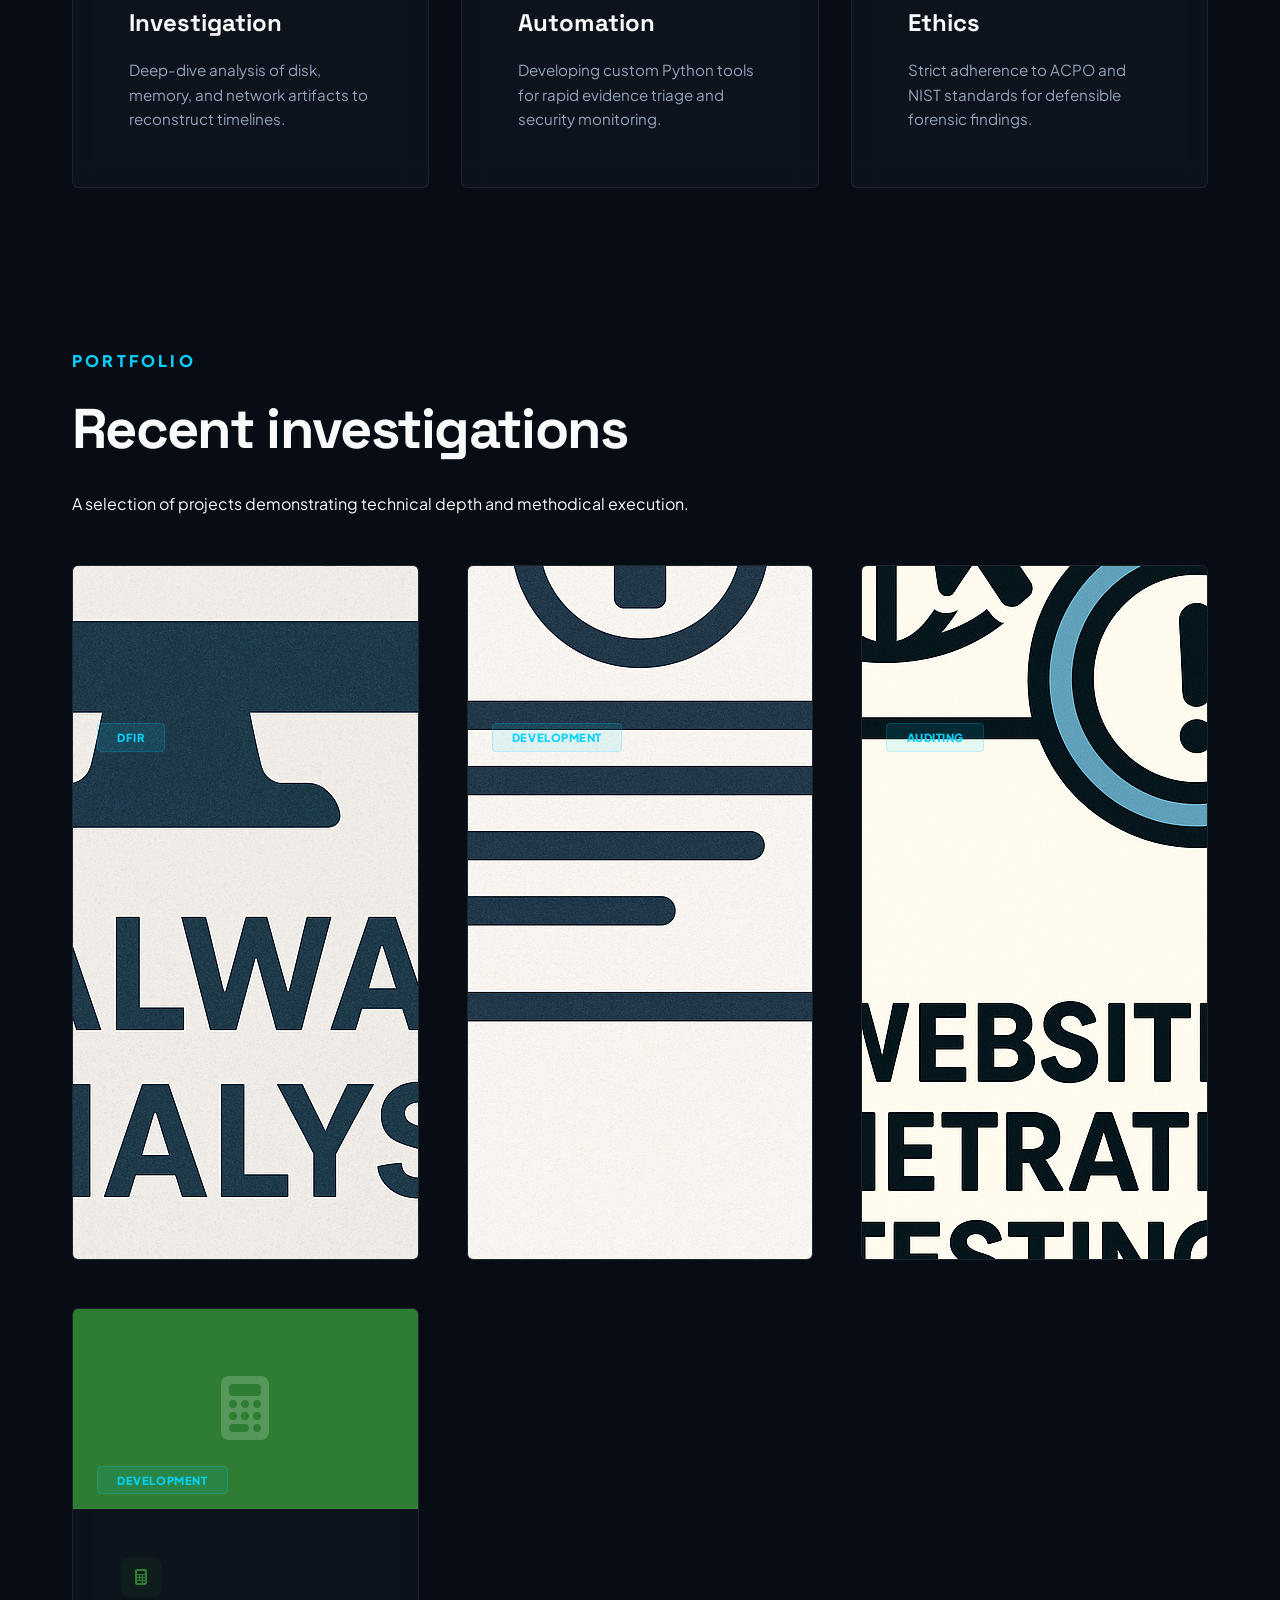
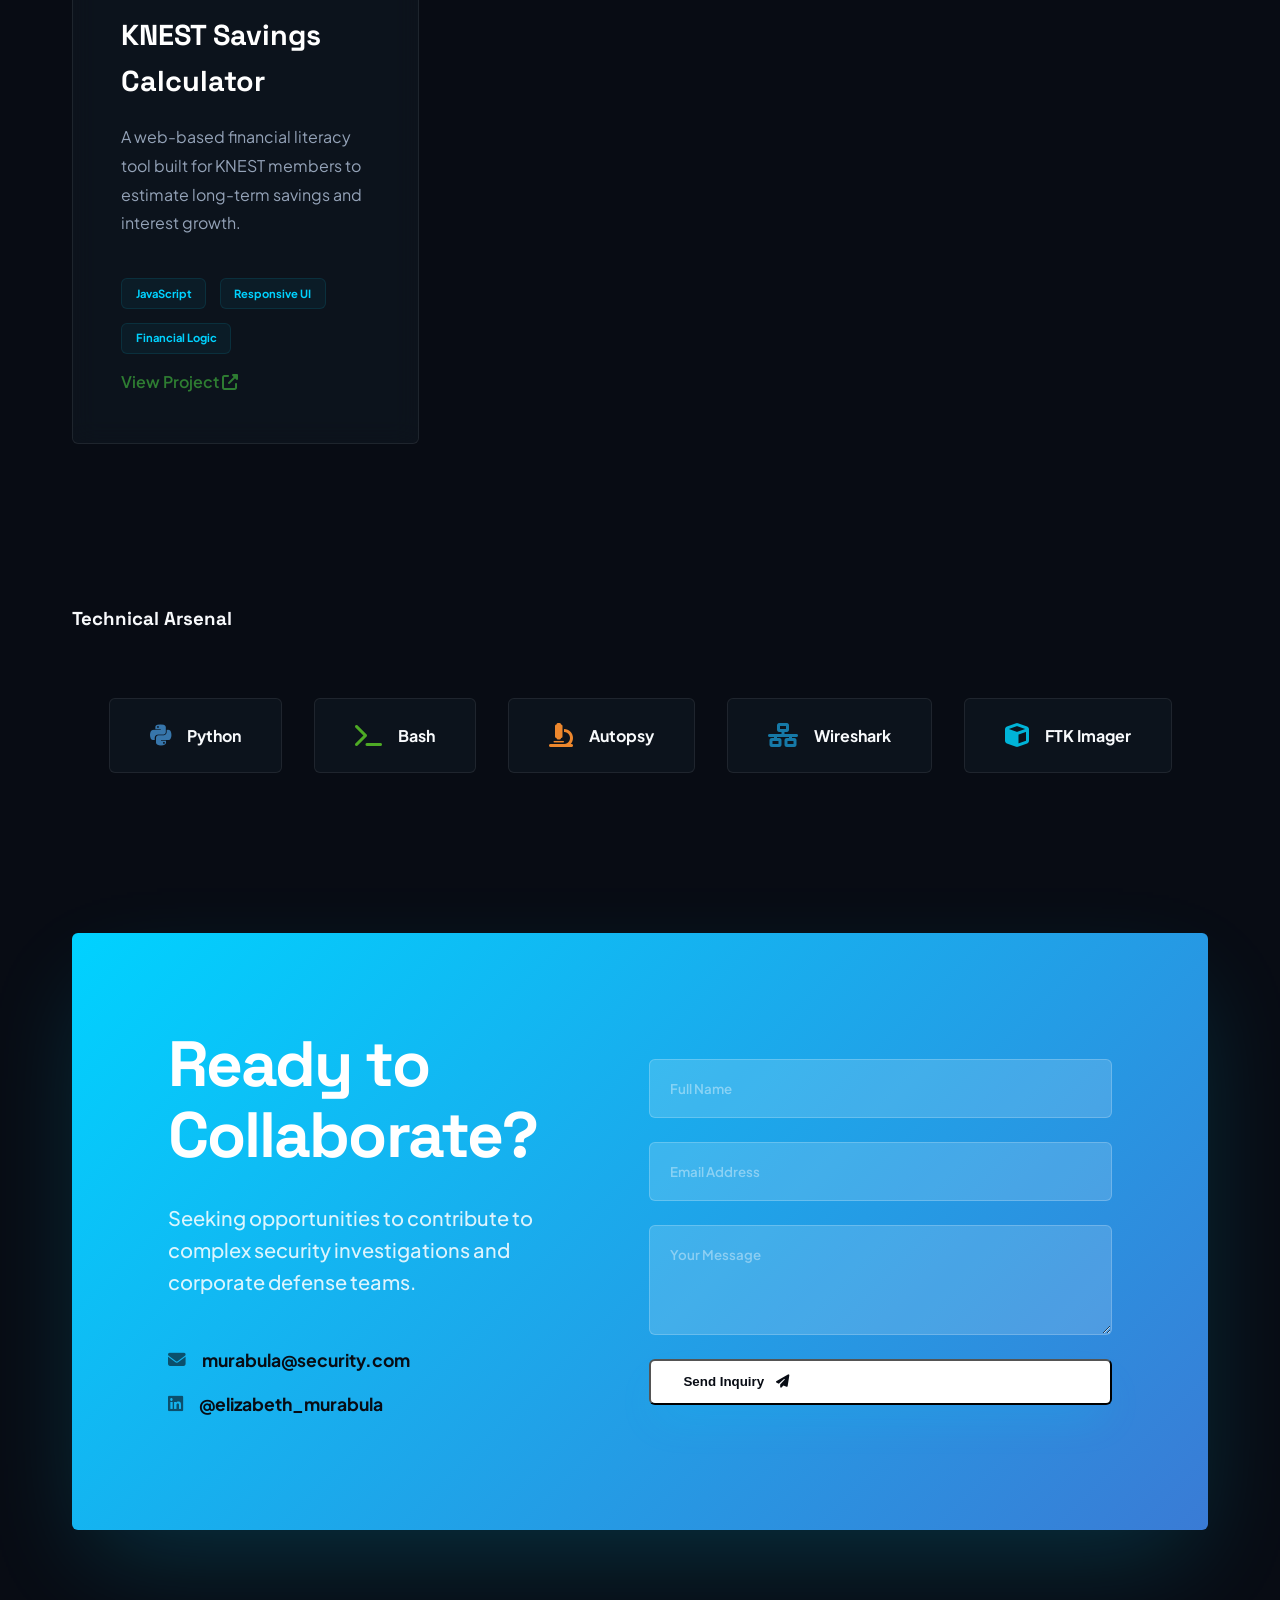
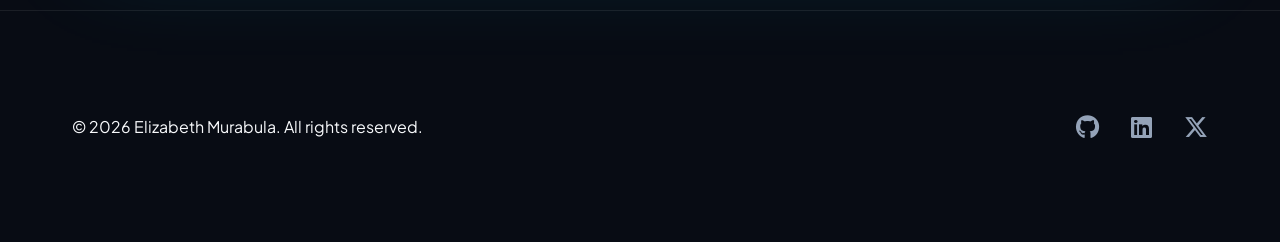
==== commit c9510c2f: "Add KNEST Savings Calculator to projects" ====
--- a/index.html
+++ b/index.html
@@ -143,16 +143,17 @@
 
                 <div class="projects-grid">
                     <!-- Case 1 -->
-                    <div class="p-card reveal">
+                    <div class="p-card">
                         <div class="p-img-wrapper">
-                            <i class="fas fa-virus-slash"></i>
+                            <img src="images/malware.png" alt="Malware Analysis">
                             <div class="p-overlay">
                                 <span class="p-tag">DFIR</span>
                             </div>
                         </div>
                         <div class="p-content">
+                            <div class="p-icon ic-virus"><i class="fas fa-virus-slash"></i></div>
                             <h3>Malware Triage</h3>
-                            <p>Reverse-engineered executable samples to uncover behavior patterns and C2 signatures.</p>
+                            <p>Reverse-engineered executable samples to uncover behavior patterns and command-and-control signatures.</p>
                             <ul class="p-stack">
                                 <li>IDA Pro</li>
                                 <li>Volatility</li>
@@ -162,16 +163,17 @@
                     </div>
 
                     <!-- Case 2 -->
-                    <div class="p-card reveal">
+                    <div class="p-card">
                         <div class="p-img-wrapper">
-                            <i class="fas fa-hospital-user"></i>
-                            <div class="p-overlay">
-                                <span class="p-tag">Secure Dev</span>
-                            </div>
-                        </div>
-                        <div class="p-content">
-                            <h3>Medical Exchange</h3>
-                            <p>HIPAA-compliant portal for patient record sharing with AES-256 end-to-end encryption.</p>
+                            <img src="images/medical.png" alt="Medical Exchange">
+                            <div class="p-overlay">
+                                <span class="p-tag">Development</span>
+                            </div>
+                        </div>
+                        <div class="p-content">
+                            <div class="p-icon ic-med"><i class="fas fa-hospital-user"></i></div>
+                            <h3>Medical Data Exchange</h3>
+                            <p>Designed a secure, HIPAA-compliant portal for inter-hospital patient information sharing with advanced encryption.</p>
                             <ul class="p-stack">
                                 <li>Secure Coding</li>
                                 <li>AES-256</li>
@@ -181,21 +183,45 @@
                     </div>
 
                     <!-- Case 3 -->
-                    <div class="p-card reveal">
+                    <div class="p-card">
                         <div class="p-img-wrapper">
-                            <i class="fas fa-user-secret"></i>
-                            <div class="p-overlay">
-                                <span class="p-tag">Audit</span>
-                            </div>
-                        </div>
-                        <div class="p-content">
+                            <img src="images/pentesting.png" alt="Pentesting">
+                            <div class="p-overlay">
+                                <span class="p-tag">Auditing</span>
+                            </div>
+                        </div>
+                        <div class="p-content">
+                            <div class="p-icon ic-lock"><i class="fas fa-user-secret"></i></div>
                             <h3>FinSec Pentest</h3>
-                            <p>OWASP Top 10 assessment on a financial management portal, identifying critical security flaws.</p>
+                            <p>Conducted a comprehensive OWASP Top 10 assessment on a financial management portal, identifying critical flaws.</p>
                             <ul class="p-stack">
                                 <li>Burp Suite</li>
                                 <li>Nmap</li>
                                 <li>Metasploit</li>
                             </ul>
+                        </div>
+                    </div>
+
+                    <!-- Project 4: KNEST Savings Calculator -->
+                    <div class="p-card">
+                        <div class="p-img-wrapper" style="background: #2e7d32; display: flex; align-items: center; justify-content: center; height: 200px;">
+                            <i class="fas fa-calculator" style="font-size: 4rem; color: white; opacity: 0.2;"></i>
+                            <div class="p-overlay">
+                                <span class="p-tag">Development</span>
+                            </div>
+                        </div>
+                        <div class="p-content">
+                            <div class="p-icon" style="background: rgba(46, 125, 50, 0.1); color: #2e7d32; width: 40px; height: 40px; border-radius: 8px; display: flex; align-items: center; justify-content: center; margin-bottom: 15px;">
+                                <i class="fas fa-calculator"></i>
+                            </div>
+                            <h3>KNEST Savings Calculator</h3>
+                            <p>A web-based financial literacy tool built for KNEST members to estimate long-term savings and interest growth.</p>
+                            <ul class="p-stack">
+                                <li>JavaScript</li>
+                                <li>Responsive UI</li>
+                                <li>Financial Logic</li>
+                            </ul>
+                            <a href="https://elizabeth-creator-tech.github.io/knestsavingscalc/" target="_blank" class="btn-text" style="margin-top: 15px; display: inline-block; color: #2e7d32; font-weight: 600; text-decoration: none;">View Project <i class="fas fa-external-link-alt"></i></a>
                         </div>
                     </div>
                 </div>
@@ -221,10 +247,10 @@
             <div class="container reveal">
                 <div class="contact-box">
                     <div class="contact-info">
-                        <h2>Ready to <br>Collaborate?</h2>
+                        <h2>Ready to <br><span class="gradient-text">Collaborate?</span></h2>
                         <p>Seeking opportunities to contribute to complex security investigations and corporate defense teams.</p>
                         <div class="contact-methods">
-                            <div class="method"><i class="fas fa-envelope"></i> murabulaelizabeth@gmail.com</div>
+                            <div class="method"><i class="fas fa-envelope"></i> murabula@security.com</div>
                             <div class="method"><i class="fab fa-linkedin"></i> @elizabeth_murabula</div>
                         </div>
                     </div>
